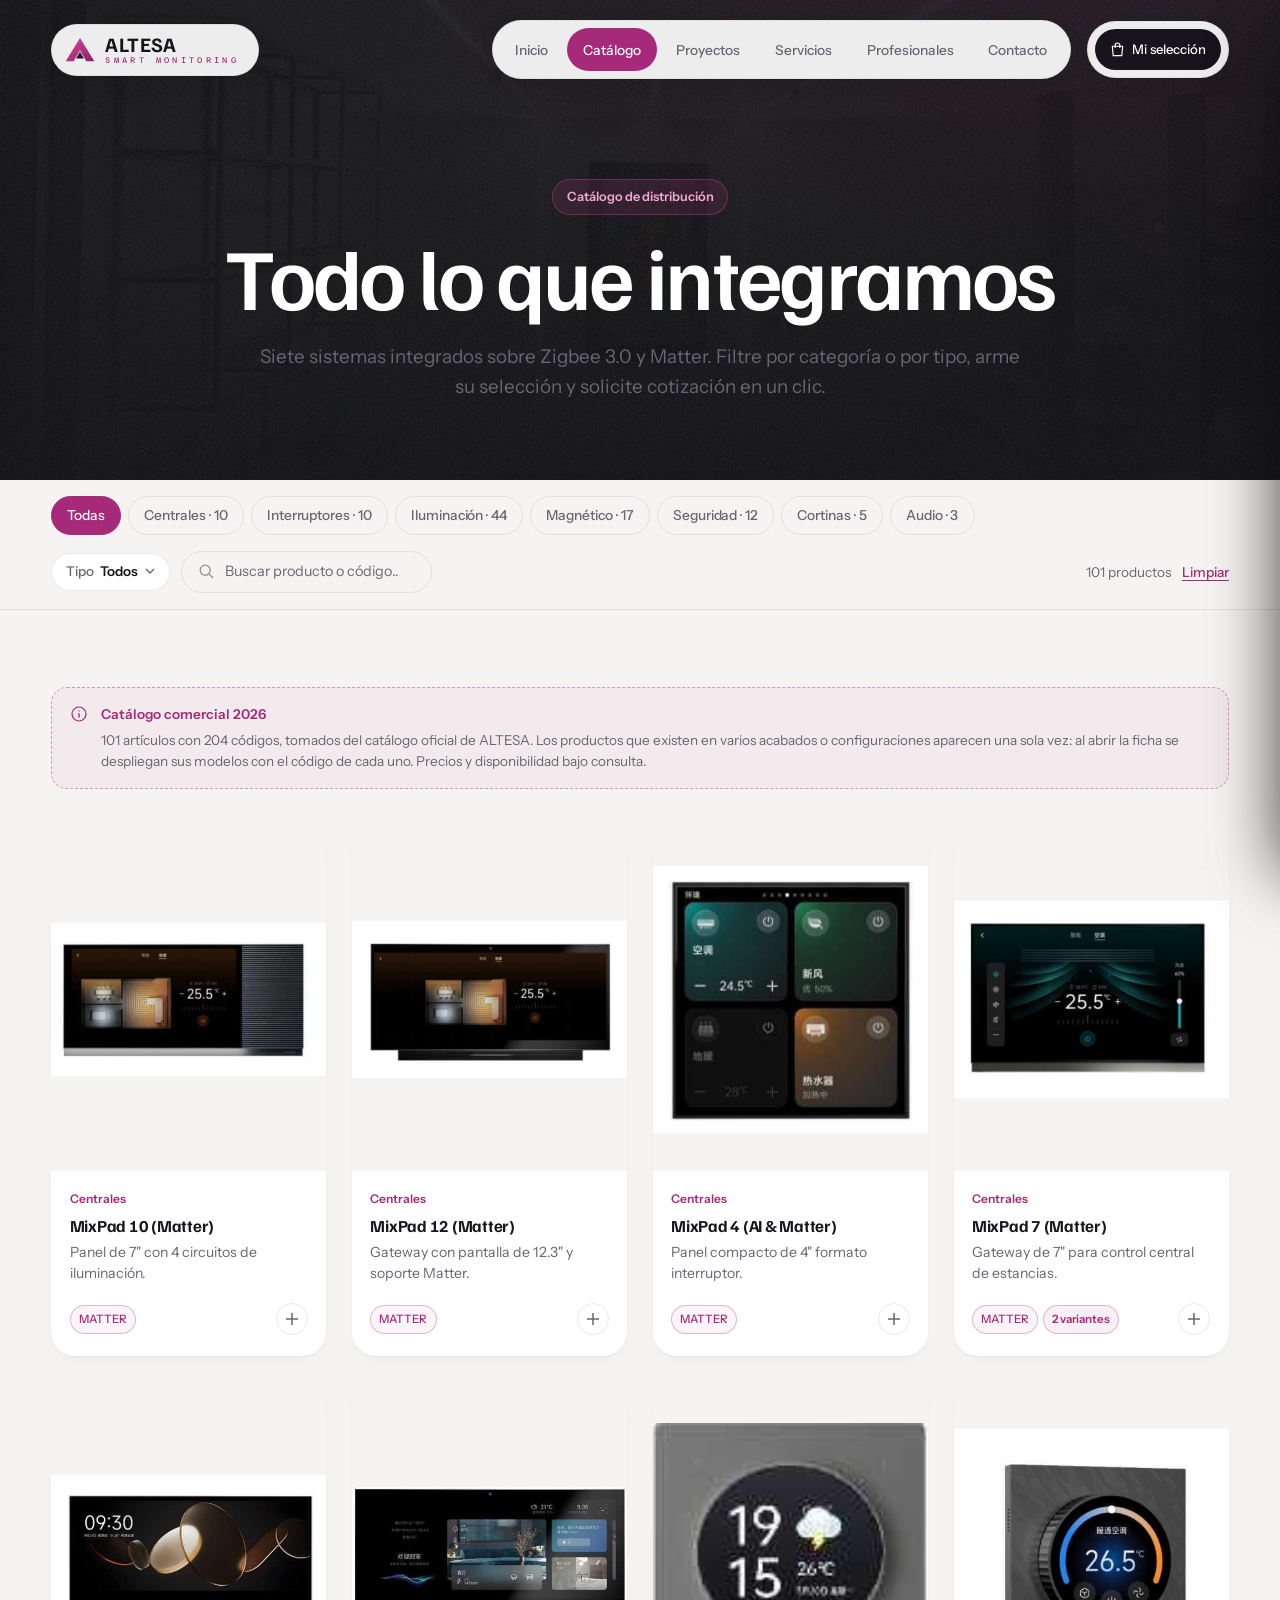
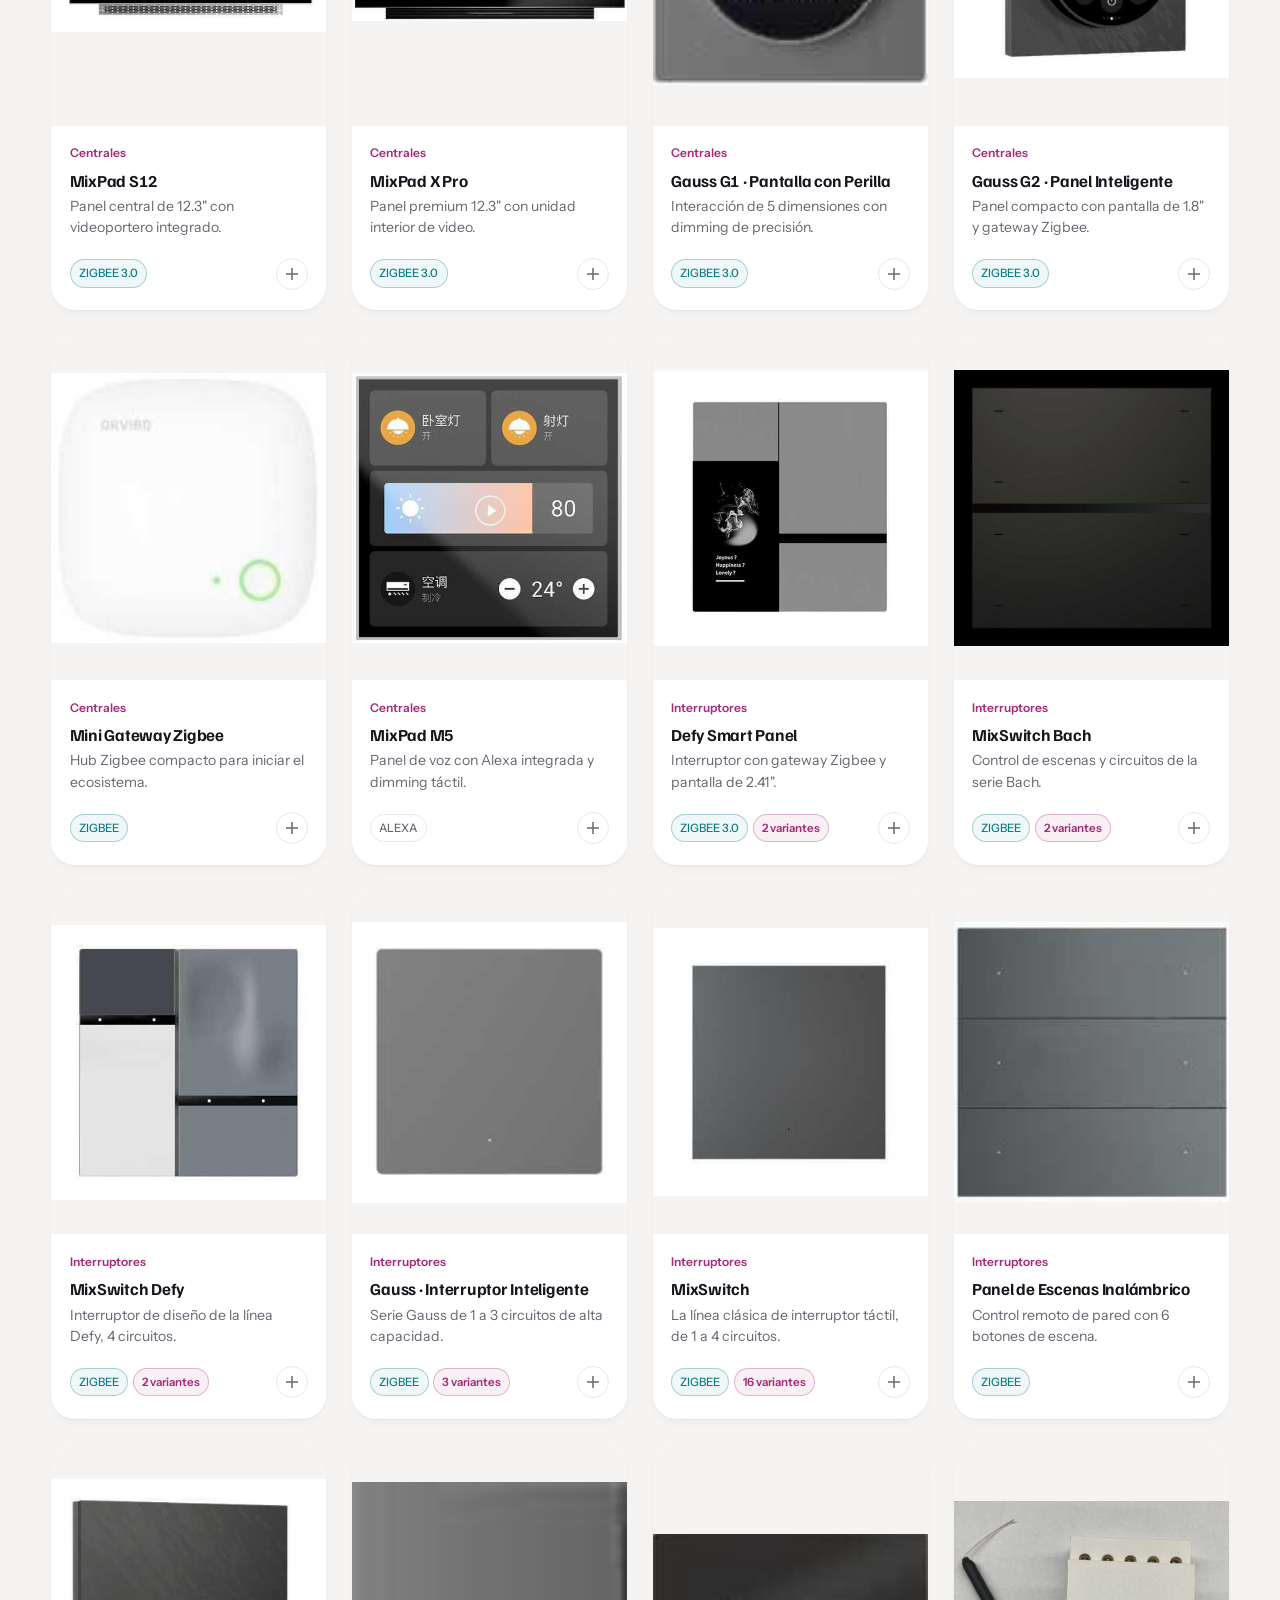
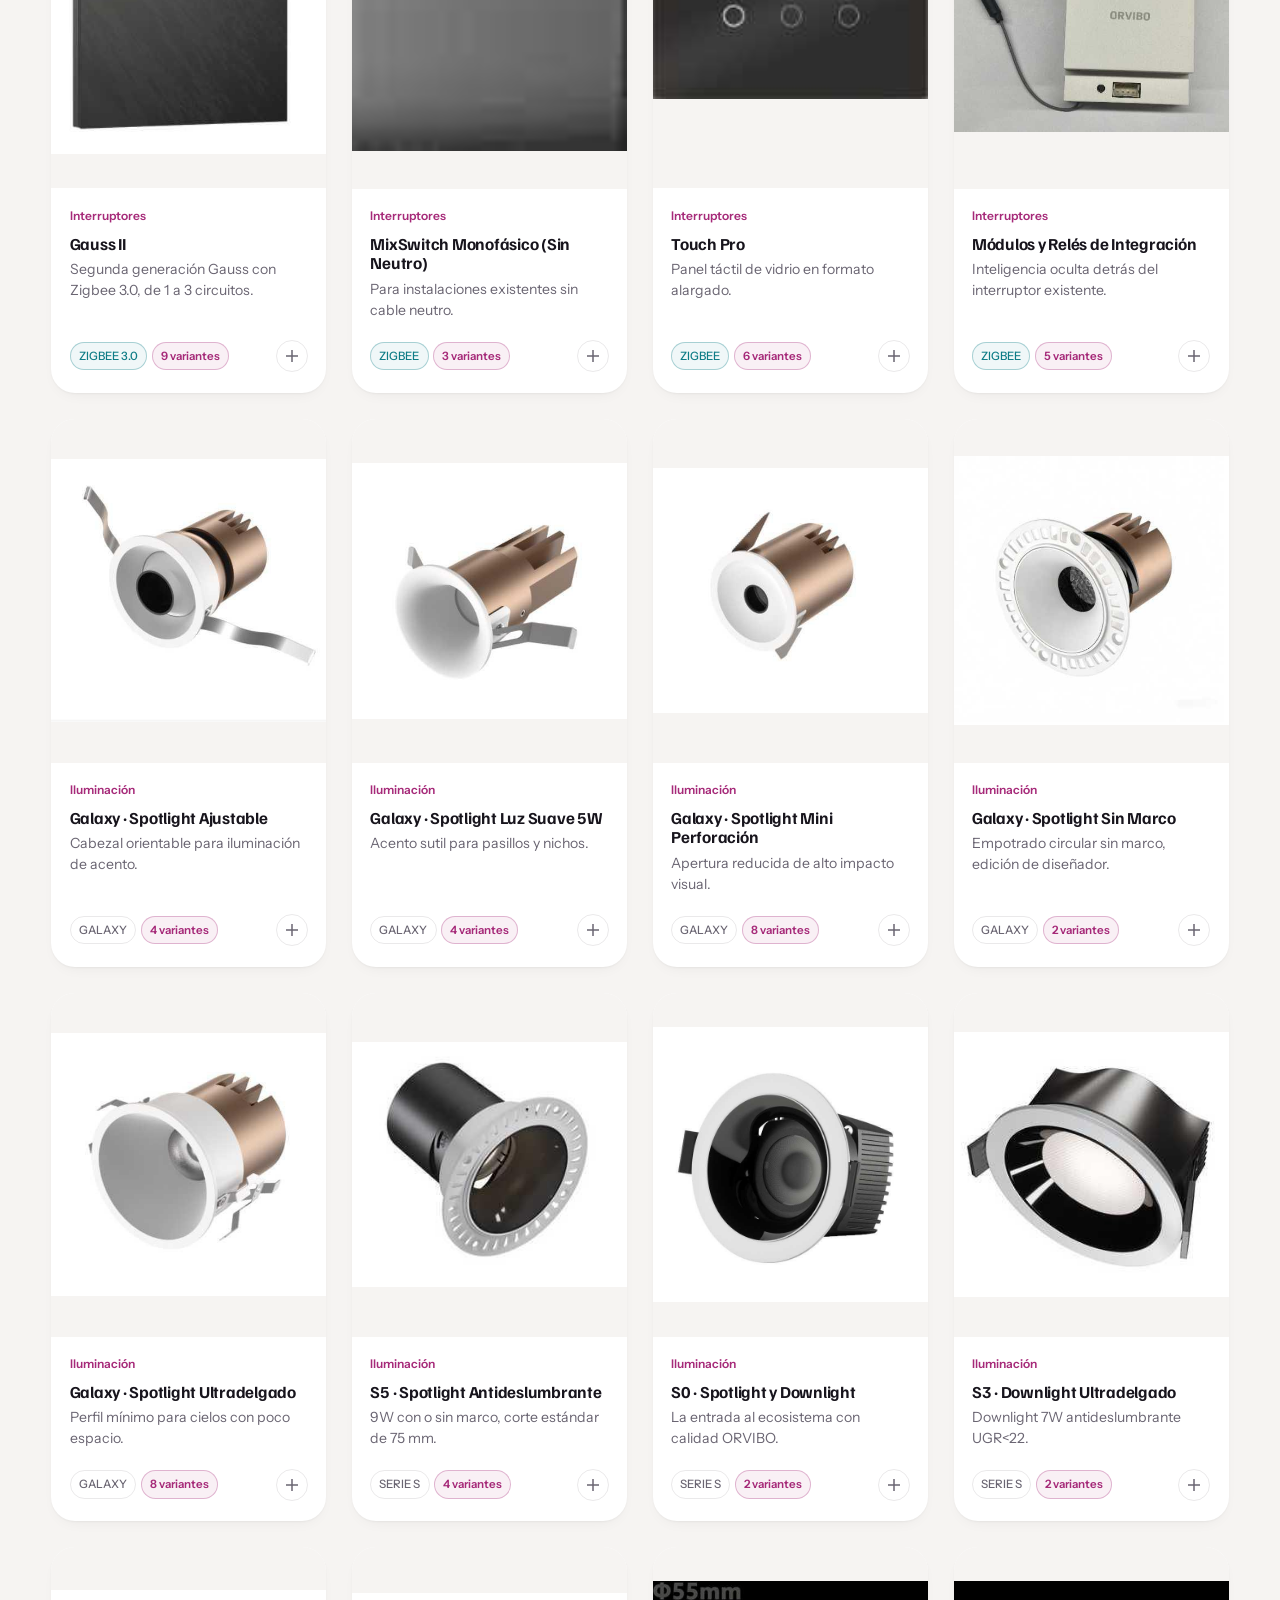
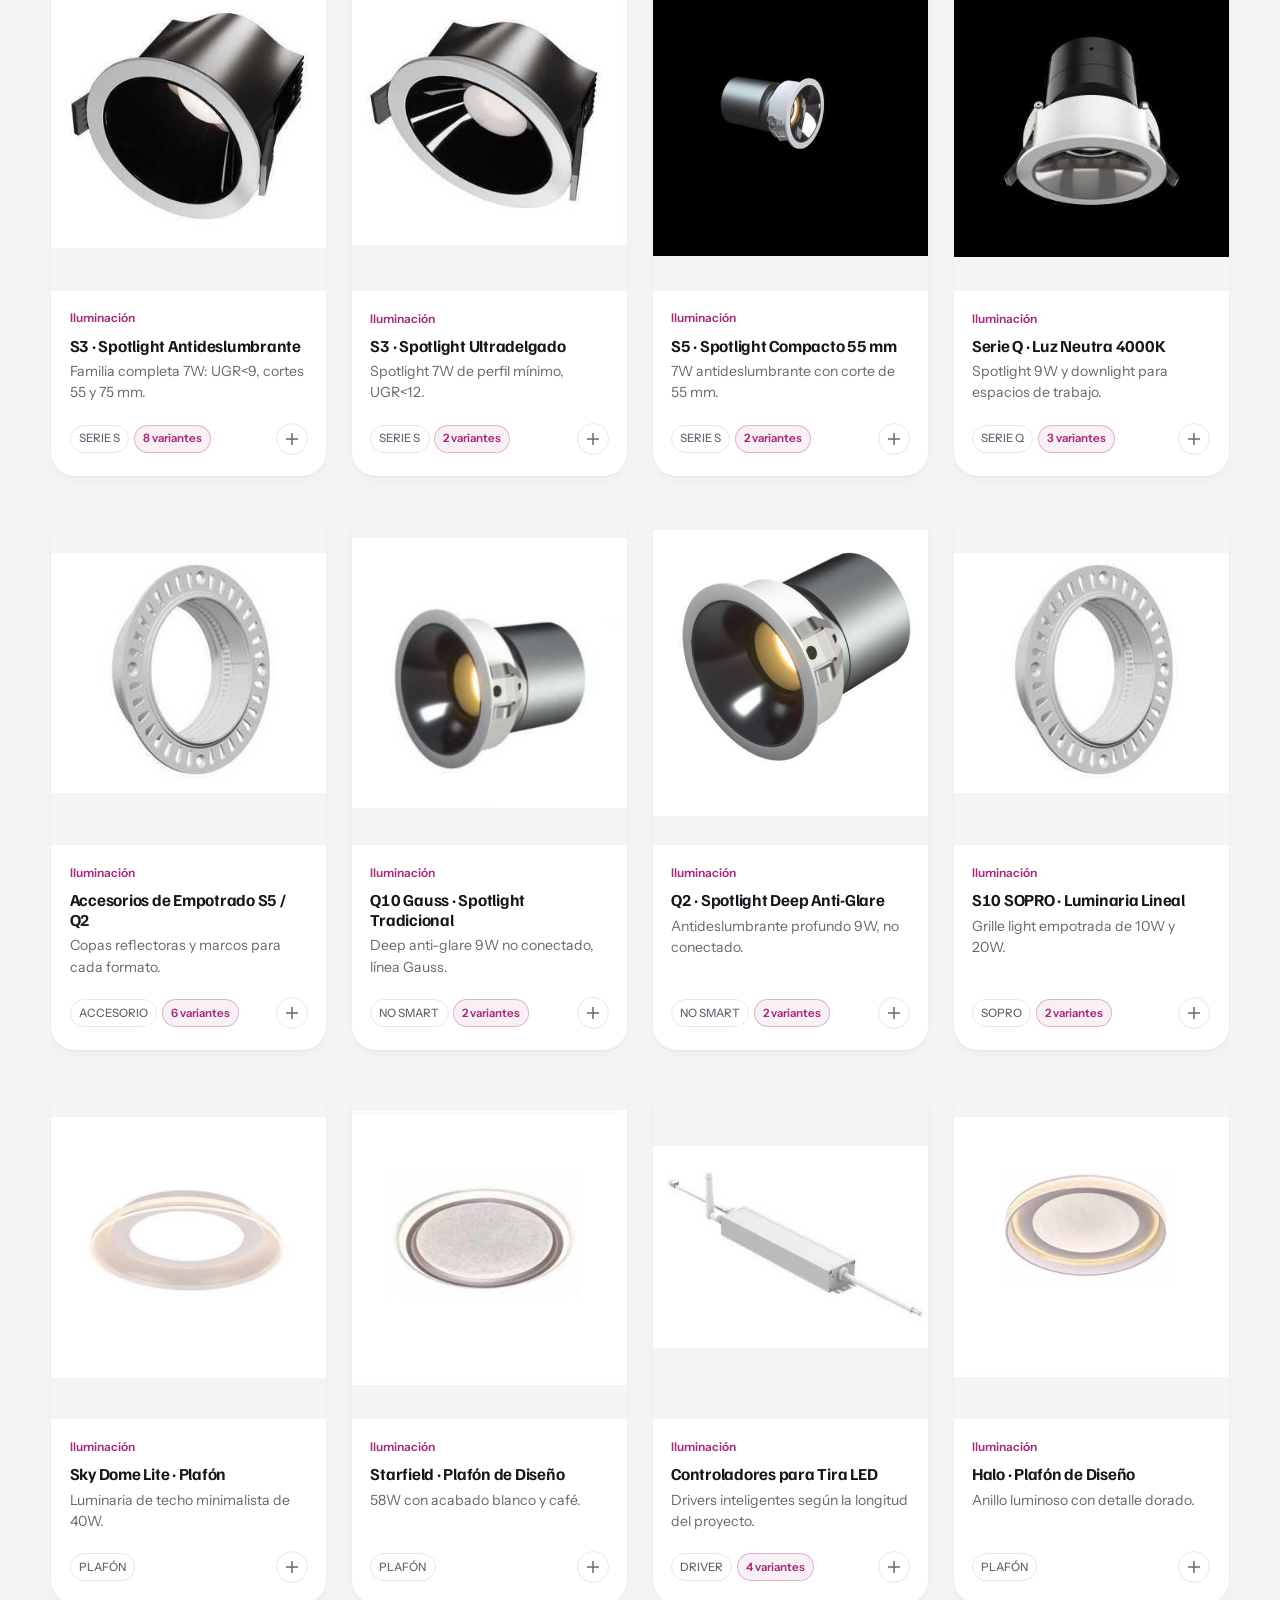
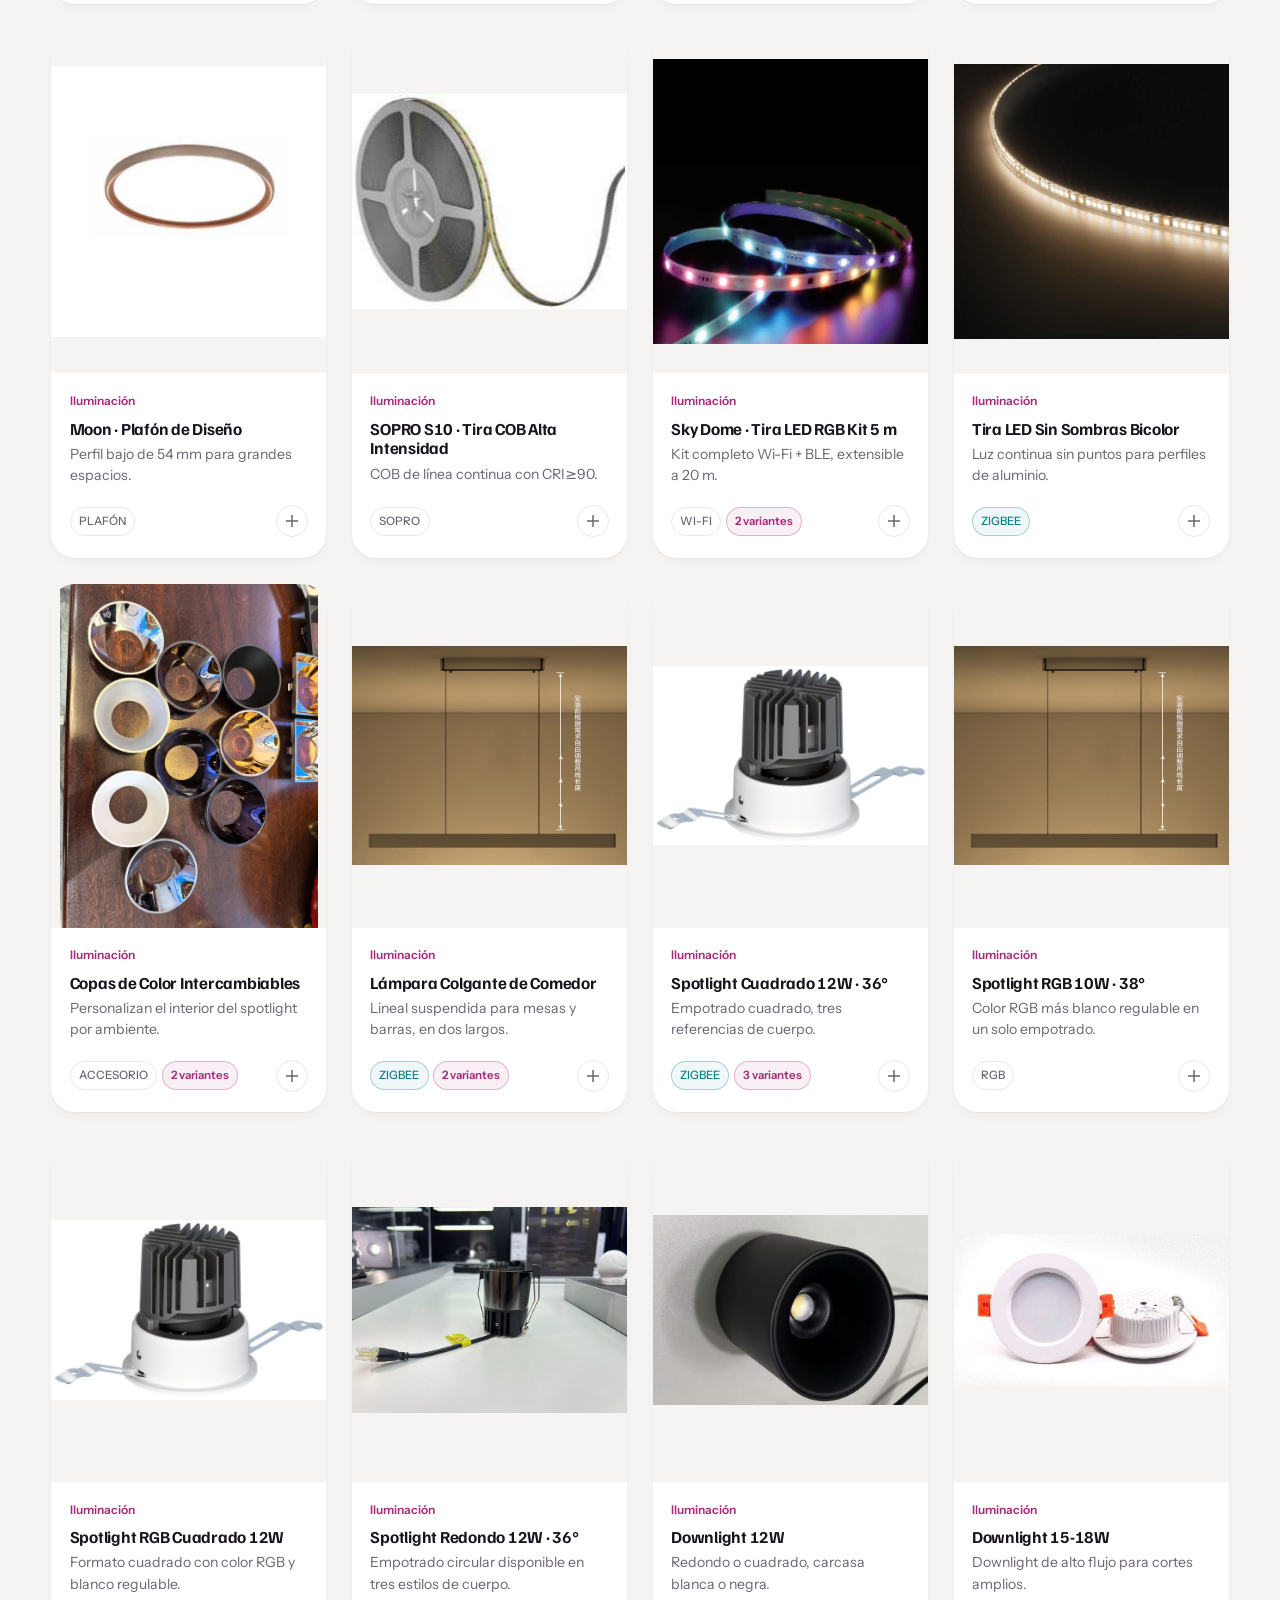
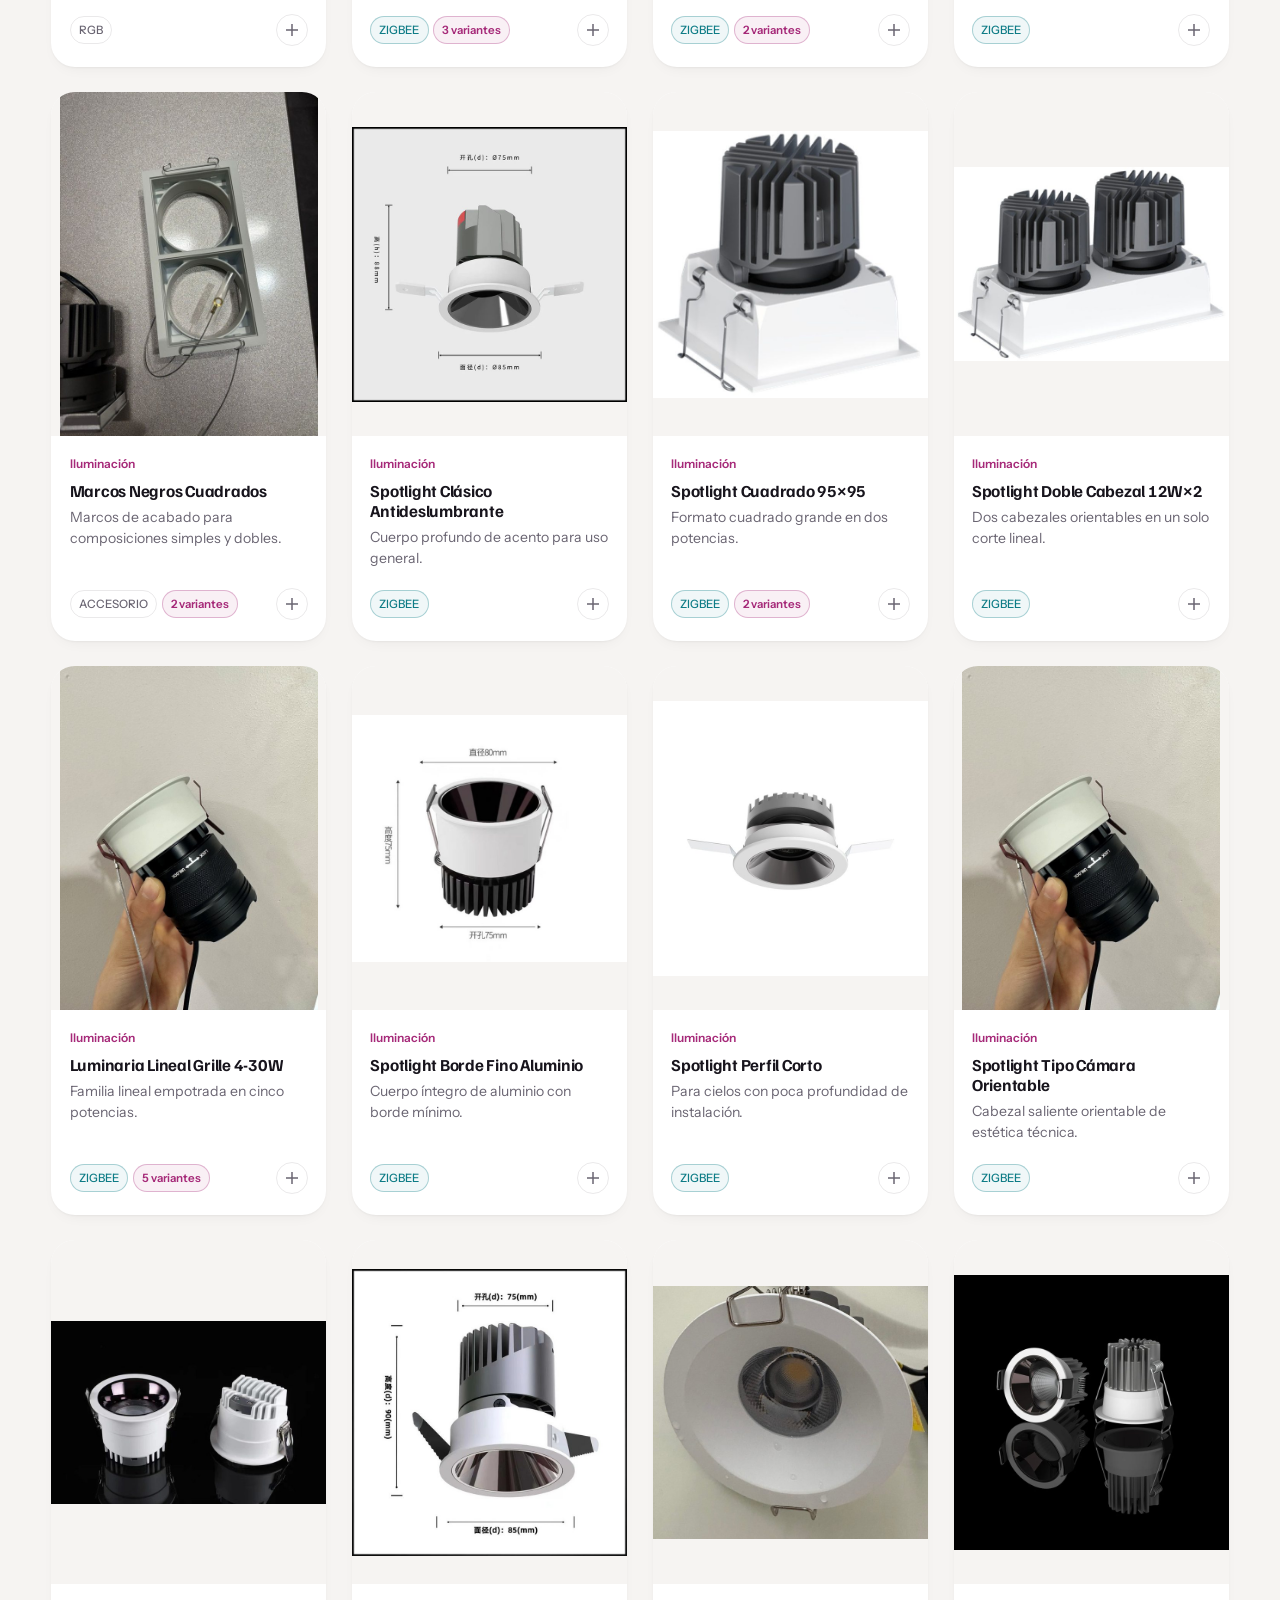
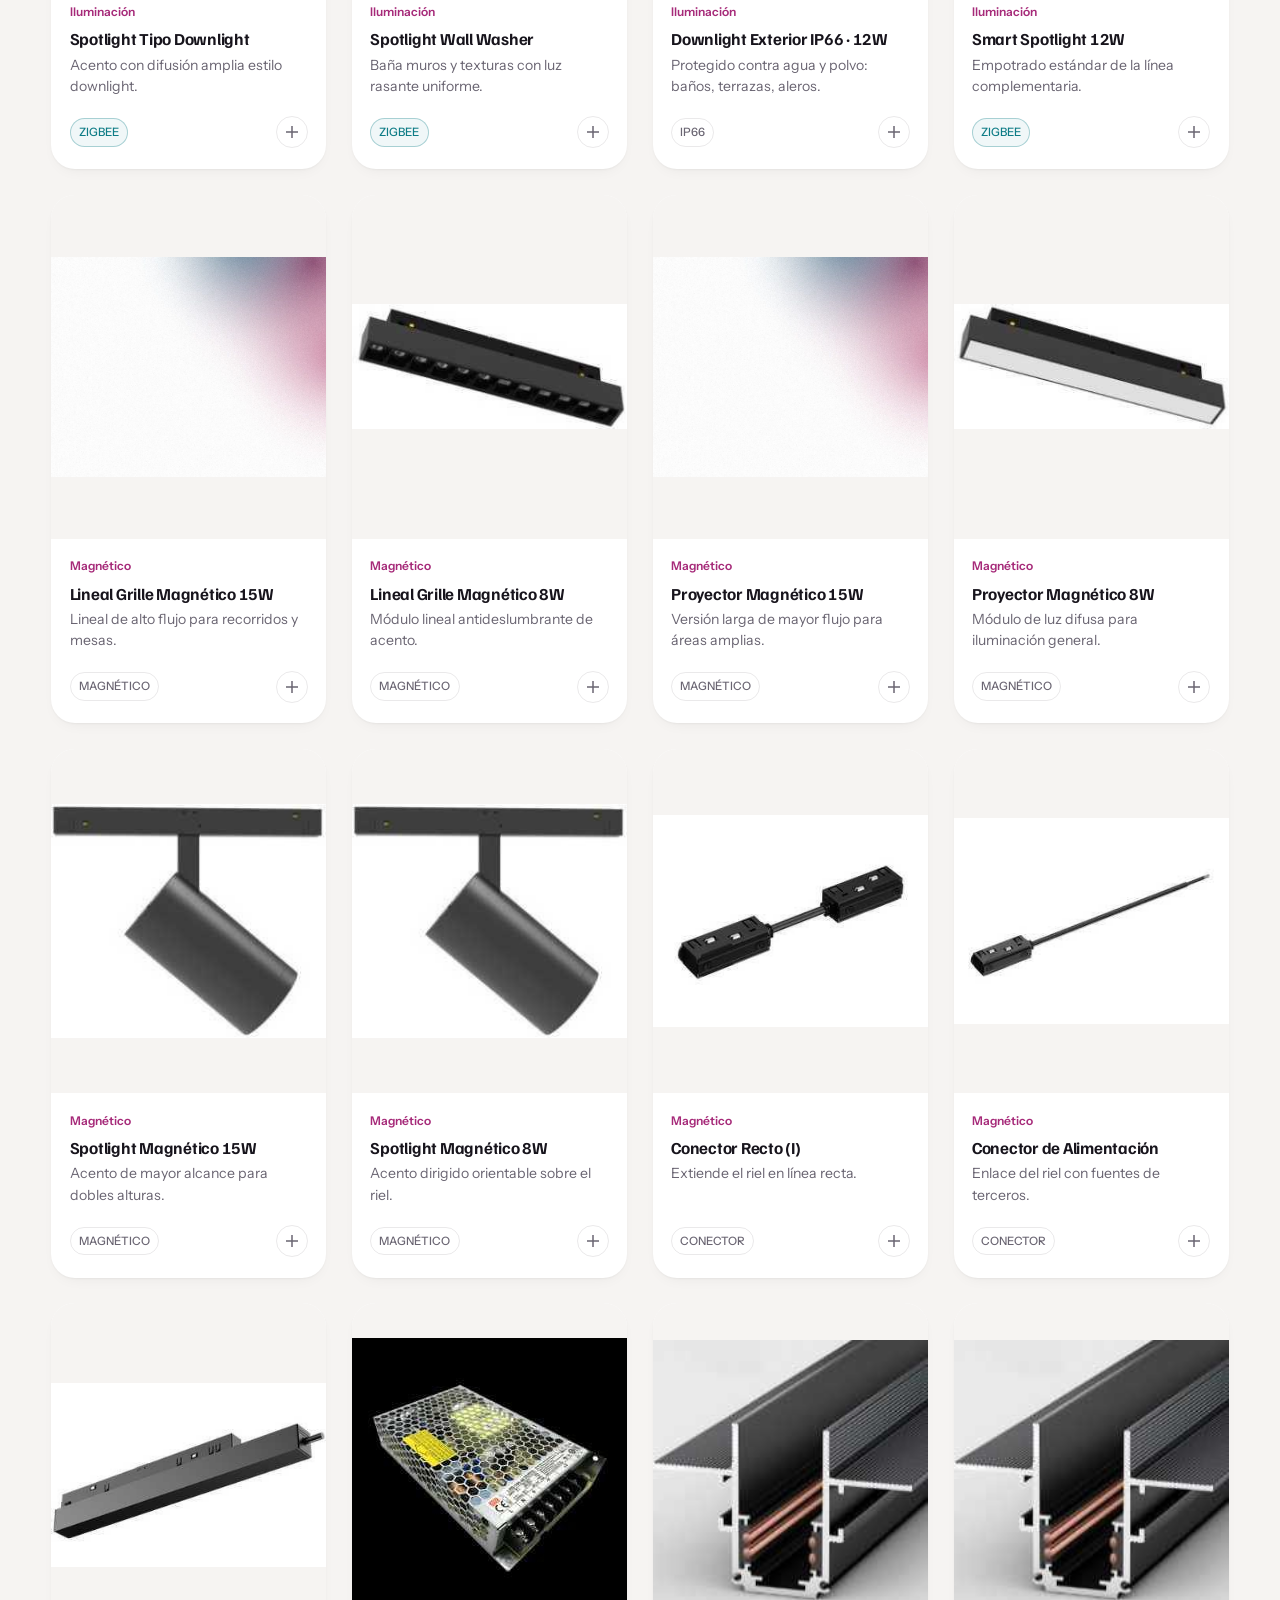
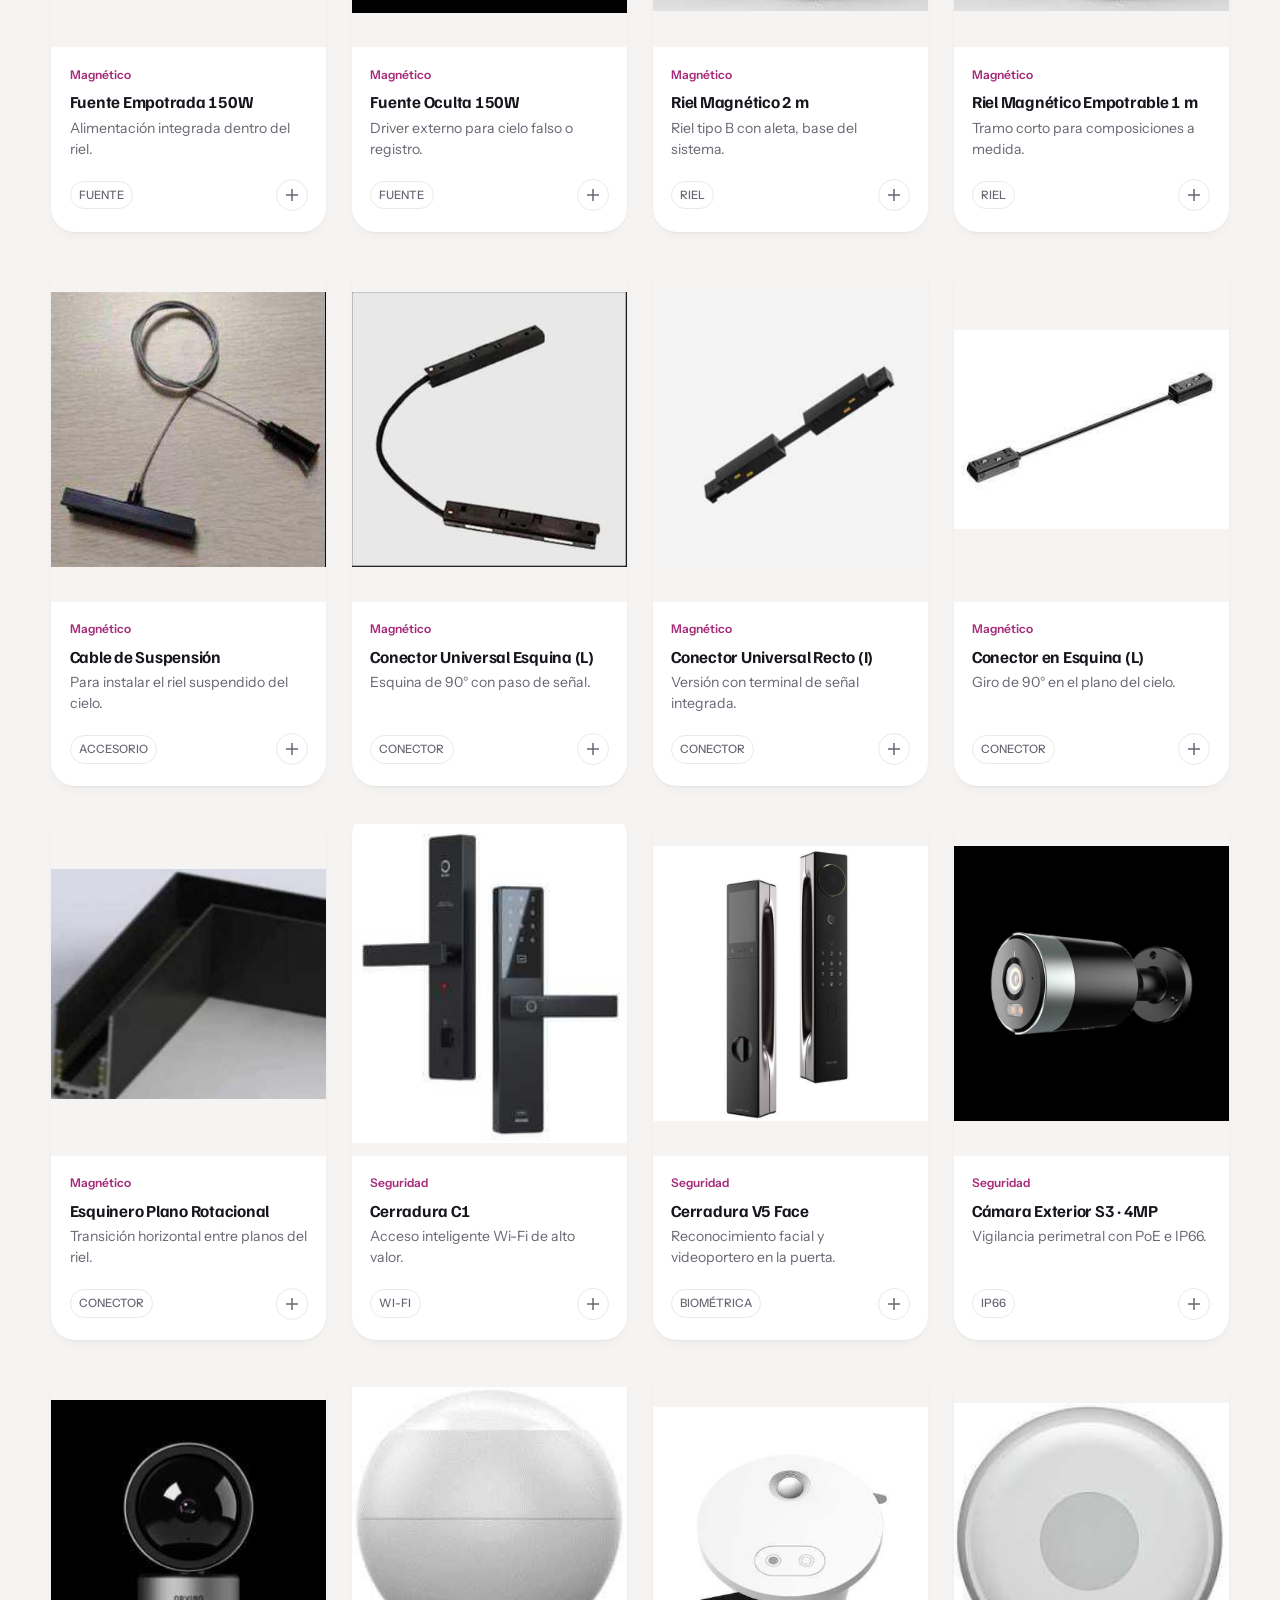
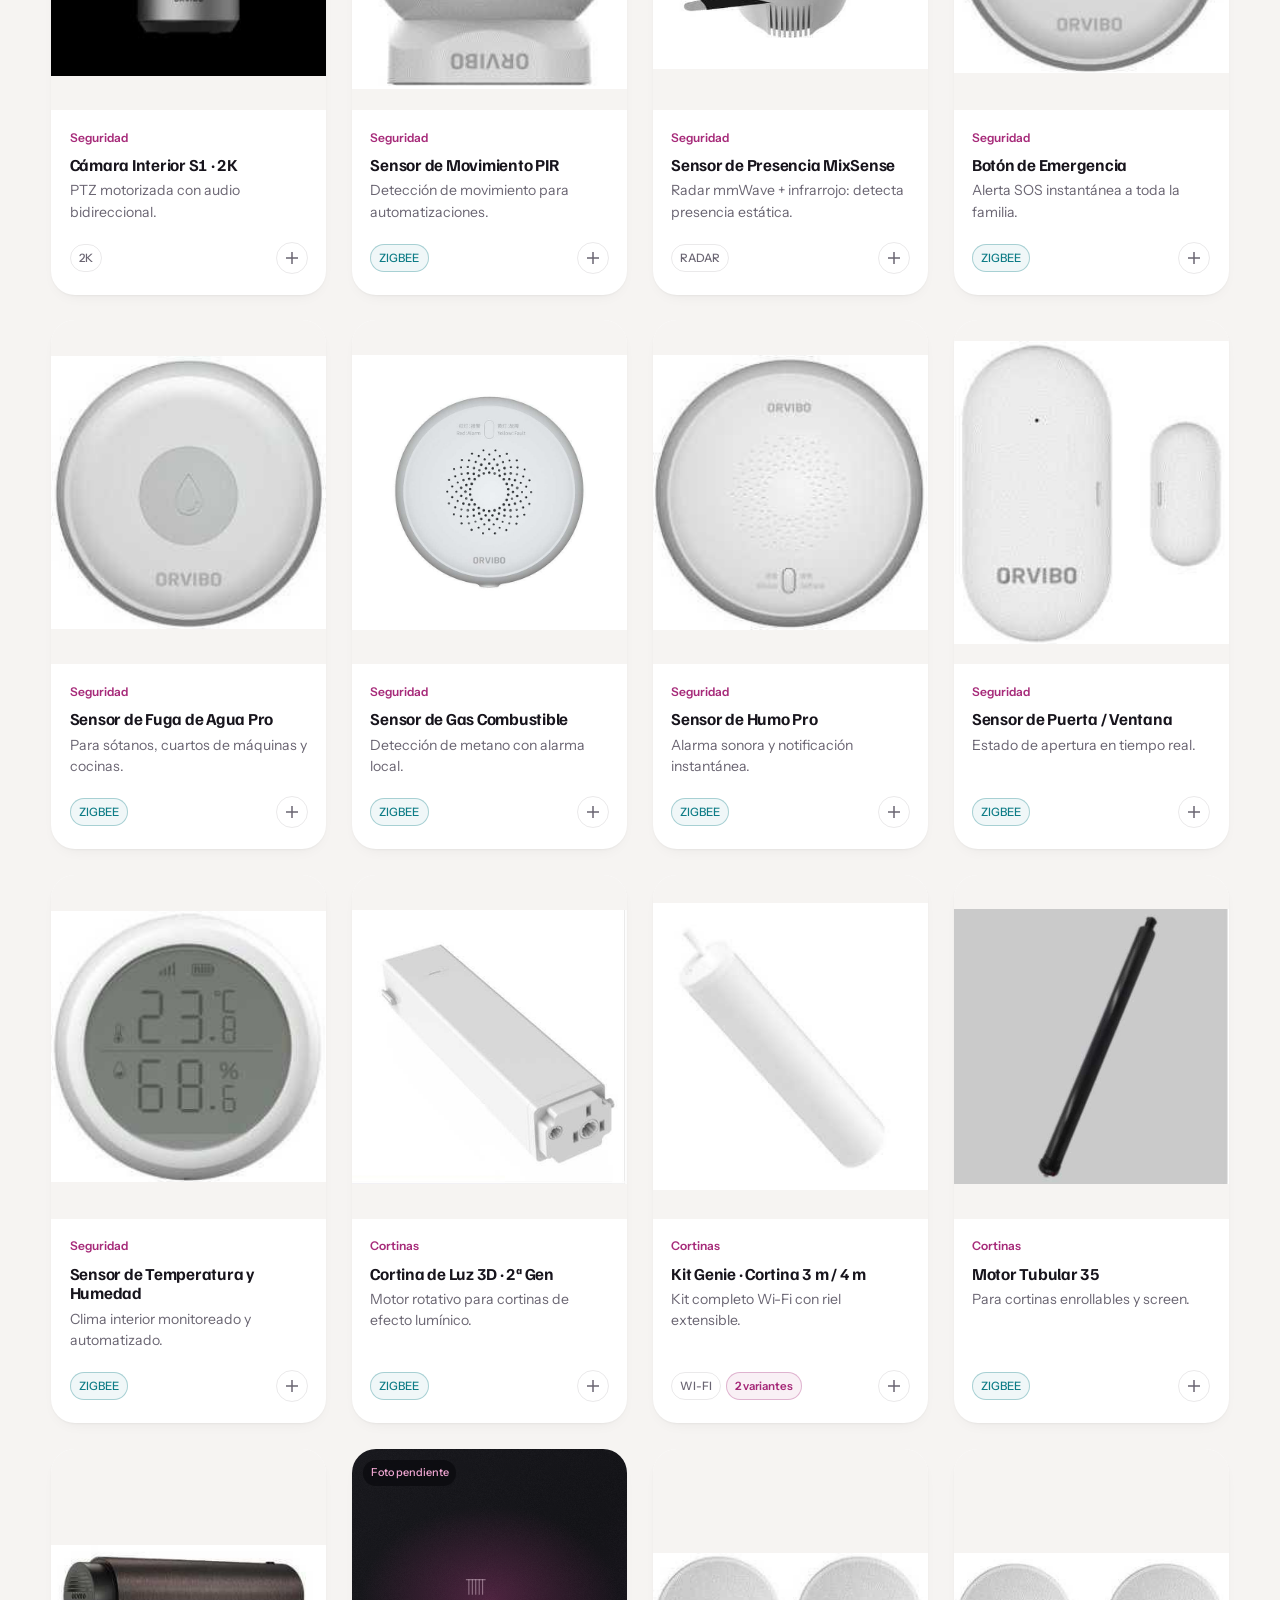
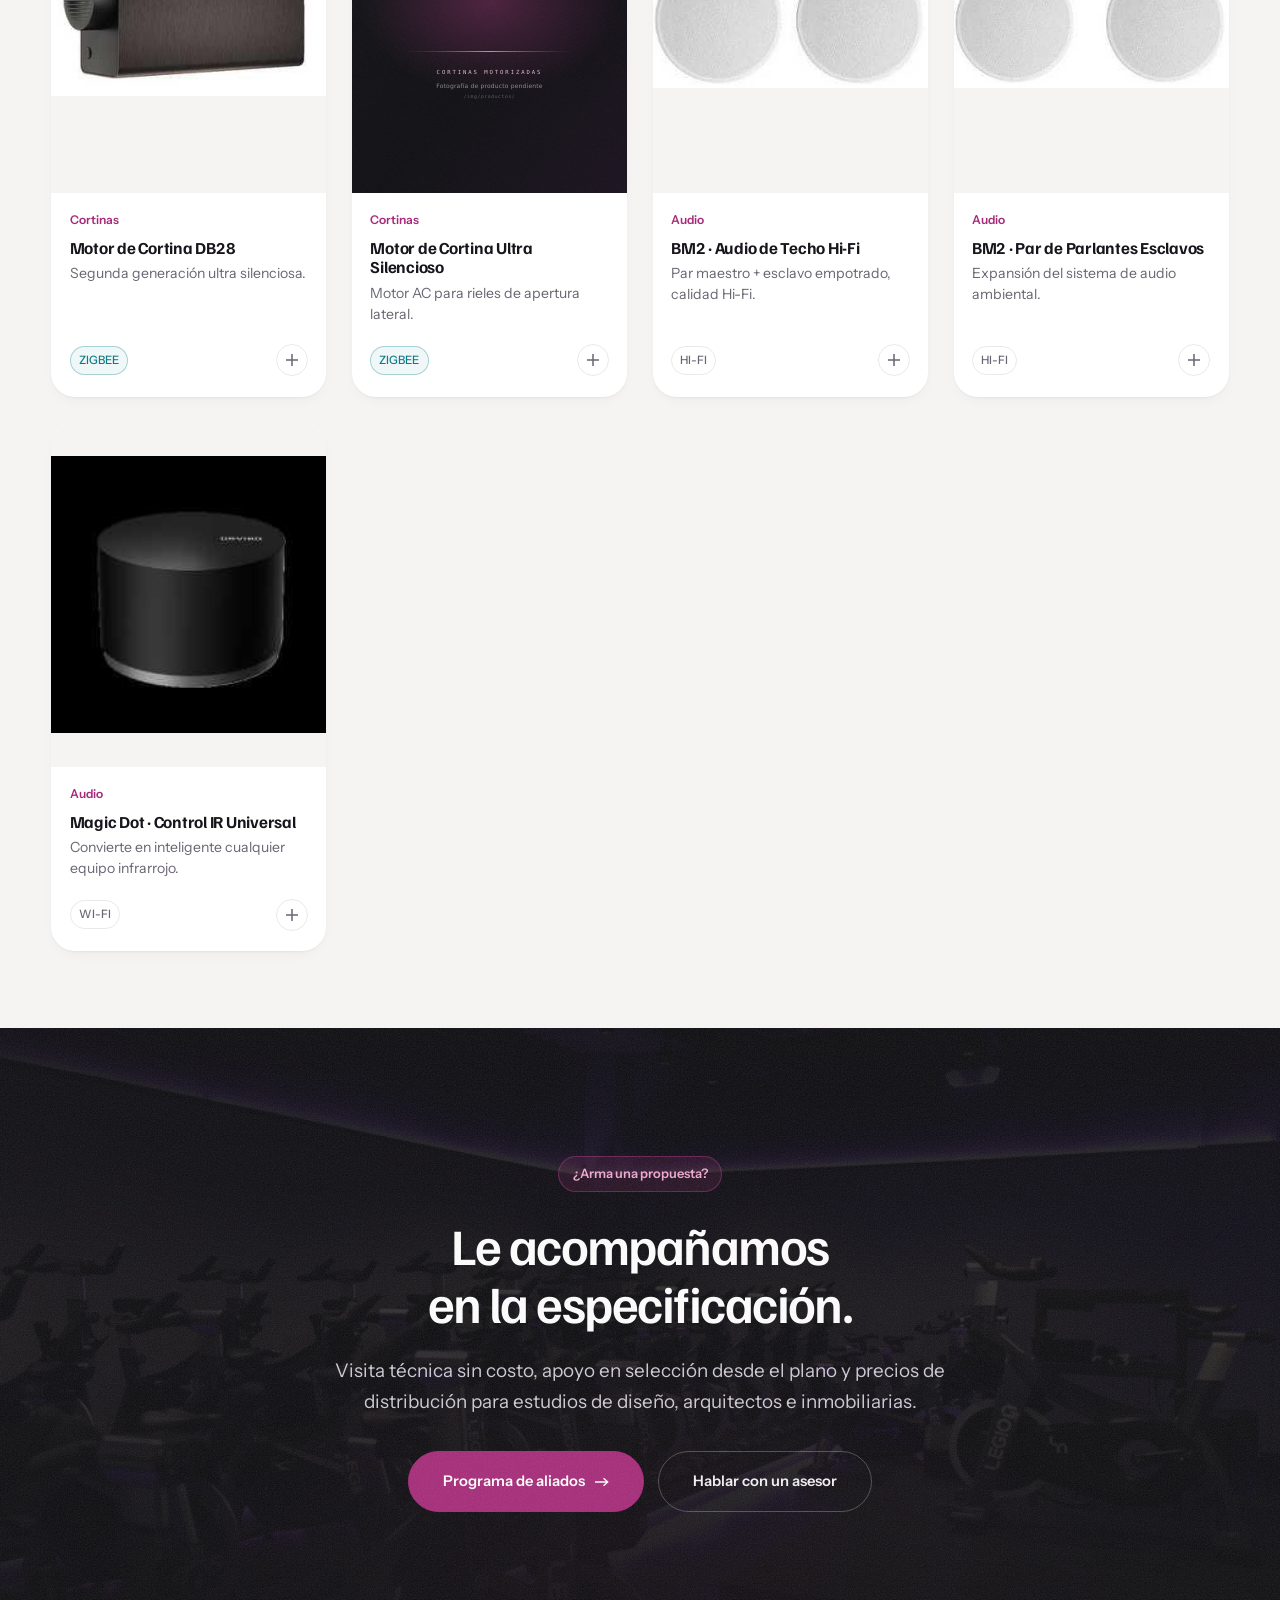
==== public/catalogo.html @ 758accfa "Barra de filtros compacta: de 380 a 130 px Con 7 categorías y 20 tipos, la barra pegajosa ocupaba má" ====
<!doctype html>
<html lang="es">
<head>
<meta charset="utf-8">
<meta name="viewport" content="width=device-width,initial-scale=1">
<title>Catálogo · ALTESA Smart Monitoring</title>
<meta name="description" content="Catálogo comercial 2026 de ALTESA: 101 artículos ORVIBO en siete sistemas — centrales, interruptores, iluminación, sistema magnético, seguridad, cortinas y audio.">
<link rel="preconnect" href="https://fonts.googleapis.com">
<link rel="preconnect" href="https://fonts.gstatic.com" crossorigin>
<link href="https://fonts.googleapis.com/css2?family=Familjen+Grotesk:wght@400;500;600;700&family=Instrument+Sans:wght@400;500;600&family=Azeret+Mono:wght@400;500&display=swap" rel="stylesheet">
<link rel="stylesheet" href="assets/css/site.css?v=20260812-6">
</head>
<body>

<section class="phero grain">
  <div class="phero__bg"><img src="img/proyectos/cerro-mar-01.jpg" alt="Iluminación con rieles magnéticos en Cerro Mar"></div>
  <div class="wrap phero__in" data-mo-group="">
    <p class="tagline">Catálogo de distribución</p>
    <h1 class="display d1">Todo lo que integramos</h1>
    <p class="lead">Siete sistemas integrados sobre Zigbee 3.0 y Matter. Filtre por categoría o por tipo,
      arme su selección y solicite cotización en un clic.</p>
  </div>
</section>

<!-- Barra de filtros -->
<div class="filters">
  <div class="wrap filters__in">
    <div class="filters__row">
      <div class="chips chips--fila" id="chipsCat"></div>
    </div>

    <div class="filters__row filters__row--pie">
      <button class="filtog" type="button" id="tipoTog" aria-expanded="false" aria-controls="tipoPanel">
        <span>Tipo</span><b id="tipoActual">Todos</b>
        <svg class="filtog__v" width="10" height="7" viewBox="0 0 10 7" fill="none" aria-hidden="true"><path d="M1 1l4 4 4-4" stroke="currentColor" stroke-width="1.4"/></svg>
      </button>
      <label class="search">
        <svg width="15" height="15" viewBox="0 0 15 15" fill="none" aria-hidden="true"><circle cx="6.2" cy="6.2" r="5" stroke="currentColor" stroke-width="1.3"/><path d="M10 10l4 4" stroke="currentColor" stroke-width="1.3"/></svg>
        <span class="sr">Buscar en el catálogo</span>
        <input type="search" id="q" placeholder="Buscar producto o código…" autocomplete="off">
      </label>
      <span class="filters__count" id="count">—</span>
      <button class="filters__clear" type="button" id="clear">Limpiar</button>
    </div>

  </div>

  <div class="filters__panel" id="tipoPanel">
    <div><div class="chips" id="chipsAmb"></div></div>
  </div>
</div>

<section class="section section--tight">
  <div class="wrap">
    <div class="notice" style="margin-bottom:clamp(1.6rem,3vw,2.6rem)">
      <svg width="16" height="16" viewBox="0 0 16 16" fill="none" aria-hidden="true"><circle cx="8" cy="8" r="7" stroke="currentColor" stroke-width="1.2"/><path d="M8 7.2v4.2M8 4.6v.9" stroke="currentColor" stroke-width="1.4"/></svg>
      <p><b>Catálogo comercial 2026</b>
        101 artículos con 204 códigos, tomados del catálogo oficial de ALTESA. Los productos que existen
        en varios acabados o configuraciones aparecen una sola vez: al abrir la ficha se despliegan
        sus modelos con el código de cada uno. Precios y disponibilidad bajo consulta.</p>
    </div>

    <div class="pgrid" id="pgrid"></div>
  </div>
</section>

<section class="cta cta--photo grain">
  <div class="cta__bg"><img class="par" data-par="40" src="img/proyectos/legion-04.jpg" alt=""></div>
  <div class="wrap cta__in" data-mo-group="">
    <p class="tagline">¿Arma una propuesta?</p>
    <h2 class="display d2">Le acompañamos<br>en la especificación.</h2>
    <p class="lead">Visita técnica sin costo, apoyo en selección desde el plano y precios de distribución
      para estudios de diseño, arquitectos e inmobiliarias.</p>
    <div class="cta__acts">
      <a class="btn btn--lg" href="profesionales.html"><span>Programa de aliados</span><svg class="arw" width="14" height="10" viewBox="0 0 14 10" fill="none"><path d="M0 5h12M8.5 1.2 12.8 5 8.5 8.8" stroke="currentColor" stroke-width="1.3"/></svg></a>
      <a class="btn btn--ghost btn--lg" href="contacto.html"><span>Hablar con un asesor</span></a>
    </div>
  </div>
</section>

<script src="assets/js/data-catalogo.js?v=20260812-6"></script>
<script src="assets/js/data-proyectos.js?v=20260812-6"></script>
<script src="assets/js/site.js?v=20260812-6"></script>
</body>
</html>
---- public/assets/css/site.css ----
/* =========================================================================
   ALTESA Smart Monitoring — Sistema de diseño v1
   Concepto: "Portafolio de iluminación arquitectónica × ficha técnica"
   Motivo propietario: LA LÍNEA DE LUZ (su propio producto)
   ========================================================================= */

/* ---------- 1. Tokens --------------------------------------------------- */
:root{
  /* Marca */
  --plum:        #A62A79;
  --plum-2:      #D8479F;
  --plum-3:      #F2A8D4;
  --plum-soft:   #F7E5F0;
  --teal:        #0E3B49;
  --teal-2:      #14526605;

  /* Neutros oscuros */
  --ink:         #0B0B0E;
  --ink-2:       #111116;
  --ink-3:       #17171D;
  --ink-4:       #202027;

  /* Neutros claros */
  --paper:       #FFFFFF;
  --paper-2:     #F7F5F6;
  --paper-3:     #EDEAEC;

  /* Texto */
  --tx-dark:     #12121A;
  --tx-mid:      #5F5F6C;
  --tx-light:    #F4F1F3;
  --tx-light-2:  #A6A2AC;

  /* Líneas */
  --hair-dark:   rgba(255,255,255,.10);
  --hair-light:  rgba(18,18,26,.11);

  /* Luz */
  --glow-core:   #FDEDF7;
  --glow:        0 0 22px rgba(216,71,159,.50);
  --glow-soft:   0 0 40px rgba(216,71,159,.28);

  /* Tipografía */
  --f-display: "Familjen Grotesk", "Montserrat", system-ui, sans-serif;
  --f-body:    "Instrument Sans", system-ui, -apple-system, sans-serif;
  --f-mono:    "Azeret Mono", ui-monospace, "SFMono-Regular", monospace;

  /* Ritmo */
  --pad:       clamp(1.25rem, 4vw, 4.5rem);
  --sec:       clamp(4.5rem, 11vw, 10rem);
  --maxw:      1320px;

  /* Geometría redondeada (lenguaje Habitline) */
  --radius:    16px;
  --radius-lg: 24px;
  --radius-xl: 32px;
  --pill:      999px;

  /* Sombras suaves en lugar de filetes */
  --sh-1: 0 1px 2px rgba(22,20,26,.04), 0 6px 16px -8px rgba(22,20,26,.08);
  --sh-2: 0 2px 6px rgba(22,20,26,.05), 0 16px 40px -16px rgba(22,20,26,.16);
  --sh-3: 0 30px 70px -28px rgba(22,20,26,.26);

  /* Movimiento */
  --ease:      cubic-bezier(.16,1,.3,1);
  --ease-2:    cubic-bezier(.4,0,.2,1);
}

/* ---------- 2. Reset ---------------------------------------------------- */
*,*::before,*::after{box-sizing:border-box}
html{-webkit-text-size-adjust:100%;scroll-behavior:smooth}
@media (prefers-reduced-motion:reduce){html{scroll-behavior:auto}}
body{
  margin:0;
  font-family:var(--f-body);
  font-size:clamp(.95rem,.55vw + .82rem,1.0625rem);
  line-height:1.62;
  color:var(--tx-dark);
  background:var(--paper);
  -webkit-font-smoothing:antialiased;
  text-rendering:optimizeLegibility;
  overflow-x:hidden;
}
img,svg,video{display:block;max-width:100%}
img{height:auto}
button,input,select,textarea{font:inherit;color:inherit}
button{background:none;border:0;cursor:pointer;padding:0}
a{color:inherit;text-decoration:none}
ul,ol{margin:0;padding:0;list-style:none}
h1,h2,h3,h4,p,figure{margin:0}
::selection{background:var(--plum);color:#fff}
:focus-visible{outline:2px solid var(--plum-2);outline-offset:3px;border-radius:2px}

/* ---------- 3. Tipografía ---------------------------------------------- */
.display{
  font-family:var(--f-display);
  font-weight:700;
  line-height:.94;
  letter-spacing:-.035em;
  text-wrap:balance;
  overflow-wrap:break-word; /* palabras largas no rompen el layout en pantallas angostas */
}
.d1{font-size:clamp(2.9rem, 8.4vw, 8.5rem)}
.d2{font-size:clamp(2.3rem, 5.6vw, 5.2rem)}
.d3{font-size:clamp(1.65rem, 3vw, 2.9rem)}
.d4{font-size:clamp(1.25rem, 1.7vw, 1.75rem);line-height:1.12;letter-spacing:-.02em}

.eyebrow{
  font-family:var(--f-mono);
  font-size:.6875rem;
  font-weight:500;
  letter-spacing:.34em;
  text-transform:uppercase;
  color:var(--plum);
}
.eyebrow--light{color:var(--plum-3)}
.lead{
  font-size:clamp(1.05rem,.6vw + .95rem,1.3rem);
  line-height:1.55;
  color:var(--tx-mid);
  max-width:60ch;
  text-wrap:pretty;
}
.lead--light{color:var(--tx-light-2)}
.num{
  font-family:var(--f-display);
  font-weight:700;
  letter-spacing:-.05em;
  font-variant-numeric:tabular-nums;
}
.mono{font-family:var(--f-mono);letter-spacing:.06em}

/* ---------- 4. Layout --------------------------------------------------- */
/* clip evita que las variantes de entrada laterales (data-mo="left|right"),
   que parten desplazadas, generen scroll horizontal antes de revelarse.
   A diferencia de hidden, no crea contenedor de scroll ni rompe el sticky. */
.wrap{width:100%;max-width:var(--maxw);margin-inline:auto;padding-inline:var(--pad);overflow-x:clip}
.wrap--narrow{max-width:1080px}
.section{padding-block:var(--sec)}
.section--tight{padding-block:clamp(3rem,6vw,5.5rem)}

.dark{background:var(--ink);color:var(--tx-light)}
.dark .lead{color:var(--tx-light-2)}
.dark .eyebrow{color:var(--plum-3)}

/* Grano fílmico sobre superficies oscuras */
.grain{position:relative;isolation:isolate}
.grain::after{
  content:"";position:absolute;inset:0;pointer-events:none;z-index:2;opacity:.34;
  background-image:url("data:image/svg+xml,%3Csvg xmlns='http://www.w3.org/2000/svg' width='160' height='160'%3E%3Cfilter id='n'%3E%3CfeTurbulence type='fractalNoise' baseFrequency='.82' numOctaves='3'/%3E%3CfeColorMatrix type='saturate' values='0'/%3E%3C/filter%3E%3Crect width='160' height='160' filter='url(%23n)' opacity='.42'/%3E%3C/svg%3E");
}

/* ---------- 5. MOTIVO: la línea de luz ---------------------------------- */
.lightline{
  position:relative;height:1px;width:100%;
  background:var(--hair-light);
  overflow:visible;
}
.dark .lightline,.lightline--onDark{background:var(--hair-dark)}
.lightline::after{
  content:"";position:absolute;inset:-1px 0;
  background:linear-gradient(90deg,transparent 0%,var(--plum-2) 18%,var(--glow-core) 50%,var(--plum-2) 82%,transparent 100%);
  box-shadow:var(--glow);
  transform:scaleX(0);transform-origin:left center;
  transition:transform 1.4s var(--ease);
}
.is-in .lightline::after,.lightline.is-in::after{transform:scaleX(1)}

/* Riel vertical de luz (índice de proyectos) */
.rail{position:relative;padding-left:clamp(1.5rem,3vw,3rem)}
.rail::before{
  content:"";position:absolute;left:0;top:0;bottom:0;width:1px;background:var(--hair-light);
}
.dark .rail::before{background:var(--hair-dark)}
.rail::after{
  content:"";position:absolute;left:-1px;top:0;width:3px;height:100%;
  background:linear-gradient(180deg,transparent,var(--plum-2) 35%,var(--glow-core) 50%,var(--plum-2) 65%,transparent);
  box-shadow:var(--glow);
  transform:scaleY(0);transform-origin:top;
  transition:transform 1.6s var(--ease);
}
.is-in.rail::after{transform:scaleY(1)}

/* ---------- 6. Botones -------------------------------------------------- */
.btn{
  --bg:var(--plum);--fg:#fff;--bd:var(--plum);
  display:inline-flex;align-items:center;gap:.7em;
  padding:.95em 1.7em;
  background:var(--bg);color:var(--fg);border:1px solid var(--bd);
  font-family:var(--f-mono);font-size:.7rem;font-weight:500;
  letter-spacing:.2em;text-transform:uppercase;
  border-radius:var(--radius);
  position:relative;overflow:hidden;
  transition:color .4s var(--ease-2),border-color .4s var(--ease-2),transform .4s var(--ease);
}
.btn > *{position:relative;z-index:1}
.btn::before{
  content:"";position:absolute;inset:0;background:var(--glow-core);
  transform:translateY(101%);transition:transform .5s var(--ease);
}
.btn:hover{color:var(--plum);border-color:var(--glow-core);transform:translateY(-2px)}
.btn:hover::before{transform:translateY(0)}
.btn:active{transform:translateY(0)}
.btn .arw{transition:transform .4s var(--ease)}
.btn:hover .arw{transform:translateX(4px)}

.btn--ghost{--bg:transparent;--fg:var(--tx-dark);--bd:var(--hair-light)}
.btn--ghost:hover{color:#fff;border-color:var(--plum)}
.btn--ghost::before{background:var(--plum)}
/* Sobre cualquier superficie oscura el fantasma debe ir en claro */
.dark .btn--ghost,.hero .btn--ghost,.phero .btn--ghost,.cta .btn--ghost,.ftr .btn--ghost{
  --fg:var(--tx-light);--bd:rgba(255,255,255,.26)
}

.btn--lg{padding:1.15em 2.2em;font-size:.75rem}

/* Enlace con línea de luz */
.linkline{
  display:inline-flex;align-items:center;gap:.6em;position:relative;
  font-family:var(--f-mono);font-size:.72rem;letter-spacing:.2em;text-transform:uppercase;
  padding-bottom:.5em;color:inherit;
}
.linkline::after{
  content:"";position:absolute;left:0;right:0;bottom:0;height:1px;background:currentColor;opacity:.28;
}
.linkline::before{
  content:"";position:absolute;left:0;bottom:0;height:1px;width:100%;
  background:var(--glow-core);box-shadow:var(--glow);
  transform:scaleX(0);transform-origin:left;transition:transform .55s var(--ease);z-index:1;
}
.linkline:hover::before{transform:scaleX(1)}
.linkline .arw{transition:transform .45s var(--ease)}
.linkline:hover .arw{transform:translateX(5px)}

/* ---------- 7. Header --------------------------------------------------- */
/* Navegación de pastillas flotantes (patrón Habitline, en clave ALTESA) */
.hdr{
  position:fixed;inset:0 0 auto;z-index:80;
  padding-top:clamp(.85rem,1.6vw,1.4rem);
  transition:transform .55s var(--ease),padding-top .45s var(--ease-2);
}
.hdr.is-hidden{transform:translateY(calc(-100% - 1.5rem))}
.hdr__in{display:flex;align-items:center;gap:clamp(.5rem,1.4vw,1rem);height:auto}

/* La pastilla: cristal oscuro que funciona sobre foto y sobre blanco */
.pill{
  display:flex;align-items:center;
  background:rgba(11,11,14,.70);
  backdrop-filter:blur(20px) saturate(165%);
  -webkit-backdrop-filter:blur(20px) saturate(165%);
  border:1px solid rgba(255,255,255,.13);
  border-radius:999px;
  box-shadow:0 12px 34px -18px rgba(0,0,0,.75);
  transition:background .45s var(--ease-2),border-color .45s var(--ease-2);
}
.hdr.is-stuck .pill{background:rgba(11,11,14,.86);border-color:rgba(255,255,255,.17)}

.hdr__brand{gap:.65rem;margin-right:auto;padding:.6rem 1.15rem .6rem .8rem}
.hdr__mark{width:30px;height:auto;flex:none}
.hdr__word{display:flex;flex-direction:column;line-height:1}
.hdr__word b{
  font-family:var(--f-display);font-size:1.28rem;font-weight:700;
  letter-spacing:.02em;color:#fff;
}
.hdr__word span{
  font-family:var(--f-mono);font-size:.5rem;letter-spacing:.42em;
  color:var(--plum-3);text-transform:uppercase;margin-top:.28em;
}
.nav{display:flex;align-items:center;gap:.2rem;padding:.42rem}
.nav a{
  position:relative;font-family:var(--f-mono);font-size:.66rem;font-weight:500;
  letter-spacing:.15em;text-transform:uppercase;color:var(--tx-light-2);
  padding:.75em 1.15em;border-radius:999px;
  transition:color .35s var(--ease-2),background .35s var(--ease-2);
}
.nav a::after{
  content:"";position:absolute;left:50%;translate:-50% 0;bottom:.42em;height:1px;width:16px;
  background:var(--glow-core);box-shadow:var(--glow);
  transform:scaleX(0);transition:transform .5s var(--ease);
}
.nav a:hover{color:#fff;background:rgba(255,255,255,.07)}
.nav a[aria-current="page"]{color:#fff;background:rgba(166,42,121,.30)}
.nav a[aria-current="page"]::after{transform:scaleX(1)}

.hdr__cta{display:flex;align-items:center;gap:.4rem;padding:.42rem}
.selbtn{
  position:relative;display:inline-flex;align-items:center;gap:.55em;
  padding:.75em 1.15em;border:0;border-radius:999px;background:rgba(255,255,255,.08);
  font-family:var(--f-mono);font-size:.64rem;letter-spacing:.15em;text-transform:uppercase;
  color:var(--tx-light);transition:background .35s var(--ease-2),color .35s;
}
.selbtn:hover{background:var(--plum);color:#fff}
.selbtn__n{
  min-width:1.5em;height:1.5em;display:grid;place-items:center;padding:0 .35em;
  background:var(--plum);color:#fff;border-radius:99px;font-size:.62rem;line-height:1;
}
.selbtn__n:empty,.selbtn__n[data-n="0"]{display:none}

.burger{display:none;width:40px;height:40px;place-items:center;border:0;border-radius:999px;background:rgba(255,255,255,.08)}
.burger i{display:block;width:17px;height:1px;background:#fff;position:relative;transition:background .3s}
.burger i::before,.burger i::after{content:"";position:absolute;left:0;width:17px;height:1px;background:#fff;transition:transform .4s var(--ease)}
.burger i::before{top:-5px}.burger i::after{top:5px}
.is-open .burger i{background:transparent}
.is-open .burger i::before{transform:translateY(5px) rotate(45deg)}
.is-open .burger i::after{transform:translateY(-5px) rotate(-45deg)}

@media (max-width:1080px){
  .burger{display:grid}
  .nav{
    position:fixed;inset:0;background:rgba(11,11,14,.97);backdrop-filter:blur(24px);
    border:0;border-radius:0;box-shadow:none;padding:0;
    flex-direction:column;justify-content:center;gap:.5rem;
    opacity:0;visibility:hidden;transition:opacity .45s var(--ease-2),visibility .45s;
  }
  .nav a{font-size:1.05rem;letter-spacing:.2em;padding:.85em 1.6em}
  .nav a::after{display:none}
  body.is-open .nav{opacity:1;visibility:visible}
  body.is-open{overflow:hidden}
  .hdr__cta .selbtn span:not(.selbtn__n){display:none}
}

/* ---------- 8. Hero ----------------------------------------------------- */
.hero{position:relative;min-height:clamp(560px,94svh,1000px);display:flex;align-items:flex-end;background:var(--ink);overflow:hidden}
.hero__media{position:absolute;inset:0;z-index:0}
.hero__media img{width:100%;height:100%;object-fit:cover;opacity:.62;transform:scale(1.06);animation:heroPan 22s var(--ease-2) forwards}
@keyframes heroPan{to{transform:scale(1)}}
.hero__media::after{
  content:"";position:absolute;inset:0;
  background:
    linear-gradient(180deg,rgba(11,11,14,.82) 0%,rgba(11,11,14,.25) 38%,rgba(11,11,14,.92) 100%),
    radial-gradient(120% 90% at 78% 22%,rgba(166,42,121,.34),transparent 62%);
}
.hero__in{position:relative;z-index:3;width:100%;padding-bottom:clamp(3rem,7vw,6rem);padding-top:clamp(8rem,14vw,12rem)}
.hero__beam{
  height:1px;width:min(560px,80%);margin-bottom:clamp(1.6rem,3vw,2.6rem);
  background:linear-gradient(90deg,var(--glow-core),var(--plum-2) 55%,transparent);
  box-shadow:var(--glow);
  transform-origin:left;animation:beamIn 1.5s var(--ease) .35s both;
}
@keyframes beamIn{from{transform:scaleX(0)}to{transform:scaleX(1)}}
.hero h1{color:#fff;max-width:16ch}
.hero .lead{margin-top:clamp(1.2rem,2.4vw,2rem);color:#D6D2DA}
.hero__acts{display:flex;flex-wrap:wrap;gap:.9rem;margin-top:clamp(1.8rem,3.4vw,2.8rem)}
.hero__meta{
  display:flex;flex-wrap:wrap;gap:clamp(1.5rem,4vw,4rem);
  margin-top:clamp(2.6rem,5vw,4.5rem);padding-top:1.6rem;border-top:1px solid var(--hair-dark);
}
.hero__meta div{display:flex;flex-direction:column;gap:.3rem}
.hero__meta b{font-family:var(--f-display);font-size:clamp(1.5rem,2.4vw,2.3rem);font-weight:700;color:#fff;letter-spacing:-.03em}
.hero__meta span{font-family:var(--f-mono);font-size:.64rem;letter-spacing:.22em;text-transform:uppercase;color:var(--tx-light-2)}

.hero__scroll{
  position:absolute;right:var(--pad);bottom:clamp(3rem,7vw,6rem);z-index:3;
  display:flex;align-items:center;gap:.8rem;
  font-family:var(--f-mono);font-size:.6rem;letter-spacing:.26em;text-transform:uppercase;color:var(--tx-light-2);
}
.hero__scroll i{display:block;width:52px;height:1px;background:var(--hair-dark);position:relative;overflow:hidden}
.hero__scroll i::after{content:"";position:absolute;inset:0;background:var(--glow-core);box-shadow:var(--glow);animation:scrollPulse 2.6s var(--ease-2) infinite}
@keyframes scrollPulse{0%{transform:translateX(-100%)}55%,100%{transform:translateX(100%)}}
@media (max-width:820px){.hero__scroll{display:none}}

/* Hero interior (páginas secundarias) */
.phero{position:relative;background:var(--ink);color:#fff;overflow:hidden;padding-top:clamp(8rem,14vw,12rem);padding-bottom:clamp(3rem,6vw,5rem)}
.phero__bg{position:absolute;inset:0;z-index:0}
.phero__bg img{width:100%;height:100%;object-fit:cover;opacity:.30}
.phero__bg::after{content:"";position:absolute;inset:0;background:linear-gradient(180deg,rgba(11,11,14,.78),rgba(11,11,14,.97)),radial-gradient(90% 80% at 82% 10%,rgba(166,42,121,.36),transparent 60%)}
.phero__in{position:relative;z-index:3}
.phero h1{max-width:18ch;margin-top:1.1rem}
.phero .lead{margin-top:1.4rem}

/* ---------- 9. Encabezado de sección ------------------------------------ */
.shead{display:grid;gap:clamp(1rem,2vw,1.6rem);margin-bottom:clamp(2.2rem,4.5vw,4rem)}
.shead__top{display:flex;flex-wrap:wrap;align-items:baseline;justify-content:space-between;gap:1rem}
.shead h2{max-width:20ch}
.shead .lead{max-width:52ch}

/* ---------- 10. Grid de categorías -------------------------------------- */
/* 9 categorías → retícula exacta 3×3, sin celdas huérfanas */
.cats{display:grid;grid-template-columns:repeat(3,1fr);gap:1px;background:var(--hair-dark)}
@media (max-width:1000px){.cats{grid-template-columns:repeat(2,1fr)}}
@media (max-width:600px){.cats{grid-template-columns:1fr}}
.cat{
  position:relative;display:flex;flex-direction:column;justify-content:flex-end;
  min-height:clamp(300px,26vw,430px);padding:clamp(1.5rem,2.2vw,2.2rem);
  background:var(--ink-2);overflow:hidden;isolation:isolate;
}
.cat__img{position:absolute;inset:0;z-index:-2}
.cat__img img{width:100%;height:100%;object-fit:cover;opacity:.5;transition:transform 1.1s var(--ease),opacity .7s var(--ease-2)}
.cat::before{
  content:"";position:absolute;inset:0;z-index:-1;
  background:linear-gradient(180deg,rgba(11,11,14,.15) 0%,rgba(11,11,14,.55) 55%,rgba(11,11,14,.94) 100%);
}
.cat:hover .cat__img img{transform:scale(1.07);opacity:.62}
.cat__n{font-family:var(--f-mono);font-size:.64rem;letter-spacing:.24em;color:var(--plum-3);margin-bottom:auto}
.cat h3{font-family:var(--f-display);font-size:clamp(1.15rem,1.6vw,1.5rem);font-weight:700;letter-spacing:-.02em;color:#fff;line-height:1.08}
.cat p{margin-top:.55rem;font-size:.86rem;color:var(--tx-light-2);line-height:1.5}
.cat__count{margin-top:1rem;font-family:var(--f-mono);font-size:.62rem;letter-spacing:.18em;color:var(--tx-light-2);text-transform:uppercase}
.cat__bar{position:absolute;left:0;right:0;bottom:0;height:2px;background:var(--glow-core);box-shadow:var(--glow);transform:scaleX(0);transform-origin:left;transition:transform .6s var(--ease)}
.cat:hover .cat__bar{transform:scaleX(1)}

/* ---------- 11. Catálogo: barra de filtros ------------------------------ */
/* El desplazamiento se sincroniza con el encabezado, que se oculta al bajar:
   JS actualiza --stick-top. Fondo opaco para que nada se transparente detrás. */
.filters{
  position:sticky;top:var(--stick-top,96px);z-index:40;
  background:var(--paper-2);
  border-bottom:1px solid var(--hair-light);
  transition:top .55s var(--ease),box-shadow .4s var(--ease-2);
}
.filters.is-stuck{box-shadow:0 14px 30px -22px rgba(22,20,26,.45)}
.filters__in{display:flex;flex-direction:column;gap:.85rem;padding-block:1rem}
.filters__row{display:flex;align-items:center;gap:.9rem;flex-wrap:wrap}
.filters__lbl{
  font-family:var(--f-mono);font-size:.6rem;letter-spacing:.24em;text-transform:uppercase;
  color:var(--tx-mid);flex:none;min-width:5.5rem;
}
.chips{display:flex;gap:.45rem;flex-wrap:wrap;flex:1}
.chip{
  padding:.5em 1em;border:1px solid var(--hair-light);border-radius:99px;
  font-family:var(--f-mono);font-size:.65rem;letter-spacing:.09em;text-transform:uppercase;
  color:var(--tx-mid);white-space:nowrap;
  transition:color .3s,border-color .3s,background .3s;
}
.chip:hover{color:var(--plum);border-color:var(--plum-3)}
.chip[aria-pressed="true"]{background:var(--plum);border-color:var(--plum);color:#fff}
.search{
  display:flex;align-items:center;gap:.6rem;flex:none;min-width:min(100%,240px);
  border:1px solid var(--hair-light);border-radius:99px;padding:.45em 1em;
}
.search input{border:0;outline:0;background:none;width:100%;font-size:.9rem}
.search input::placeholder{color:var(--tx-mid)}
.search svg{flex:none;opacity:.45}
.filters__meta{display:flex;justify-content:space-between;align-items:center;gap:1rem;flex-wrap:wrap}
.filters__count{font-family:var(--f-mono);font-size:.65rem;letter-spacing:.16em;text-transform:uppercase;color:var(--tx-mid)}
.filters__clear{font-family:var(--f-mono);font-size:.65rem;letter-spacing:.16em;text-transform:uppercase;color:var(--plum);text-decoration:underline;text-underline-offset:3px}
/* --- Barra compacta ------------------------------------------------------
   Con 7 categorías y 20 tipos, mostrarlo todo desplegado comía media pantalla
   al hacer scroll. Las categorías van en una sola fila deslizable y los tipos
   quedan detrás de un desplegable.
   ------------------------------------------------------------------------ */
.chips--fila{
  flex-wrap:nowrap;overflow-x:auto;overscroll-behavior-x:contain;
  scrollbar-width:none;-ms-overflow-style:none;
  padding-bottom:2px;
  -webkit-mask-image:linear-gradient(90deg,#000 calc(100% - 28px),transparent);
          mask-image:linear-gradient(90deg,#000 calc(100% - 28px),transparent);
}
.chips--fila::-webkit-scrollbar{display:none}

.filters__row--pie{gap:.7rem}
.filters__row--pie .filters__count{margin-left:auto;white-space:nowrap}

.filtog{
  display:inline-flex;align-items:center;gap:.5em;flex:none;
  padding:.55em 1em;border-radius:var(--pill);
  border:1px solid var(--hair-light);background:var(--paper);
  font-family:var(--f-body);font-size:.84rem;font-weight:500;color:var(--tx-mid);
  transition:border-color .3s,color .3s,background .3s;
}
.filtog:hover{border-color:var(--plum-3);color:var(--tx-dark)}
.filtog b{font-weight:600;color:var(--tx-dark)}
.filtog[data-on="1"]{border-color:var(--plum);background:rgba(166,42,121,.06)}
.filtog[data-on="1"] b{color:var(--plum)}
.filtog__v{transition:transform .35s var(--ease);flex:none}
.filtog[aria-expanded="true"] .filtog__v{transform:rotate(180deg)}

/* El panel flota sobre la rejilla: así la barra pegajosa nunca crece */
.filters__panel{
  position:absolute;left:0;right:0;top:100%;z-index:5;
  background:var(--paper);border-bottom:1px solid var(--hair-light);
  box-shadow:0 18px 36px -24px rgba(22,20,26,.5);
  display:grid;grid-template-rows:0fr;
  visibility:hidden;
  transition:grid-template-rows .4s var(--mo-ease),visibility .4s;
}
.filters__panel.is-open{grid-template-rows:1fr;visibility:visible}
.filters__panel > div{overflow:hidden}
.filters__panel .chips{
  padding:.9rem var(--pad);max-height:46svh;overflow-y:auto;
  max-width:var(--maxw);margin-inline:auto;
}

@media (max-width:720px){
  .filters__row--pie{flex-wrap:wrap}
  .filters__row--pie .search{order:3;width:100%;min-width:0}
  .filters__row--pie .filters__count{margin-left:auto}
  .filters__in{padding-block:.8rem;gap:.6rem}
}

/* ---------- 12. Grid de productos --------------------------------------- */
.pgrid{display:grid;grid-template-columns:repeat(auto-fill,minmax(min(100%,270px),1fr));gap:clamp(1rem,2vw,1.9rem)}
.pcard{
  position:relative;text-align:left;display:flex;flex-direction:column;
  background:var(--paper);border:1px solid var(--hair-light);border-radius:var(--radius);
  overflow:hidden;transition:border-color .45s var(--ease-2),transform .55s var(--ease),box-shadow .55s var(--ease);
}
.pcard:hover{transform:translateY(-5px);border-color:rgba(166,42,121,.32);box-shadow:0 20px 48px -22px rgba(18,18,26,.30)}
.pcard__media{position:relative;aspect-ratio:4/5;background:var(--ink-2);overflow:hidden}
.pcard__media img{width:100%;height:100%;object-fit:cover;transition:transform 1s var(--ease)}
.pcard:hover .pcard__media img{transform:scale(1.06)}
.pcard__sweep{position:absolute;left:0;right:0;bottom:0;height:2px;background:var(--glow-core);box-shadow:var(--glow);transform:scaleX(0);transform-origin:left;transition:transform .6s var(--ease)}
.pcard:hover .pcard__sweep{transform:scaleX(1)}
.pcard__body{padding:1.1rem 1.15rem 1.3rem;display:flex;flex-direction:column;gap:.5rem;flex:1}
.pcard__cat{font-family:var(--f-mono);font-size:.58rem;letter-spacing:.22em;text-transform:uppercase;color:var(--plum)}
.pcard h3{font-family:var(--f-display);font-size:1.02rem;font-weight:700;letter-spacing:-.015em;line-height:1.18}
.pcard p{font-size:.83rem;line-height:1.5;color:var(--tx-mid);margin-top:-.15rem}
.pcard__foot{display:flex;align-items:center;justify-content:space-between;gap:.6rem;margin-top:auto;padding-top:.7rem}
.badges{display:flex;gap:.3rem;flex-wrap:wrap}
.badge{
  font-family:var(--f-mono);font-size:.55rem;letter-spacing:.11em;text-transform:uppercase;
  padding:.34em .6em;border:1px solid var(--hair-light);border-radius:2px;color:var(--tx-mid);
}
.badge--zig{color:#0E7C86;border-color:rgba(14,124,134,.32);background:rgba(14,124,134,.06)}
.badge--mat{color:var(--plum);border-color:rgba(166,42,121,.30);background:rgba(166,42,121,.05)}
.pcard__add{
  flex:none;width:32px;height:32px;display:grid;place-items:center;
  border:1px solid var(--hair-light);border-radius:99px;color:var(--tx-mid);
  transition:background .3s,color .3s,border-color .3s,transform .3s var(--ease);
}
.pcard__add:hover{background:var(--plum);border-color:var(--plum);color:#fff;transform:rotate(90deg)}
.pcard__add.is-on{background:var(--plum);border-color:var(--plum);color:#fff}
.pcard__ph{display:none;position:absolute;top:.7rem;left:.7rem;z-index:2;
  font-family:var(--f-mono);font-size:.52rem;letter-spacing:.14em;text-transform:uppercase;
  padding:.32em .55em;background:rgba(11,11,14,.72);color:var(--plum-3);border-radius:2px;backdrop-filter:blur(4px)}
[data-ph="1"] .pcard__ph{display:block}
.pcard h3 button{font:inherit;letter-spacing:inherit;color:inherit;display:block;width:100%}
.pcard h3 button::after{content:"";position:absolute;inset:0;z-index:1}
.pcard__body{position:relative}
.pcard__foot,.pcard__add{position:relative;z-index:2}
.dt .badges{margin-bottom:.9rem}
.prow__info h3 button{font:inherit;letter-spacing:inherit;color:inherit}
.prow__info h3 button::after{content:"";position:absolute;inset:0;z-index:1}
.prow__media{position:relative;z-index:2;border:0;padding:0}

.empty{padding:clamp(3rem,7vw,6rem) 0;text-align:center;color:var(--tx-mid)}
.empty b{display:block;font-family:var(--f-display);font-size:1.5rem;color:var(--tx-dark);margin-bottom:.5rem}

/* ---------- 13. Drawer (detalle + selección) ---------------------------- */
.scrim{
  position:fixed;inset:0;z-index:90;background:rgba(11,11,14,.62);backdrop-filter:blur(3px);
  opacity:0;visibility:hidden;transition:opacity .45s var(--ease-2),visibility .45s;
}
.scrim.is-on{opacity:1;visibility:visible}
.drawer{
  position:fixed;top:0;right:0;bottom:0;z-index:95;
  width:min(560px,100vw);background:var(--paper);
  display:flex;flex-direction:column;
  transform:translateX(101%);transition:transform .6s var(--ease);
  box-shadow:-30px 0 70px -30px rgba(11,11,14,.5);
}
.drawer.is-on{transform:translateX(0)}
.drawer__hd{
  display:flex;align-items:center;justify-content:space-between;gap:1rem;
  padding:1.15rem var(--dpad,1.6rem);border-bottom:1px solid var(--hair-light);flex:none;
}
.drawer__hd h2{font-family:var(--f-mono);font-size:.68rem;letter-spacing:.24em;text-transform:uppercase;color:var(--tx-mid);font-weight:500}
.drawer__x{width:36px;height:36px;display:grid;place-items:center;border:1px solid var(--hair-light);border-radius:99px;transition:background .3s,color .3s,border-color .3s,transform .4s var(--ease)}
.drawer__x:hover{background:var(--plum);border-color:var(--plum);color:#fff;transform:rotate(90deg)}
.drawer__bd{overflow-y:auto;flex:1;padding:0 var(--dpad,1.6rem) 1.6rem;overscroll-behavior:contain}
.drawer__ft{flex:none;padding:1.1rem var(--dpad,1.6rem);border-top:1px solid var(--hair-light);background:var(--paper-2);display:grid;gap:.7rem}
@media (max-width:560px){.drawer{--dpad:1.15rem}}

.dt__media{margin:0 calc(var(--dpad,1.6rem) * -1) 1.4rem;aspect-ratio:4/3;background:var(--ink-2)}
.dt__media img{width:100%;height:100%;object-fit:cover}
.dt h3{font-family:var(--f-display);font-size:clamp(1.5rem,2.6vw,2rem);font-weight:700;letter-spacing:-.03em;line-height:1.06;margin-top:.5rem}
.dt__sku{font-family:var(--f-mono);font-size:.62rem;letter-spacing:.16em;color:var(--tx-mid);text-transform:uppercase;margin-top:.7rem}
.dt__desc{margin-top:1rem;color:var(--tx-mid);line-height:1.6}
.dt__h4{font-family:var(--f-mono);font-size:.6rem;letter-spacing:.24em;text-transform:uppercase;color:var(--plum);margin:1.9rem 0 .85rem}
.spec{display:grid;grid-template-columns:minmax(7.5rem,38%) 1fr;gap:.1rem .9rem}
.spec dt{font-family:var(--f-mono);font-size:.68rem;letter-spacing:.06em;color:var(--tx-mid);padding:.6rem 0;border-top:1px solid var(--hair-light);text-transform:uppercase}
.spec dd{margin:0;font-size:.88rem;padding:.6rem 0;border-top:1px solid var(--hair-light)}
.taglist{display:flex;flex-wrap:wrap;gap:.4rem}
.tag{font-family:var(--f-mono);font-size:.6rem;letter-spacing:.1em;text-transform:uppercase;padding:.42em .8em;background:var(--plum-soft);color:var(--plum);border-radius:99px}
.swatches{display:flex;gap:.6rem;flex-wrap:wrap}
.sw{display:flex;flex-direction:column;align-items:center;gap:.45rem;width:64px}
.sw i{width:38px;height:38px;border-radius:99px;border:1px solid var(--hair-light);display:block}
.sw span{font-family:var(--f-mono);font-size:.53rem;letter-spacing:.06em;text-transform:uppercase;color:var(--tx-mid);text-align:center;line-height:1.3}

/* Lista de selección */
.sel__list{display:grid;gap:.1rem}
.sel__item{display:flex;gap:.9rem;align-items:center;padding:.85rem 0;border-top:1px solid var(--hair-light)}
.sel__item img{width:62px;height:78px;object-fit:cover;flex:none;background:var(--ink-2)}
.sel__item div{flex:1;min-width:0}
.sel__item b{display:block;font-family:var(--f-display);font-size:.94rem;font-weight:700;letter-spacing:-.01em;line-height:1.2}
.sel__item small{font-family:var(--f-mono);font-size:.58rem;letter-spacing:.14em;text-transform:uppercase;color:var(--tx-mid)}
.sel__rm{flex:none;width:30px;height:30px;display:grid;place-items:center;border:1px solid var(--hair-light);border-radius:99px;color:var(--tx-mid);transition:.3s}
.sel__rm:hover{background:#B3261E;border-color:#B3261E;color:#fff}
.sel__empty{padding:3rem 0;text-align:center;color:var(--tx-mid)}
.sel__empty svg{margin:0 auto 1rem;opacity:.28}

/* ---------- 14. Proyectos ----------------------------------------------- */
.plist{display:grid;gap:1px;background:var(--hair-light)}
.prow{
  position:relative;display:grid;grid-template-columns:clamp(3.2rem,6vw,6rem) 1fr minmax(0,42%);
  gap:clamp(1rem,3vw,2.6rem);align-items:center;
  padding:clamp(1.2rem,2.6vw,2.2rem) 0;background:var(--paper);
  transition:background .5s var(--ease-2);
}
.prow:hover{background:var(--paper-2)}
.prow__n{font-family:var(--f-display);font-size:clamp(1.6rem,3.4vw,3.2rem);font-weight:700;letter-spacing:-.05em;color:var(--paper-3);transition:color .5s var(--ease-2);line-height:1}
.prow:hover .prow__n{color:var(--plum)}
.prow__info{min-width:0}
.prow__info h3{font-family:var(--f-display);font-size:clamp(1.3rem,2.6vw,2.3rem);font-weight:700;letter-spacing:-.032em;line-height:1.04}
.prow__meta{display:flex;flex-wrap:wrap;gap:.5rem 1rem;margin-top:.7rem;font-family:var(--f-mono);font-size:.62rem;letter-spacing:.2em;text-transform:uppercase;color:var(--tx-mid)}
.prow__meta em{font-style:normal;color:var(--plum)}
.prow__sys{display:flex;flex-wrap:wrap;gap:.35rem;margin-top:.9rem}
.prow__media{aspect-ratio:16/10;overflow:hidden;background:var(--ink-2)}
.prow__media img{width:100%;height:100%;object-fit:cover;transition:transform 1.1s var(--ease)}
.prow:hover .prow__media img{transform:scale(1.05)}
@media (max-width:860px){
  .prow{grid-template-columns:2.6rem 1fr;gap:.9rem 1rem}
  .prow__media{grid-column:1/-1;margin-top:1rem}
}

/* Galería de proyecto (dentro del drawer / página) */
.pgal{display:grid;grid-template-columns:repeat(3,1fr);gap:.4rem;margin-top:1.2rem}
.pgal button{aspect-ratio:1;overflow:hidden;background:var(--ink-2)}
.pgal img{width:100%;height:100%;object-fit:cover;transition:transform .8s var(--ease),opacity .4s}
.pgal button:hover img{transform:scale(1.08);opacity:.86}

/* Mosaico destacado */
.mosaic{display:grid;grid-template-columns:repeat(12,1fr);gap:clamp(.5rem,1vw,1rem)}
.mtile{position:relative;overflow:hidden;background:var(--ink-2);min-height:180px}
.mtile img{width:100%;height:100%;object-fit:cover;position:absolute;inset:0;transition:transform 1.2s var(--ease),opacity .6s}
.mtile:hover img{transform:scale(1.06);opacity:.72}
.mtile__cap{
  position:absolute;left:0;right:0;bottom:0;z-index:2;padding:clamp(1rem,1.8vw,1.6rem);
  background:linear-gradient(180deg,transparent,rgba(11,11,14,.88));
}
.mtile__cap b{display:block;font-family:var(--f-display);font-size:clamp(1rem,1.5vw,1.35rem);font-weight:700;color:#fff;letter-spacing:-.02em}
.mtile__cap span{font-family:var(--f-mono);font-size:.58rem;letter-spacing:.2em;text-transform:uppercase;color:var(--plum-3)}
.m-a{grid-column:span 7;aspect-ratio:4/3}
.m-b{grid-column:span 5;aspect-ratio:1/1}
.m-c{grid-column:span 4;aspect-ratio:3/4}
.m-d{grid-column:span 8;aspect-ratio:16/10}
@media (max-width:820px){
  .m-a,.m-b,.m-c,.m-d{grid-column:span 12;aspect-ratio:16/11}
}

/* ---------- 15. Lightbox ------------------------------------------------ */
.lb{
  position:fixed;inset:0;z-index:120;background:rgba(8,8,11,.96);
  display:grid;place-items:center;padding:clamp(1rem,4vw,3rem);
  opacity:0;visibility:hidden;transition:opacity .4s var(--ease-2),visibility .4s;
}
.lb.is-on{opacity:1;visibility:visible}
.lb img{max-width:100%;max-height:82svh;object-fit:contain;box-shadow:0 40px 90px -40px #000}
.lb__cap{margin-top:1.2rem;text-align:center;font-family:var(--f-mono);font-size:.65rem;letter-spacing:.2em;text-transform:uppercase;color:var(--tx-light-2)}
.lb__x{position:absolute;top:clamp(1rem,3vw,2rem);right:clamp(1rem,3vw,2rem);width:44px;height:44px;display:grid;place-items:center;border:1px solid var(--hair-dark);border-radius:99px;color:#fff;transition:.35s}
.lb__x:hover{background:var(--plum);border-color:var(--plum);transform:rotate(90deg)}
.lb__nav{position:absolute;top:50%;translate:0 -50%;width:48px;height:48px;display:grid;place-items:center;border:1px solid var(--hair-dark);border-radius:99px;color:#fff;transition:.35s}
.lb__nav:hover{background:var(--plum);border-color:var(--plum)}
.lb__prev{left:clamp(.6rem,2vw,2rem)}.lb__next{right:clamp(.6rem,2vw,2rem)}

/* ---------- 16. Servicios / proceso ------------------------------------- */
.svcs{display:grid;grid-template-columns:repeat(auto-fit,minmax(min(100%,300px),1fr));gap:1px;background:var(--hair-light)}
.svc{background:var(--paper);padding:clamp(1.6rem,2.6vw,2.4rem);display:flex;flex-direction:column;gap:.85rem;transition:background .5s var(--ease-2)}
.svc:hover{background:var(--paper-2)}
.svc__ico{width:40px;height:40px;color:var(--plum)}
.svc h3{font-family:var(--f-display);font-size:1.25rem;font-weight:700;letter-spacing:-.02em}
.svc p{font-size:.9rem;color:var(--tx-mid);line-height:1.58}
.svc ul{display:grid;gap:.4rem;margin-top:.3rem}
.svc li{position:relative;padding-left:1.1rem;font-size:.84rem;color:var(--tx-mid)}
.svc li::before{content:"";position:absolute;left:0;top:.62em;width:6px;height:1px;background:var(--plum)}

.steps{counter-reset:s;display:grid;gap:0}
.step{
  counter-increment:s;position:relative;display:grid;
  grid-template-columns:clamp(3rem,6vw,6rem) 1fr;
  column-gap:clamp(1rem,3vw,3rem);row-gap:0;
  padding:clamp(1.6rem,3vw,2.6rem) 0;border-top:1px solid var(--hair-dark);
}
.step:last-child{border-bottom:1px solid var(--hair-dark)}
.step::before{
  content:"0" counter(s);
  grid-column:1;grid-row:1;
  font-family:var(--f-display);font-size:clamp(1.4rem,2.6vw,2.2rem);font-weight:700;
  letter-spacing:-.04em;color:var(--plum);line-height:1;
}
/* Título y párrafo comparten la segunda columna; sin esto el <p> cae en la
   columna del número y se rompe en líneas de dos palabras. */
.step > *{grid-column:2}
.step h3{font-family:var(--f-display);font-size:clamp(1.15rem,2vw,1.7rem);font-weight:700;letter-spacing:-.025em;color:#fff}
.step p{margin-top:.6rem;color:var(--tx-light-2);max-width:62ch;font-size:.95rem}

/* ---------- 17. Bloques de contenido ------------------------------------ */
.split{display:grid;grid-template-columns:repeat(auto-fit,minmax(min(100%,380px),1fr));gap:clamp(2rem,5vw,5rem);align-items:center}
.split--top{align-items:start}
.figure{position:relative;overflow:hidden;background:var(--ink-2)}
.figure img{width:100%;height:100%;object-fit:cover}
.figure figcaption{
  position:absolute;left:0;bottom:0;padding:.8rem 1rem;
  background:rgba(11,11,14,.78);backdrop-filter:blur(6px);
  font-family:var(--f-mono);font-size:.58rem;letter-spacing:.18em;text-transform:uppercase;color:var(--tx-light-2);
}

.stats{display:grid;grid-template-columns:repeat(auto-fit,minmax(min(100%,180px),1fr));gap:1px;background:var(--hair-dark)}
.stat{background:var(--ink);padding:clamp(1.5rem,3vw,2.4rem) clamp(1rem,2vw,1.6rem)}
.stat b{display:block;font-family:var(--f-display);font-size:clamp(2.2rem,4.6vw,3.8rem);font-weight:700;letter-spacing:-.05em;color:#fff;line-height:1}
.stat span{display:block;margin-top:.7rem;font-family:var(--f-mono);font-size:.62rem;letter-spacing:.2em;text-transform:uppercase;color:var(--tx-light-2);line-height:1.5}

.pillars{display:grid;grid-template-columns:repeat(auto-fit,minmax(min(100%,260px),1fr));gap:clamp(1.6rem,3vw,3rem)}
.pillar{display:grid;gap:.7rem}
.pillar__n{font-family:var(--f-mono);font-size:.62rem;letter-spacing:.24em;color:var(--plum)}
.pillar h3{font-family:var(--f-display);font-size:1.2rem;font-weight:700;letter-spacing:-.02em}
.pillar p{font-size:.9rem;color:var(--tx-mid);line-height:1.58}

/* Aviso de contenido de muestra */
.notice{
  display:flex;gap:.9rem;align-items:flex-start;
  padding:1rem 1.15rem;border:1px dashed rgba(166,42,121,.42);border-radius:var(--radius);
  background:rgba(166,42,121,.045);
}
.notice svg{flex:none;color:var(--plum);margin-top:.15rem}
.notice p{font-size:.85rem;line-height:1.55;color:var(--tx-mid)}
.notice b{color:var(--plum);font-family:var(--f-mono);font-size:.68rem;letter-spacing:.16em;text-transform:uppercase;display:block;margin-bottom:.3rem}
.dark .notice{background:rgba(216,71,159,.07);border-color:rgba(216,71,159,.34)}
.dark .notice p{color:var(--tx-light-2)}
.dark .notice b,.dark .notice svg{color:var(--plum-3)}

/* ---------- 18. CTA ----------------------------------------------------- */
.cta{position:relative;overflow:hidden;background:var(--ink);color:#fff;text-align:center}
.cta::before{
  content:"";position:absolute;inset:0;
  background:radial-gradient(80% 120% at 50% 118%,rgba(166,42,121,.55),transparent 62%),
             radial-gradient(60% 80% at 12% 0%,rgba(14,59,73,.6),transparent 60%);
}
/* CTA fotográfico a sangre (patrón Habitline) */
.cta--photo::before{
  background:linear-gradient(180deg,rgba(11,11,14,.92) 0%,rgba(11,11,14,.74) 45%,rgba(11,11,14,.95) 100%),
             radial-gradient(70% 100% at 50% 115%,rgba(166,42,121,.5),transparent 62%);
  z-index:1;
}
.cta__bg{position:absolute;inset:-6% 0;z-index:0;overflow:hidden}
.cta__bg img{width:100%;height:100%;object-fit:cover;opacity:.55}
.cta__in{position:relative;z-index:2;display:grid;gap:1.5rem;justify-items:center;padding-block:clamp(4.5rem,10vw,9rem)}
.cta h2{max-width:16ch}
.cta .lead{color:#CFCAD4;max-width:48ch}
.cta__acts{display:flex;flex-wrap:wrap;gap:.9rem;justify-content:center;margin-top:.6rem}

/* ---------- 19. Formulario ---------------------------------------------- */
.form{display:grid;gap:1.1rem}
.field{display:grid;gap:.45rem}
.field label{font-family:var(--f-mono);font-size:.6rem;letter-spacing:.22em;text-transform:uppercase;color:var(--tx-mid)}
.field input,.field select,.field textarea{
  width:100%;padding:.85em 1em;background:var(--paper);
  border:1px solid var(--hair-light);border-radius:var(--radius);
  transition:border-color .3s,box-shadow .3s;
}
.field input:focus,.field select:focus,.field textarea:focus{
  outline:0;border-color:var(--plum);box-shadow:0 0 0 3px rgba(166,42,121,.11);
}
.field textarea{resize:vertical;min-height:130px}
.field--2{display:grid;grid-template-columns:repeat(auto-fit,minmax(min(100%,200px),1fr));gap:1.1rem}
.formnote{font-size:.78rem;color:var(--tx-mid)}

.contactlist{display:grid;gap:1.6rem}
.contactlist div{display:grid;gap:.3rem}
.contactlist dt{font-family:var(--f-mono);font-size:.6rem;letter-spacing:.24em;text-transform:uppercase;color:var(--plum)}
.contactlist dd{margin:0;font-size:1.02rem;line-height:1.5}
.contactlist a:hover{color:var(--plum)}

/* ---------- 20. Footer -------------------------------------------------- */
.ftr{background:var(--ink);color:var(--tx-light);padding-top:clamp(3.5rem,7vw,6rem)}
.ftr__top{display:grid;grid-template-columns:minmax(0,1.5fr) repeat(auto-fit,minmax(150px,1fr));gap:clamp(2rem,4vw,4rem);padding-bottom:clamp(2.5rem,5vw,4.5rem)}
.ftr__brand{display:flex;align-items:center;gap:.7rem;margin-bottom:1.2rem}
.ftr__brand svg{width:34px}
.ftr__brand b{font-family:var(--f-display);font-size:1.4rem;font-weight:700;color:#fff;letter-spacing:.02em}
.ftr p{color:var(--tx-light-2);font-size:.9rem;max-width:38ch;line-height:1.6}
.ftr h4{font-family:var(--f-mono);font-size:.6rem;letter-spacing:.24em;text-transform:uppercase;color:var(--plum-3);margin-bottom:1.1rem;font-weight:500}
.ftr li{margin-bottom:.6rem}
.ftr li a,.ftr address a{font-size:.88rem;color:var(--tx-light-2);transition:color .3s}
.ftr li a:hover,.ftr address a:hover{color:#fff}
/* El correo es una cadena larga sin espacios: debe poder partirse */
.ftr address{font-style:normal;font-size:.88rem;color:var(--tx-light-2);line-height:1.7;overflow-wrap:anywhere}
.ftr li a,.contactlist dd{overflow-wrap:anywhere}
.ftr__bot{
  display:flex;flex-wrap:wrap;gap:1rem;justify-content:space-between;align-items:center;
  padding-block:1.6rem;border-top:1px solid var(--hair-dark);
  font-family:var(--f-mono);font-size:.6rem;letter-spacing:.16em;text-transform:uppercase;color:var(--tx-light-2);
}

/* ---------- 21. SISTEMA DE MOVIMIENTO ------------------------------------
   Calcado del comportamiento medido en Habitline (Framer Motion):
   entrada por opacidad + desplazamiento vertical, escalonada entre hermanos,
   disparada al entrar en viewport y ejecutada una sola vez.
   Easing extraído del propio sitio: cubic-bezier(.44,0,.56,1)
   ------------------------------------------------------------------------ */
:root{
  --mo-ease:   cubic-bezier(.44,0,.56,1);
  --mo-dur:    .95s;
  --mo-rise:   44px;
  --mo-stag:   115ms;
  --mo-blur:   7px;
}

[data-mo],[data-rv]{
  opacity:0;
  transform:translate3d(0,var(--mo-rise),0);
  filter:blur(var(--mo-blur));
  transition:opacity var(--mo-dur) var(--mo-ease),
             transform var(--mo-dur) var(--mo-ease),
             filter var(--mo-dur) var(--mo-ease);
  transition-delay:calc(var(--i,0) * var(--mo-stag));
}
[data-mo].is-in,[data-rv].is-in{opacity:1;transform:none;filter:blur(0)}

/* Variantes */
[data-mo="blur"]{filter:blur(14px)}
[data-mo="scale"]{transform:translate3d(0,var(--mo-rise),0) scale(.965)}
[data-mo="left"]{transform:translate3d(calc(var(--mo-rise) * -1.4),0,0)}
[data-mo="right"]{transform:translate3d(calc(var(--mo-rise) * 1.4),0,0)}
[data-mo="mask"]{clip-path:inset(0 0 100% 0);transform:none;opacity:1}
[data-mo="mask"].is-in{clip-path:inset(0 0 0 0)}
[data-mo="mask"]{transition:clip-path 1.05s var(--mo-ease)}

/* Retardos manuales (compatibilidad con data-rv-d) */
[data-rv-d="1"]{--i:1}[data-rv-d="2"]{--i:2}[data-rv-d="3"]{--i:3}
[data-rv-d="4"]{--i:4}[data-rv-d="5"]{--i:5}

/* Parallax suave de imágenes ligado al scroll.
   La imagen se sobredimensiona para que el desplazamiento nunca deje ver
   un borde vacío dentro de su contenedor. */
.par{will-change:transform}
.figure .par{height:calc(100% + 110px);margin-top:-55px}

/* --- Preferencia de movimiento -------------------------------------------
   Por defecto se respeta la del sistema operativo. El visitante puede
   forzarla desde el control del pie, que guarda su elección:
     :root.motion-on   → animar siempre, aunque el sistema pida reducir
     :root.motion-off  → reducir siempre
   El bloque se declara dos veces a propósito: la media query cubre el caso
   sin JavaScript y evita el parpadeo en la primera pintura.
   ------------------------------------------------------------------------ */
@media (prefers-reduced-motion:reduce){
  :root:not(.motion-on) *,
  :root:not(.motion-on) *::before,
  :root:not(.motion-on) *::after{animation-duration:.01ms !important;animation-iteration-count:1 !important}
  :root:not(.motion-on) [data-mo],:root:not(.motion-on) [data-rv]{
    transform:none !important;filter:none !important;clip-path:none !important;
    transition:opacity .55s ease !important;
  }
  :root:not(.motion-on) .par{transform:none !important}
  :root:not(.motion-on) .hero__media img{animation:none}
  :root:not(.motion-on) .mq{-webkit-mask-image:none;mask-image:none;overflow-x:auto;scroll-snap-type:x mandatory}
  :root:not(.motion-on) .mq__row{animation:none}
  :root:not(.motion-on) .mqc{scroll-snap-align:center}
}
:root.motion-off *,:root.motion-off *::before,:root.motion-off *::after{
  animation-duration:.01ms !important;animation-iteration-count:1 !important}
:root.motion-off [data-mo],:root.motion-off [data-rv]{
  transform:none !important;filter:none !important;clip-path:none !important;
  transition:opacity .55s ease !important}
:root.motion-off .par{transform:none !important}
:root.motion-off .hero__media img{animation:none}
:root.motion-off .mq{-webkit-mask-image:none;mask-image:none;overflow-x:auto;scroll-snap-type:x mandatory}
:root.motion-off .mq__row{animation:none}
:root.motion-off .mqc{scroll-snap-align:center}

/* Control en el pie */
.motionbtn{
  display:inline-flex;align-items:center;gap:.55em;
  padding:.5em 1em;border-radius:var(--pill);
  border:1px solid rgba(255,255,255,.18);background:rgba(255,255,255,.06);
  font-family:var(--f-body);font-size:.8rem;font-weight:500;color:var(--tx-light);
  text-transform:none;letter-spacing:0;
  transition:background .35s,border-color .35s;
}
.motionbtn:hover{background:rgba(216,71,159,.18);border-color:var(--plum-2)}
.motionbtn i{
  width:30px;height:17px;border-radius:var(--pill);flex:none;position:relative;
  background:rgba(255,255,255,.22);transition:background .35s var(--ease-2);
}
.motionbtn i::after{
  content:"";position:absolute;top:2.5px;left:2.5px;width:12px;height:12px;
  border-radius:var(--pill);background:#fff;transition:transform .35s var(--ease);
}
.motionbtn[aria-pressed="true"] i{background:var(--plum-2)}
.motionbtn[aria-pressed="true"] i::after{transform:translateX(13px)}

/* ---------- 22. Contador de dígitos rodantes (patrón Habitline) --------- */
.counter{display:grid;grid-template-columns:repeat(auto-fit,minmax(min(100%,220px),1fr));gap:1px;background:var(--hair-dark)}
.cstat{background:var(--ink);padding:clamp(1.8rem,3.4vw,3rem) clamp(1.2rem,2vw,2rem)}
.cstat__v{display:flex;align-items:baseline;color:#fff;
  font-family:var(--f-display);font-weight:700;letter-spacing:-.05em;line-height:1;
  font-size:clamp(2.6rem,5.4vw,4.6rem)}
.cstat__lbl{display:block;margin-top:1rem;font-family:var(--f-mono);font-size:.62rem;
  letter-spacing:.2em;text-transform:uppercase;color:var(--tx-light-2);line-height:1.5}
.odo{display:inline-flex}
.odo__d{display:block;height:1em;overflow:hidden}
.odo__r{display:block;transform:translateY(0);transition:transform 1.7s var(--mo-ease);
  transition-delay:calc(var(--k,0) * 60ms)}
.odo__r i{display:block;height:1em;font-style:normal;font-variant-numeric:tabular-nums}
.odo__fix{display:block;height:1em}

/* ---------- 23. Acordeón de preguntas ----------------------------------- */
.acc{border-top:1px solid var(--hair-light)}
.dark .acc{border-top-color:var(--hair-dark)}
.acc__item{border-bottom:1px solid var(--hair-light)}
.dark .acc__item{border-bottom-color:var(--hair-dark)}
.acc__q{
  display:flex;width:100%;justify-content:space-between;align-items:flex-start;gap:1.5rem;
  padding:clamp(1.1rem,1.8vw,1.5rem) 0;text-align:left;
  font-family:var(--f-display);font-size:clamp(1rem,1.5vw,1.25rem);font-weight:700;
  letter-spacing:-.02em;line-height:1.28;color:inherit;
  transition:color .35s var(--ease-2);
}
.acc__q:hover{color:var(--plum)}
.dark .acc__q:hover{color:var(--plum-3)}
.acc__ico{
  flex:none;width:30px;height:30px;display:grid;place-items:center;margin-top:-.1rem;
  border:1px solid var(--hair-light);border-radius:999px;
  transition:transform .5s var(--mo-ease),background .4s,border-color .4s,color .4s;
}
.dark .acc__ico{border-color:var(--hair-dark)}
.acc__item.is-open .acc__ico{transform:rotate(45deg);background:var(--plum);border-color:var(--plum);color:#fff}
.acc__a{display:grid;grid-template-rows:0fr;transition:grid-template-rows .55s var(--mo-ease)}
.acc__item.is-open .acc__a{grid-template-rows:1fr}
.acc__a > div{overflow:hidden}
.acc__a p{padding-bottom:1.4rem;max-width:66ch;color:var(--tx-mid);line-height:1.62;font-size:.95rem}
.dark .acc__a p{color:var(--tx-light-2)}

/* ---------- 24. Reseñas -------------------------------------------------- */
.revs{display:grid;grid-template-columns:repeat(auto-fit,minmax(min(100%,300px),1fr));gap:clamp(1rem,1.8vw,1.6rem)}
.rev{
  display:flex;flex-direction:column;gap:1.1rem;
  padding:clamp(1.5rem,2.4vw,2.1rem);
  border:1px solid var(--hair-light);border-radius:14px;background:var(--paper);
  transition:transform .55s var(--ease),border-color .45s var(--ease-2),box-shadow .55s var(--ease);
}
.rev:hover{transform:translateY(-4px);border-color:rgba(166,42,121,.3);box-shadow:0 20px 46px -24px rgba(18,18,26,.28)}
.dark .rev{background:var(--ink-2);border-color:var(--hair-dark)}
.rev__stars{display:flex;gap:.18rem;color:var(--plum)}
.rev p{font-size:1rem;line-height:1.58;flex:1;text-wrap:pretty}
.dark .rev p{color:var(--tx-light)}
.rev__who{display:flex;align-items:center;gap:.8rem;padding-top:.3rem;border-top:1px solid var(--hair-light)}
.dark .rev__who{border-top-color:var(--hair-dark)}
.rev__av{
  flex:none;width:38px;height:38px;border-radius:999px;display:grid;place-items:center;
  background:var(--plum-soft);color:var(--plum);
  font-family:var(--f-display);font-weight:700;font-size:.9rem;margin-top:.9rem;
}
.dark .rev__av{background:rgba(216,71,159,.16);color:var(--plum-3)}
.rev__who div{margin-top:.9rem}
.rev__who b{display:block;font-family:var(--f-display);font-size:.95rem;font-weight:700;letter-spacing:-.01em}
.rev__who span{font-family:var(--f-mono);font-size:.58rem;letter-spacing:.16em;text-transform:uppercase;color:var(--tx-mid)}
.dark .rev__who span{color:var(--tx-light-2)}

/* Eyebrow en pastilla (anatomía de sección Habitline) */
.tagline{
  display:inline-flex;align-items:center;gap:.6em;
  /* como hijo de grid/flex se bloquifica: fit-content lo hace abrazar su
     contenido sin usar justify-self, que rompería el centrado del padre */
  width:fit-content;align-self:start;
  padding:.5em 1em;border-radius:999px;
  border:1px solid rgba(166,42,121,.28);background:rgba(166,42,121,.07);
  font-family:var(--f-mono);font-size:.62rem;font-weight:500;
  letter-spacing:.22em;text-transform:uppercase;color:var(--plum);
}
.dark .tagline,.hero .tagline,.phero .tagline,.cta .tagline{
  border-color:rgba(216,71,159,.34);background:rgba(216,71,159,.12);color:var(--plum-3);
}
.tagline b{
  font-family:var(--f-mono);font-weight:500;padding:.2em .6em;border-radius:999px;
  background:var(--plum);color:#fff;font-size:.9em;letter-spacing:.12em;
}

/* =========================================================================
   25. CAPA HABITLINE — lenguaje visual
   -------------------------------------------------------------------------
   Adopta la estética de la plantilla Framer de referencia: base clara y
   cálida, geometría muy redondeada, sombras suaves en lugar de filetes,
   composición centrada y tipografía de peso medio con más interlínea.
   El acento sigue siendo el magenta de la marca ALTESA.
   Para revertir, basta con eliminar este bloque completo.
   ========================================================================= */

:root{
  --paper:   #FFFFFF;
  --paper-2: #F6F4F2;          /* off-white cálido */
  --paper-3: #EBE7E4;
  --ink:     #14121A;
  --ink-2:   #1C1922;
  --ink-3:   #24202B;
  --tx-dark: #17141C;
  --tx-mid:  #6A6572;
  --hair-light: rgba(23,20,28,.09);
}
body{background:var(--paper-2)}

/* --- Tipografía: peso medio, más aire entre líneas --- */
.display{font-weight:600;letter-spacing:-.03em}
.d1{line-height:1.0;font-size:clamp(2.7rem,6.8vw,5.6rem)}
.d2{line-height:1.14;font-size:clamp(2rem,4vw,3.3rem)}
.d3{line-height:1.18}
.lead{font-size:clamp(1rem,.5vw + .92rem,1.18rem);line-height:1.62}

/* --- Composición centrada por defecto --- */
.shead{justify-items:center;text-align:center}
.shead h2,.shead .lead{margin-inline:auto}
.shead__top{flex-direction:column;align-items:center;text-align:center;gap:1.4rem}
.shead__top > div{display:grid;justify-items:center}
.section > .wrap > .shead .linkline{order:3}
.split .shead,.split .tagline{justify-items:start;text-align:left}

/* --- Superficies claras: las secciones intermedias dejan de ser oscuras --- */
.section.dark{background:var(--paper-2);color:var(--tx-dark)}
.section.dark .lead{color:var(--tx-mid)}
.section.dark .display,.section.dark h2,.section.dark h3{color:var(--tx-dark)}
.section.dark .lightline{background:var(--hair-light)}
.section.dark .step{border-color:var(--hair-light)}
.section.dark .step h3{color:var(--tx-dark)}
.section.dark .step p{color:var(--tx-mid)}
.section.dark .acc,.section.dark .acc__item{border-color:var(--hair-light)}
.section.dark .acc__a p{color:var(--tx-mid)}
.section.dark .acc__ico{border-color:var(--hair-light)}
.section.dark .tagline{border-color:rgba(166,42,121,.28);background:rgba(166,42,121,.07);color:var(--plum)}
.section.dark .btn--ghost{--fg:var(--tx-dark);--bd:rgba(23,20,28,.18)}
.section.dark .notice{background:rgba(166,42,121,.05);border-color:rgba(166,42,121,.4)}
.section.dark .notice p{color:var(--tx-mid)}
.section.dark .notice b,.section.dark .notice svg{color:var(--plum)}
.section.dark .grain::after{opacity:0}
.section.dark.grain::after{opacity:.16;mix-blend-mode:multiply}
.section.dark .figure figcaption{background:rgba(23,20,28,.72)}

/* Las tarjetas de categoría siguen siendo superficies oscuras dentro de una
   sección clara: hay que devolverles su texto claro. */
.section.dark .cat h3,.cat h3{color:#fff}
.section.dark .cat p,.section.dark .cat__count{color:var(--tx-light-2)}
.section.dark .cat__n{color:var(--plum-3)}
/* Degradado más firme para que el título lea sobre cualquier foto */
.cat::before{
  background:linear-gradient(180deg,rgba(11,11,14,.10) 0%,rgba(11,11,14,.45) 42%,
             rgba(11,11,14,.88) 72%,rgba(11,11,14,.97) 100%);
}

/* --- Tarjetas: radio grande, sombra suave, separación real --- */
.cats{grid-template-columns:repeat(3,1fr);gap:clamp(.7rem,1.2vw,1.1rem);background:none}
@media (max-width:1000px){.cats{grid-template-columns:repeat(2,1fr)}}
@media (max-width:600px){.cats{grid-template-columns:1fr}}
.cat{border-radius:var(--radius-lg);box-shadow:var(--sh-1)}
.cat__bar{border-radius:0 0 var(--radius-lg) var(--radius-lg)}

.pcard{border:0;border-radius:var(--radius-lg);box-shadow:var(--sh-1);overflow:hidden}
.pcard:hover{box-shadow:var(--sh-2);border:0}
.pcard__media{border-radius:0}
.pcard__sweep{border-radius:0}

.mtile{border-radius:var(--radius-lg)}
.mosaic{gap:clamp(.7rem,1.2vw,1.1rem)}

.figure{border-radius:var(--radius-lg)}
/* Panel lateral que acompaña una columna larga (FAQ, etapas, formularios) */
.figure--sticky{position:sticky;top:calc(var(--stick-top,96px) + 1rem);align-self:start}
@media (max-width:820px){.figure--sticky{position:static}}
.rev{border:0;border-radius:var(--radius-lg);box-shadow:var(--sh-1);background:var(--paper)}
.rev:hover{border:0;box-shadow:var(--sh-2)}
.section.dark .rev{background:var(--paper)}
.section.dark .rev p{color:var(--tx-dark)}
.section.dark .rev__who{border-top-color:var(--hair-light)}
.section.dark .rev__who span{color:var(--tx-mid)}
.section.dark .rev__av{background:var(--plum-soft);color:var(--plum)}

.svcs{gap:clamp(.7rem,1.2vw,1.1rem);background:none}
.svc{border-radius:var(--radius-lg);box-shadow:var(--sh-1);background:var(--paper)}
.svc:hover{background:var(--paper);box-shadow:var(--sh-2)}

.counter{gap:clamp(.7rem,1.2vw,1.1rem);background:none}
.cstat{background:var(--paper);border-radius:var(--radius-lg);box-shadow:var(--sh-1);text-align:center}
.cstat__v{color:var(--plum);justify-content:center}
.cstat__lbl{color:var(--tx-mid)}

.stats{gap:clamp(.7rem,1.2vw,1.1rem);background:none}
.stat{background:var(--paper);border-radius:var(--radius-lg);box-shadow:var(--sh-1);text-align:center}
.stat b{color:var(--plum)}
.stat span{color:var(--tx-mid)}

.plist{gap:clamp(.7rem,1.2vw,1.1rem);background:none}
.prow{border-radius:var(--radius-lg);padding:clamp(1.1rem,2vw,1.7rem);box-shadow:var(--sh-1)}
.prow:hover{background:var(--paper);box-shadow:var(--sh-2)}
.prow__media{border-radius:var(--radius);overflow:hidden}
.pgal button{border-radius:12px}

.notice{border-radius:var(--radius)}
.acc__item{border-radius:0}

/* --- Botones y campos totalmente redondeados --- */
.btn{border-radius:var(--pill);padding:1.02em 1.9em}
.btn--lg{padding:1.2em 2.3em}
.badge{border-radius:var(--pill);padding:.4em .75em}
.field input,.field select,.field textarea{border-radius:14px;padding:.95em 1.15em}
.field textarea{border-radius:18px}
.search{border-radius:var(--pill)}
.filters{background:rgba(246,244,242,.92);border-bottom-color:var(--hair-light)}
.drawer{border-radius:var(--radius-xl) 0 0 var(--radius-xl);overflow:hidden}
.lb img{border-radius:var(--radius)}

/* --- Nav: pastillas blancas sobre la foto, como en la referencia --- */
.pill{
  background:rgba(255,255,255,.92);
  border-color:rgba(23,20,28,.06);
  box-shadow:0 6px 22px -10px rgba(22,20,26,.35);
}
.hdr.is-stuck .pill{background:rgba(255,255,255,.97);border-color:rgba(23,20,28,.08)}
.hdr__word b{color:var(--tx-dark)}
.hdr__word span{color:var(--plum)}
.nav a{color:var(--tx-mid)}
.nav a:hover{color:var(--tx-dark);background:rgba(23,20,28,.05)}
.nav a[aria-current="page"]{color:#fff;background:var(--plum)}
.nav a[aria-current="page"]::after{display:none}
.selbtn{background:var(--tx-dark);color:#fff}
.selbtn:hover{background:var(--plum)}
.burger{background:rgba(23,20,28,.06)}
.burger i,.burger i::before,.burger i::after{background:var(--tx-dark)}
.is-open .burger i{background:transparent}
@media (max-width:1080px){
  .nav{background:rgba(255,255,255,.98)}
  .nav a{color:var(--tx-dark)}
}

/* --- Hero centrado, como la referencia --- */
.hero__in{text-align:center;display:grid;justify-items:center}
.hero__beam{margin-inline:auto;background:linear-gradient(90deg,transparent,var(--glow-core),transparent)}
.hero h1{max-width:18ch;margin-inline:auto}
.hero .lead{margin-inline:auto;text-align:center}
.hero__acts{justify-content:center}
.hero__meta{justify-content:center;width:100%}
.hero__meta div{align-items:center}
.phero__in{text-align:center;display:grid;justify-items:center}
.phero h1,.phero .lead{margin-inline:auto}
.phero .hero__acts{justify-content:center}

/* --- Secciones que sí siguen oscuras: hero, CTA y pie --- */
.cta,.ftr{background:var(--ink)}

/* =========================================================================
   26. LEGIBILIDAD — una sola familia para la interfaz
   -------------------------------------------------------------------------
   La mono en mayúsculas con mucho tracking se leía mal en chips, filtros y
   etiquetas. Como en la referencia, la interfaz usa la familia de texto y la
   mono queda reservada a lo genuinamente técnico: SKU y tabla de specs.
   ========================================================================= */

.chip,.filters__lbl,.filters__count,.filters__clear,.badge,.tagline,
.nav a,.btn,.selbtn,.linkline,.pcard__cat,.cstat__lbl,.stat span,
.cat__count,.cat__n,.pillar__n,.rev__who span,.prow__meta,.mtile__cap span,
.field label,.acc__q,.hero__meta span,.hero__scroll,.ftr h4,.ftr__bot,
.drawer__hd h2,.dt__h4,.tag,.sw span,.sel__item small,.figure figcaption,
.eyebrow,.pcard__ph,.lb__cap{
  font-family:var(--f-body);
  text-transform:none;
  letter-spacing:0;
}

/* Chips de filtro: el punto que señalaste */
.chip{font-size:.86rem;font-weight:500;padding:.55em 1.1em;letter-spacing:-.005em}
.filters__lbl{font-size:.8rem;font-weight:600;color:var(--tx-dark);min-width:6.5rem}
.filters__count,.filters__clear{font-size:.85rem}
.filters__clear{font-weight:500}

/* Resto de la interfaz */
.tagline{font-size:.8rem;font-weight:600;padding:.5em 1.05em}
.tagline b{font-size:.92em;font-weight:600;letter-spacing:0}
.nav a{font-size:.86rem;font-weight:500}
.btn{font-size:.88rem;font-weight:600}
.btn--lg{font-size:.92rem}
.selbtn{font-size:.82rem;font-weight:500}
.linkline{font-size:.86rem;font-weight:600}
.badge{font-size:.72rem;font-weight:500;padding:.34em .7em}
.pcard__cat{font-size:.75rem;font-weight:600}
.pcard h3{font-size:1.05rem}
.pcard p{font-size:.88rem}
.cstat__lbl,.stat span{font-size:.86rem;line-height:1.45}
.cat__count{font-size:.82rem;font-weight:500}
.cat__n,.pillar__n{font-size:.8rem;font-weight:600;letter-spacing:.02em}
.rev__who span,.sel__item small{font-size:.78rem}
.prow__meta{font-size:.85rem;gap:.4rem .9rem}
.prow__meta em{font-weight:600}
.mtile__cap span,.figure figcaption{font-size:.78rem}
.field label{font-size:.82rem;font-weight:600;color:var(--tx-dark)}
.acc__q{font-family:var(--f-display);font-size:clamp(1.02rem,1.5vw,1.22rem);letter-spacing:-.015em}
.hero__meta span,.hero__scroll{font-size:.82rem}
.ftr h4{font-size:.8rem;font-weight:600}
.ftr li a,.ftr address{font-size:.9rem}
.ftr__bot{font-size:.8rem}
.drawer__hd h2{font-size:.85rem;font-weight:600}
.dt__h4{font-size:.8rem;font-weight:600}
.tag{font-size:.78rem;font-weight:500}
.sw span{font-size:.7rem}
.lb__cap{font-size:.85rem}
.pcard__ph{font-size:.68rem;font-weight:500;padding:.4em .7em;border-radius:var(--pill)}
.notice b{font-family:var(--f-body);font-size:.85rem;font-weight:600;text-transform:none;letter-spacing:0}
.empty b{font-size:1.6rem}

/* La mono se queda solo donde aporta: SKU y ficha técnica */
.dt__sku,.spec dt,.odo,.cstat__v,.stat b{font-family:var(--f-mono)}
.dt__sku{font-size:.78rem;letter-spacing:.04em;text-transform:none}
.spec dt{font-size:.78rem;letter-spacing:.02em;text-transform:none}
.cstat__v,.stat b{font-family:var(--f-display)}

/* =========================================================================
   26b. VARIANTES DE PRODUCTO — un artículo, varios modelos
   ========================================================================= */
.badge--var{
  color:var(--plum);border-color:rgba(166,42,121,.3);background:rgba(166,42,121,.07);
  font-weight:600;
}

/* Selector de acabado o color, con foto por opción */
.vopts{display:flex;flex-wrap:wrap;gap:.6rem}
.vopt{
  display:flex;flex-direction:column;align-items:center;gap:.45rem;
  width:84px;padding:.4rem;border-radius:14px;
  border:1px solid var(--hair-light);background:var(--paper);
  font-family:var(--f-body);font-size:.72rem;font-weight:500;line-height:1.25;text-align:center;
  transition:border-color .3s,box-shadow .3s,transform .3s var(--ease);
}
.vopt img{width:100%;aspect-ratio:1;object-fit:contain;border-radius:9px;background:var(--paper-2)}
.vopt:hover{border-color:var(--plum-3);transform:translateY(-2px)}
.vopt.is-on{border-color:var(--plum);box-shadow:0 0 0 2px rgba(166,42,121,.18)}

/* Tabla de modelos y códigos */
.vtab{width:100%;border-collapse:collapse;font-size:.88rem}
.vtab th{
  text-align:left;padding:.5rem .2rem;border-bottom:1px solid var(--hair-light);
  font-family:var(--f-body);font-size:.72rem;font-weight:600;color:var(--tx-mid);
}
.vtab th:last-child,.vtab td:last-child{text-align:right}
.vtab td{padding:.6rem .2rem;border-bottom:1px solid var(--hair-light)}
.vtab tr:last-child td{border-bottom:0}
.vtab code{
  font-family:var(--f-mono);font-size:.78rem;letter-spacing:.02em;
  padding:.25em .6em;border-radius:6px;background:var(--plum-soft);color:var(--plum);
}

/* Especificaciones como lista */
.speclist{display:grid;gap:.55rem}
.speclist li{position:relative;padding-left:1.1rem;font-size:.9rem;line-height:1.5;color:var(--tx-mid)}
.speclist li::before{
  content:"";position:absolute;left:0;top:.62em;width:6px;height:6px;
  border-radius:99px;background:var(--plum);
}

/* La foto de producto viene recortada sobre fondo claro: no conviene recortarla más */
.pcard__media{background:var(--paper-2)}
.pcard__media img,.dt__media img{object-fit:contain}
.dt__media{background:var(--paper-2);aspect-ratio:4/3}
[data-ph="1"] .pcard__media img,[data-ph="1"] .dt__media img{object-fit:cover}

/* =========================================================================
   27. MARQUESINA DE PROYECTOS — dos filas en sentidos opuestos
   ========================================================================= */
.mq{--mq-dur:70s;display:grid;gap:clamp(.7rem,1.2vw,1.1rem);overflow:hidden;
    -webkit-mask-image:linear-gradient(90deg,transparent,#000 6%,#000 94%,transparent);
            mask-image:linear-gradient(90deg,transparent,#000 6%,#000 94%,transparent)}
.mq__row{display:flex;gap:clamp(.7rem,1.2vw,1.1rem);width:max-content;
         animation:mqL var(--mq-dur) linear infinite;will-change:transform}
.mq__row--r{animation-name:mqR}
@keyframes mqL{from{transform:translate3d(0,0,0)}to{transform:translate3d(-50%,0,0)}}
@keyframes mqR{from{transform:translate3d(-50%,0,0)}to{transform:translate3d(0,0,0)}}
.mq:hover .mq__row,.mq:focus-within .mq__row{animation-play-state:paused}

.mqc{
  position:relative;flex:none;
  width:clamp(260px,26vw,400px);aspect-ratio:4/3;
  border-radius:var(--radius-lg);overflow:hidden;background:var(--ink-2);
  display:block;
}
.mqc img{width:100%;height:100%;object-fit:cover;transition:transform 1s var(--ease),opacity .5s}
.mqc:hover img{transform:scale(1.06);opacity:.8}
.mqc__cap{
  position:absolute;left:0;right:0;bottom:0;padding:clamp(.9rem,1.5vw,1.3rem);
  background:linear-gradient(180deg,transparent,rgba(11,11,14,.9));
}
.mqc__cap b{display:block;font-family:var(--f-display);font-weight:600;
  font-size:clamp(1rem,1.3vw,1.2rem);color:#fff;letter-spacing:-.02em}
.mqc__cap span{font-size:.78rem;color:var(--plum-3)}

/* El repliegue por «reducir movimiento» vive centralizado más abajo, gateado
   por :root:not(.motion-on), para que el control del pie pueda anularlo. */

/* =========================================================================
   28. COVERFLOW DE CATEGORÍAS — la del frente despliega su detalle
   ========================================================================= */
.cf{position:relative;display:grid;gap:clamp(1.6rem,3vw,2.6rem);justify-items:center}
.cf__stage{
  position:relative;width:100%;
  height:clamp(360px,58vh,700px);
  perspective:1700px;perspective-origin:50% 50%;
  transform-style:preserve-3d;
}
.cf__item{
  position:absolute;top:50%;left:50%;
  width:clamp(250px,27vw,460px);aspect-ratio:4/5;
  margin:0;padding:0;border:0;border-radius:var(--radius-lg);
  overflow:hidden;background:var(--ink-2);cursor:pointer;
  transform-origin:50% 50%;
  transition:transform .85s var(--mo-ease),opacity .6s var(--mo-ease),filter .6s var(--mo-ease);
  box-shadow:0 30px 60px -28px rgba(11,11,14,.75);
  will-change:transform;
}
.cf__item img{width:100%;height:100%;object-fit:cover;opacity:.72;transition:opacity .6s}
.cf__item.is-active img{opacity:1}
.cf__item:not(.is-active){filter:saturate(.55) brightness(.7)}
.cf__item::after{
  content:"";position:absolute;inset:0;border-radius:inherit;
  box-shadow:inset 0 0 0 1px rgba(255,255,255,.10);
}
.cf__item.is-active{box-shadow:0 40px 80px -30px rgba(166,42,121,.6),0 0 0 1px rgba(216,71,159,.35)}
.cf__badge{
  position:absolute;top:.75rem;left:.75rem;z-index:2;
  padding:.3em .65em;border-radius:var(--pill);
  background:rgba(11,11,14,.7);backdrop-filter:blur(6px);
  font-family:var(--f-body);font-size:.72rem;font-weight:600;color:var(--plum-3);
}

.cf__info{max-width:56ch;text-align:center;display:grid;gap:.7rem;min-height:8.5rem}
.cf__info h3{
  font-family:var(--f-display);font-weight:600;letter-spacing:-.03em;
  font-size:clamp(1.5rem,3vw,2.4rem);line-height:1.12;
  transition:opacity .4s var(--ease-2),transform .4s var(--ease-2);
}
.cf__info p{color:var(--tx-mid);line-height:1.6;transition:opacity .4s var(--ease-2) .05s}
.cf__info.is-swap h3,.cf__info.is-swap p{opacity:0;transform:translateY(8px)}
.cf__meta{display:flex;gap:1.2rem;justify-content:center;align-items:center;flex-wrap:wrap;margin-top:.3rem}
.cf__meta b{font-family:var(--f-display);font-size:1.6rem;font-weight:600;color:var(--plum);line-height:1}
.cf__meta span{font-size:.85rem;color:var(--tx-mid)}

.cf__ctrl{display:flex;align-items:center;gap:1rem}
.cf__arrow{
  width:46px;height:46px;display:grid;place-items:center;border-radius:var(--pill);
  border:1px solid var(--hair-light);background:var(--paper);color:var(--tx-dark);
  transition:background .35s,color .35s,border-color .35s,transform .35s var(--ease);
}
.cf__arrow:hover{background:var(--plum);border-color:var(--plum);color:#fff;transform:scale(1.06)}
.cf__dots{display:flex;gap:.42rem}
.cf__dot{width:7px;height:7px;border-radius:var(--pill);background:rgba(23,20,28,.18);transition:.4s var(--ease)}
.cf__dot.is-on{background:var(--plum);width:24px}

@media (max-width:640px){
  .cf__stage{height:clamp(260px,46vh,380px)}
  .cf__item{width:min(58vw,230px)}
}
@media (prefers-reduced-motion:reduce){
  :root:not(.motion-on) .cf__item{transition:opacity .4s ease}
}
:root.motion-off .cf__item{transition:opacity .4s ease}

/* Sección que ocupa pantalla y contenedor ancho para el coverflow */
.sec-full{
  min-height:100svh;display:flex;flex-direction:column;justify-content:center;
  padding-block:clamp(4rem,8vw,7rem);
}
/* clip (y no hidden) recorta en X sin crear contenedor de scroll ni afectar Y:
   las tarjetas lejanas del coverflow son invisibles pero ocupaban ancho. */
.wrap--wide{max-width:min(1700px,100%);overflow-x:clip}
.wrap.center{display:flex;justify-content:center}

/* ---------- 29. Utilidades ---------------------------------------------- */
.sr{position:absolute;width:1px;height:1px;padding:0;margin:-1px;overflow:hidden;clip:rect(0 0 0 0);white-space:nowrap;border:0}
.stack{display:grid;gap:clamp(1rem,2vw,1.6rem)}
.mt-s{margin-top:1rem}.mt-m{margin-top:2rem}.mt-l{margin-top:clamp(2.5rem,5vw,4.5rem)}
.center{text-align:center;justify-items:center}
.hide-sm{display:initial}
@media (max-width:720px){.hide-sm{display:none}}
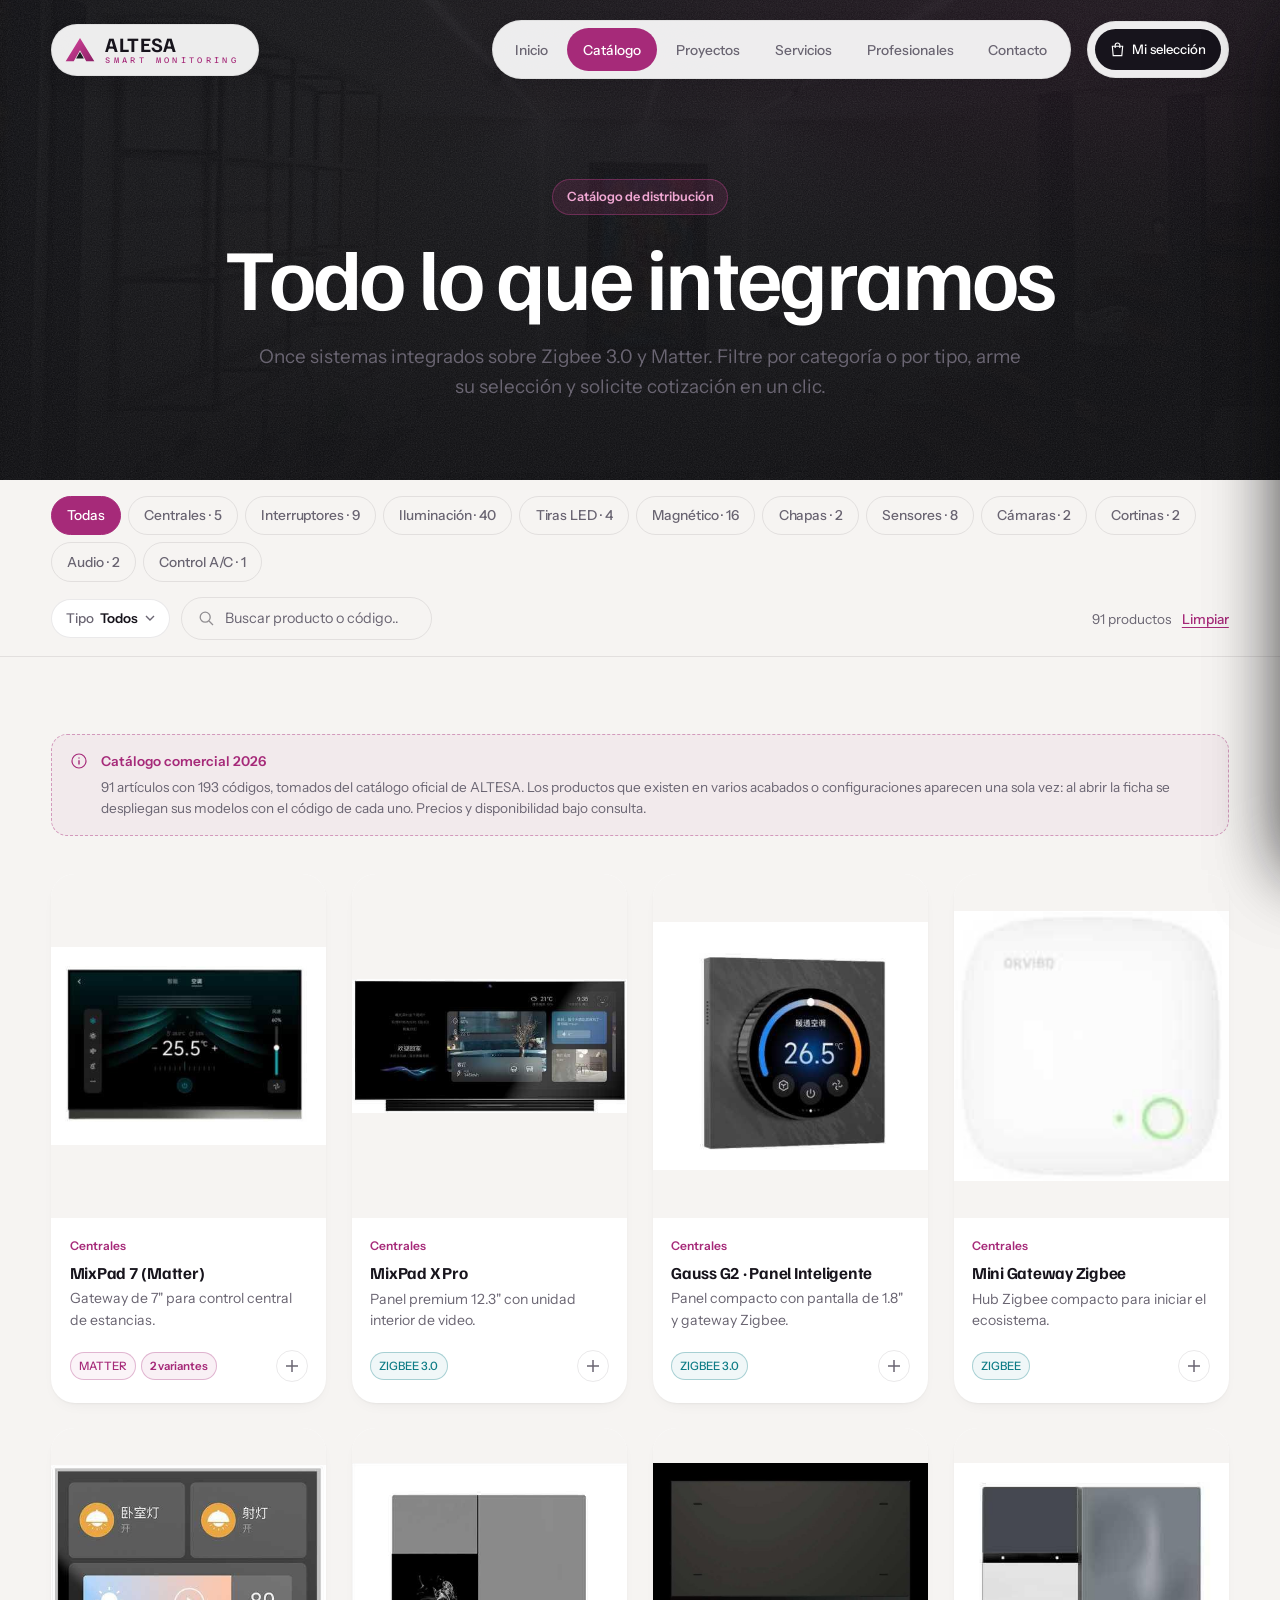
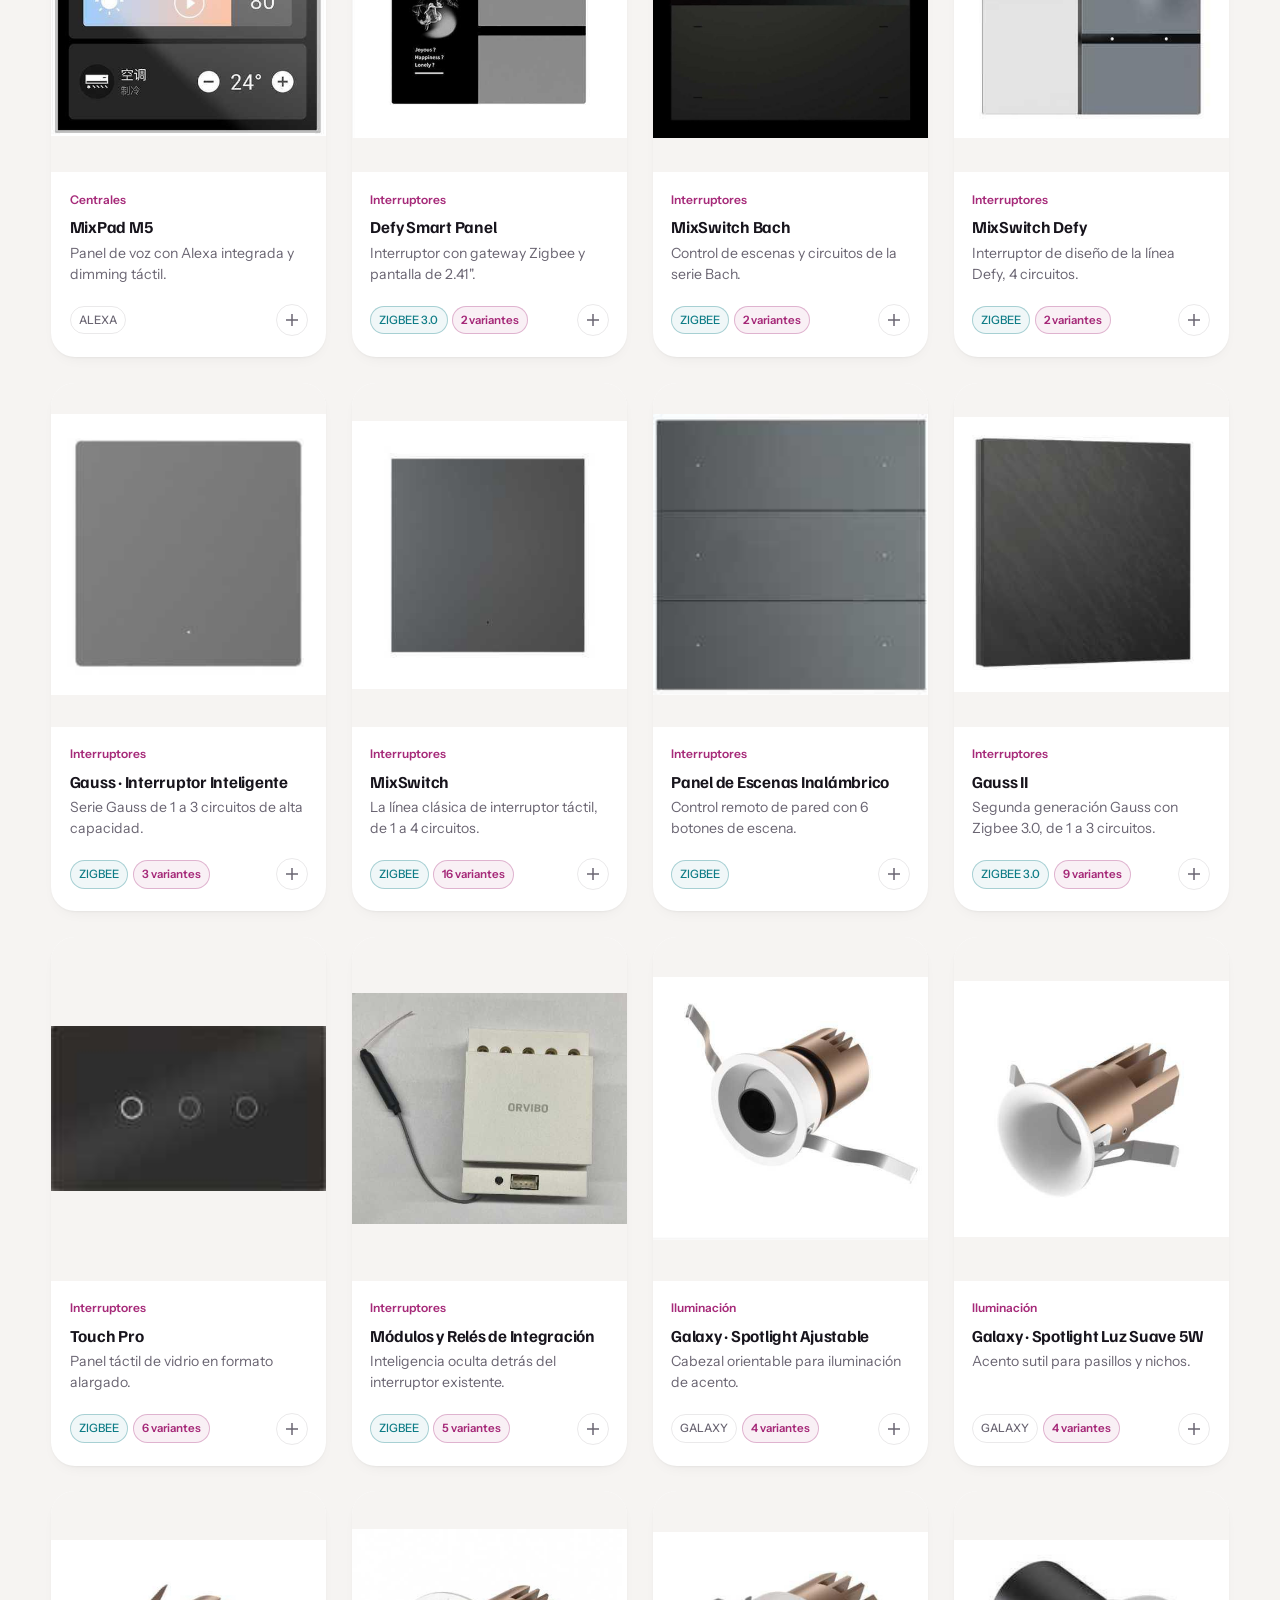
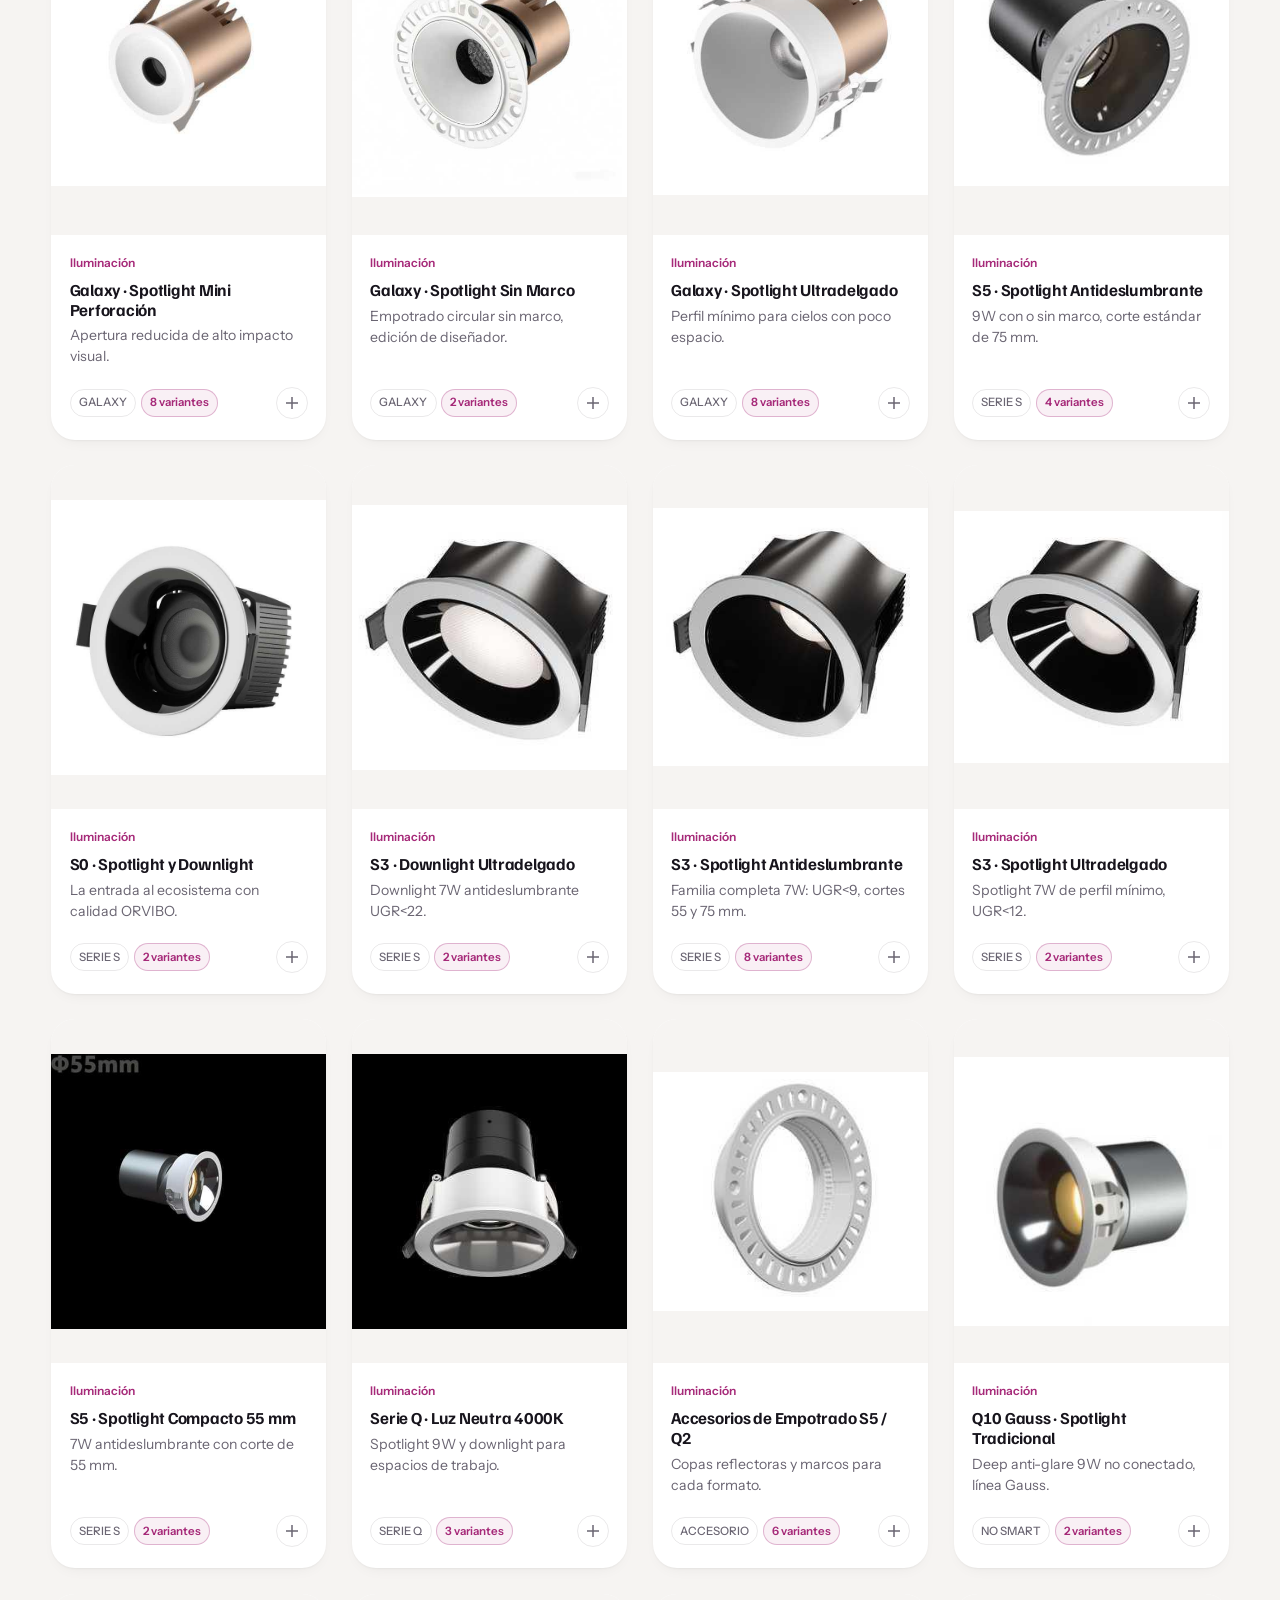
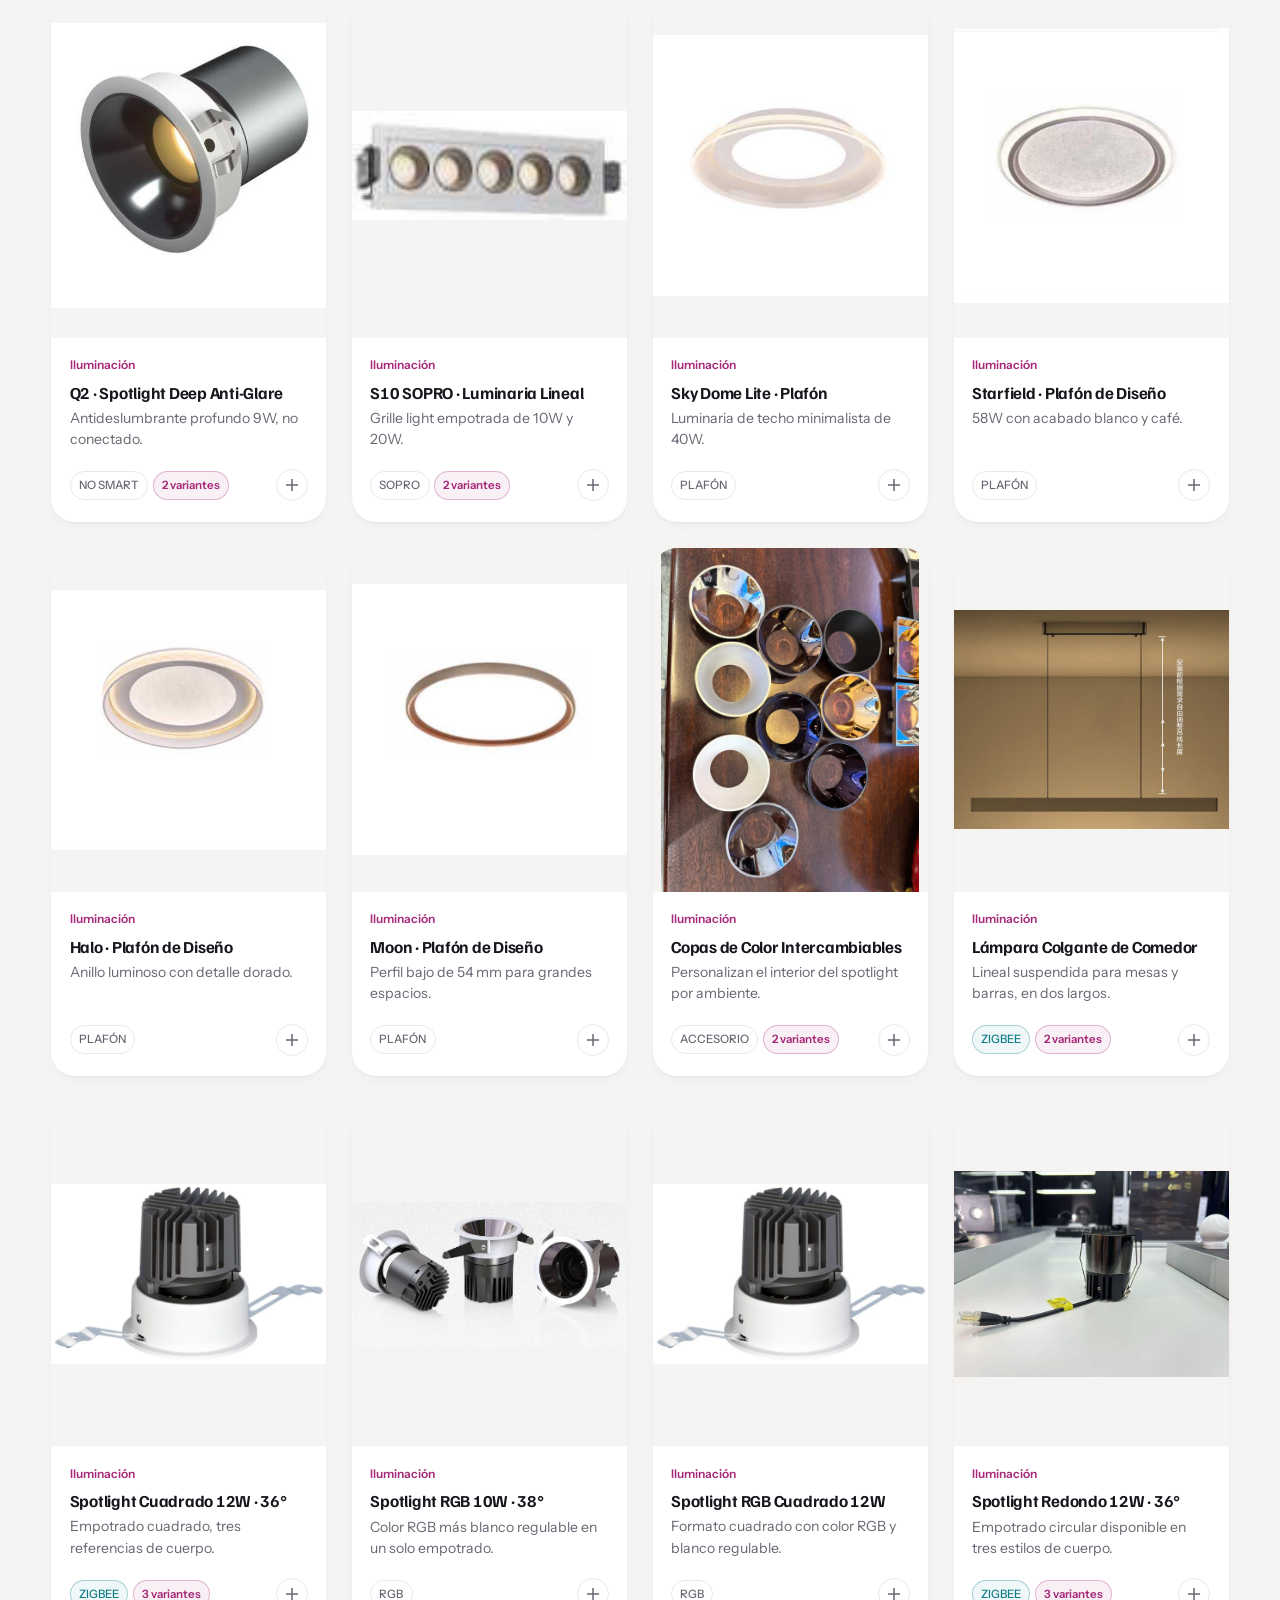
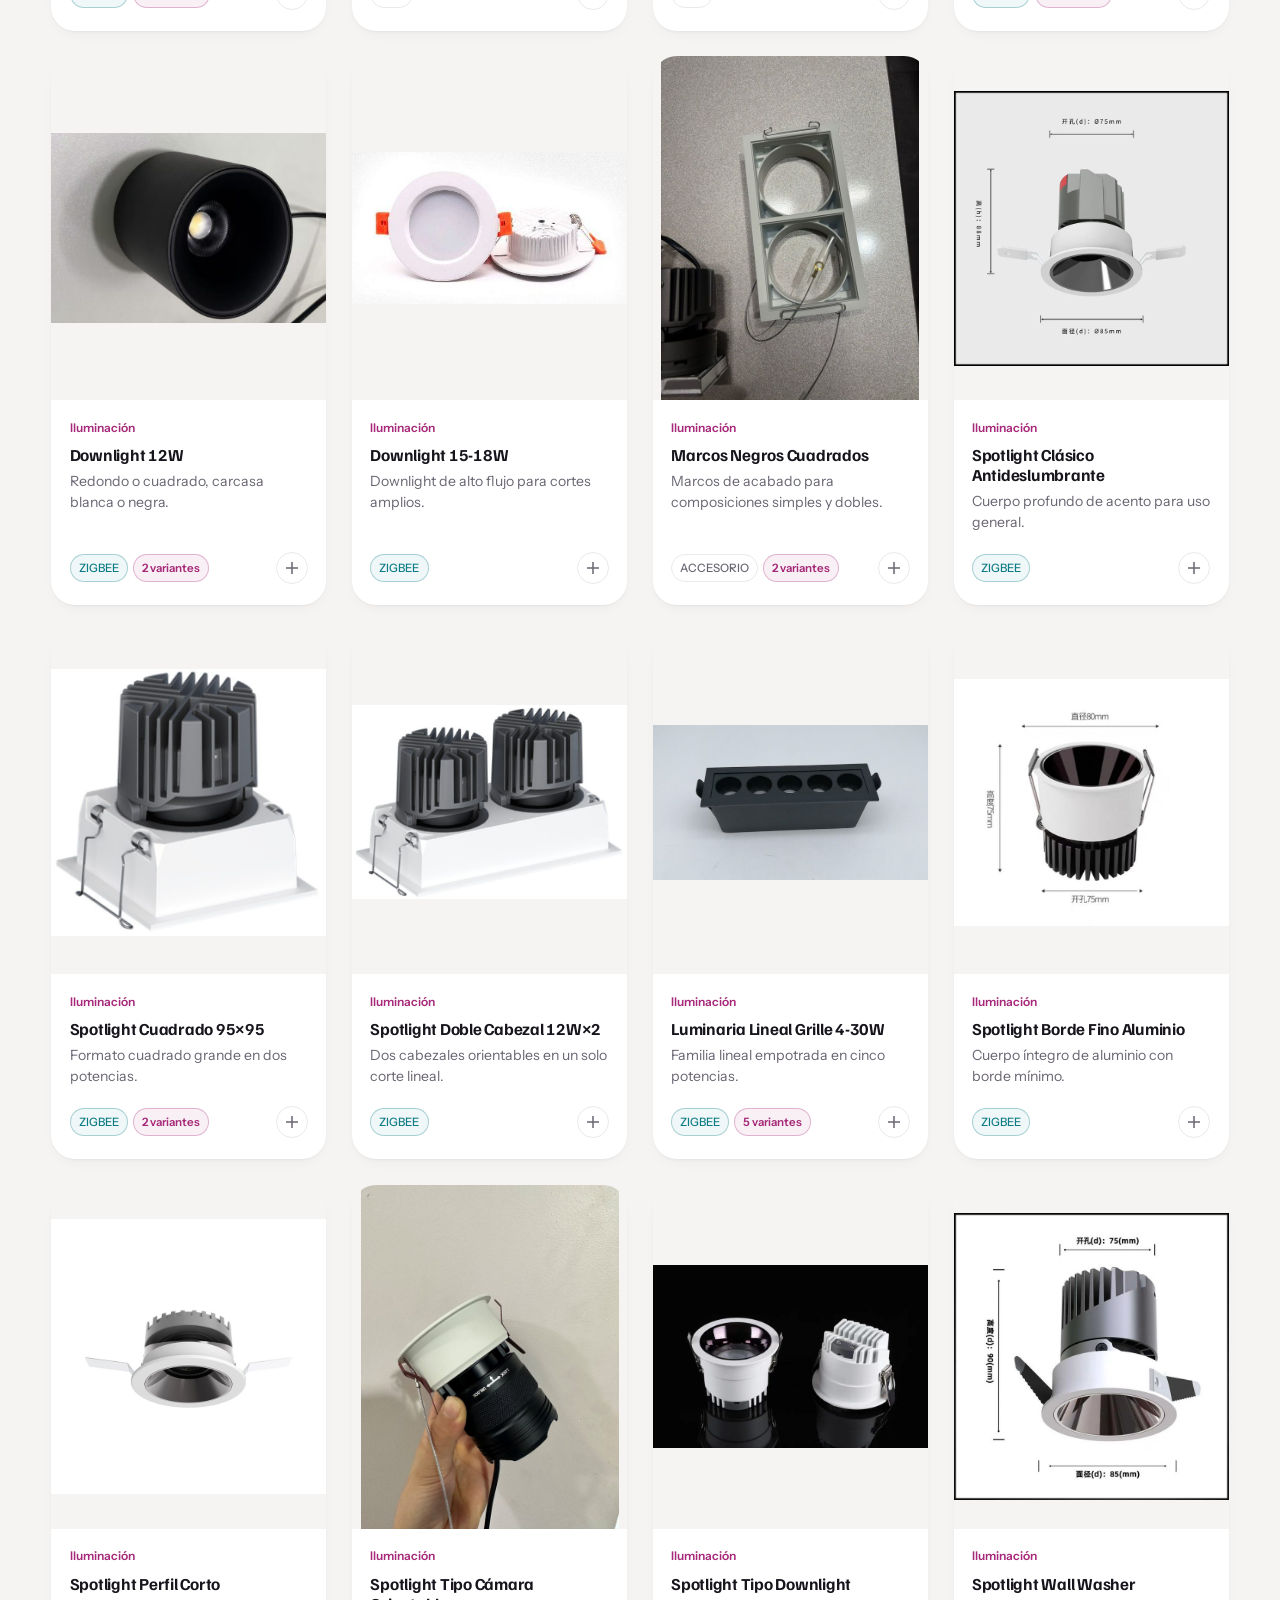
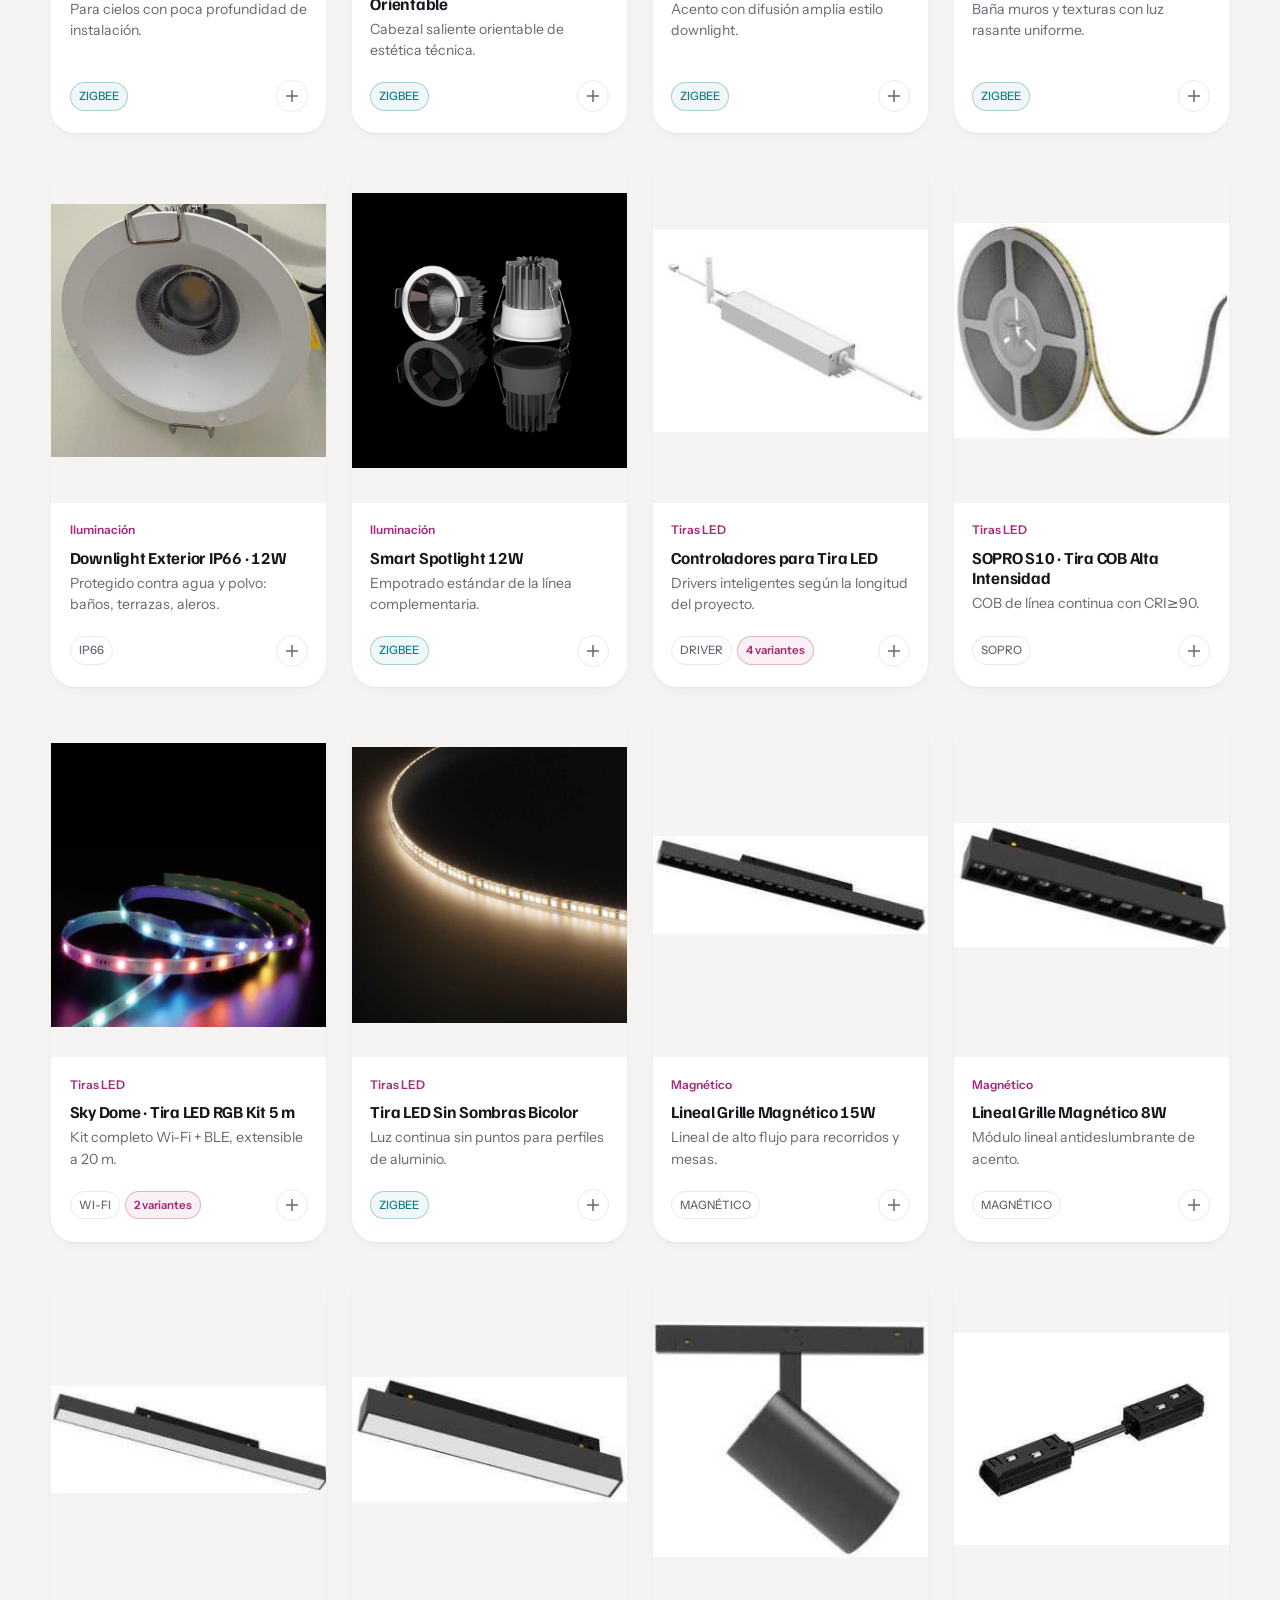
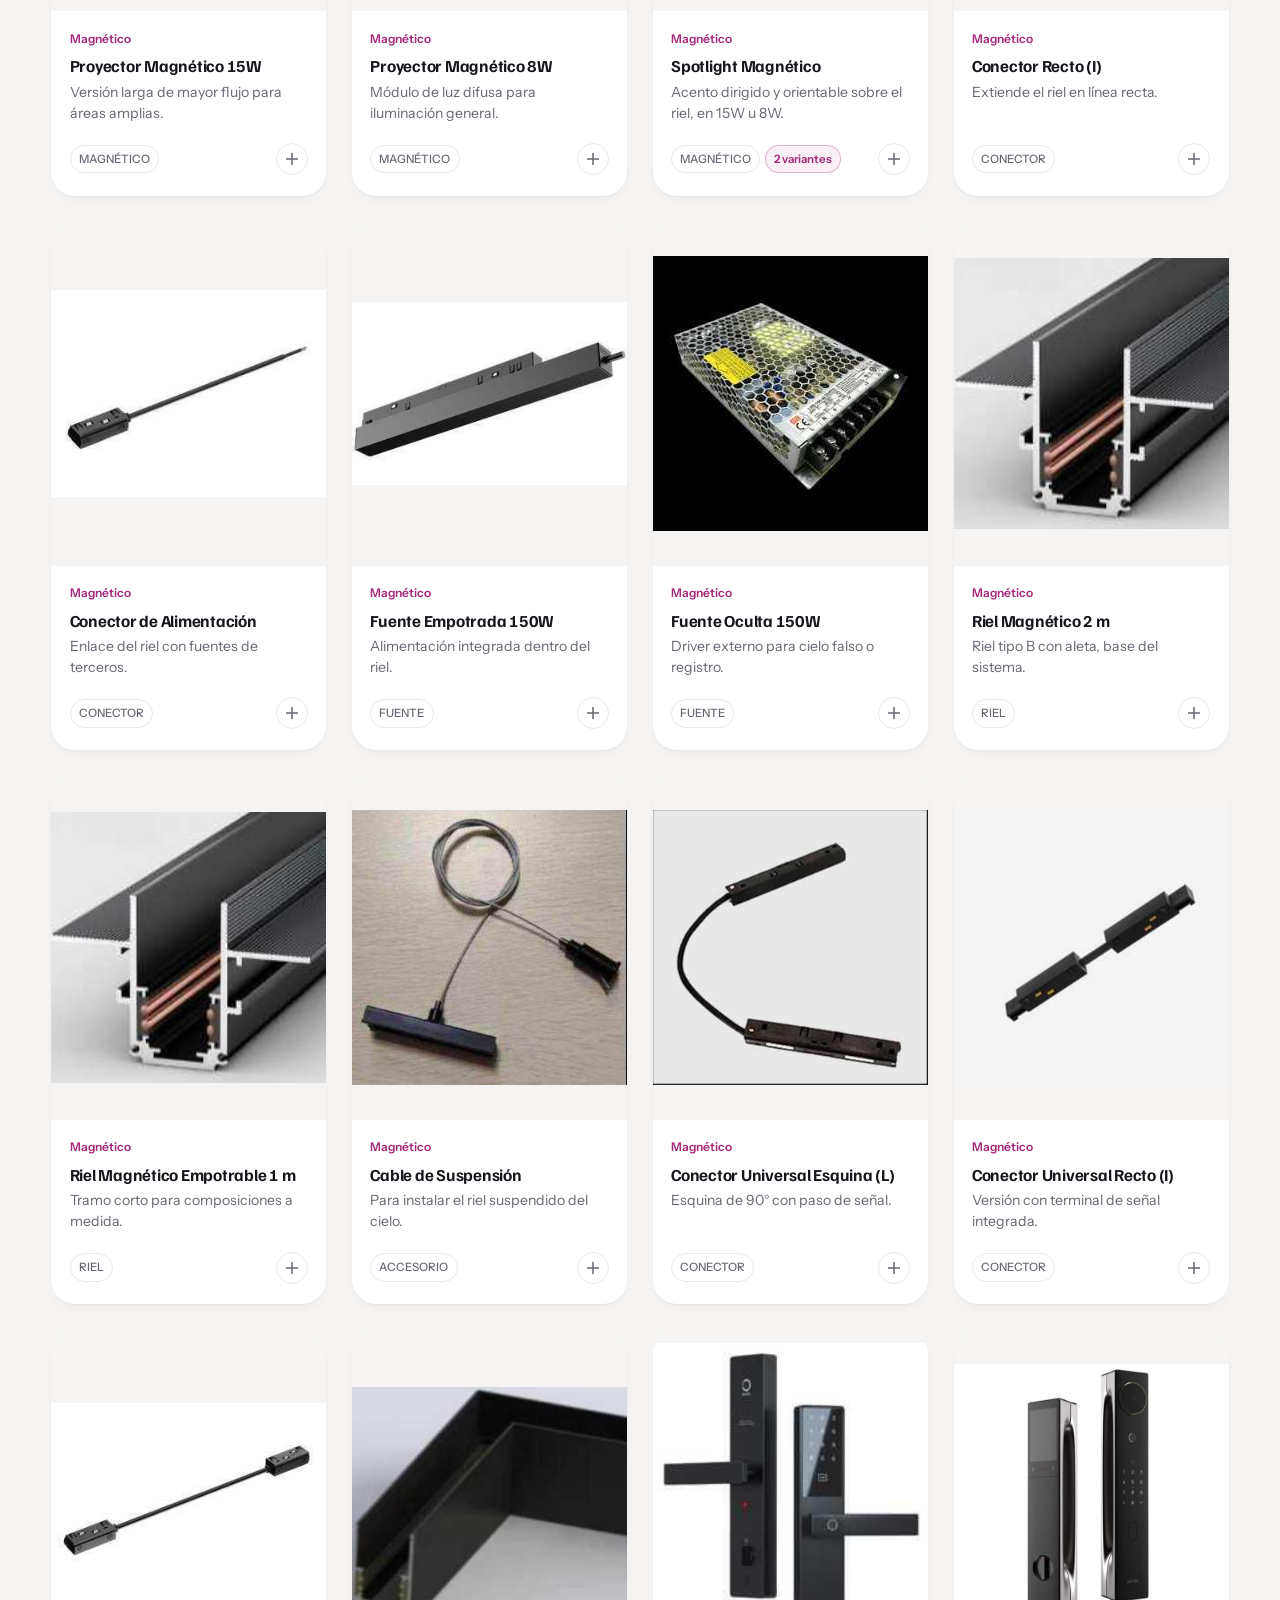
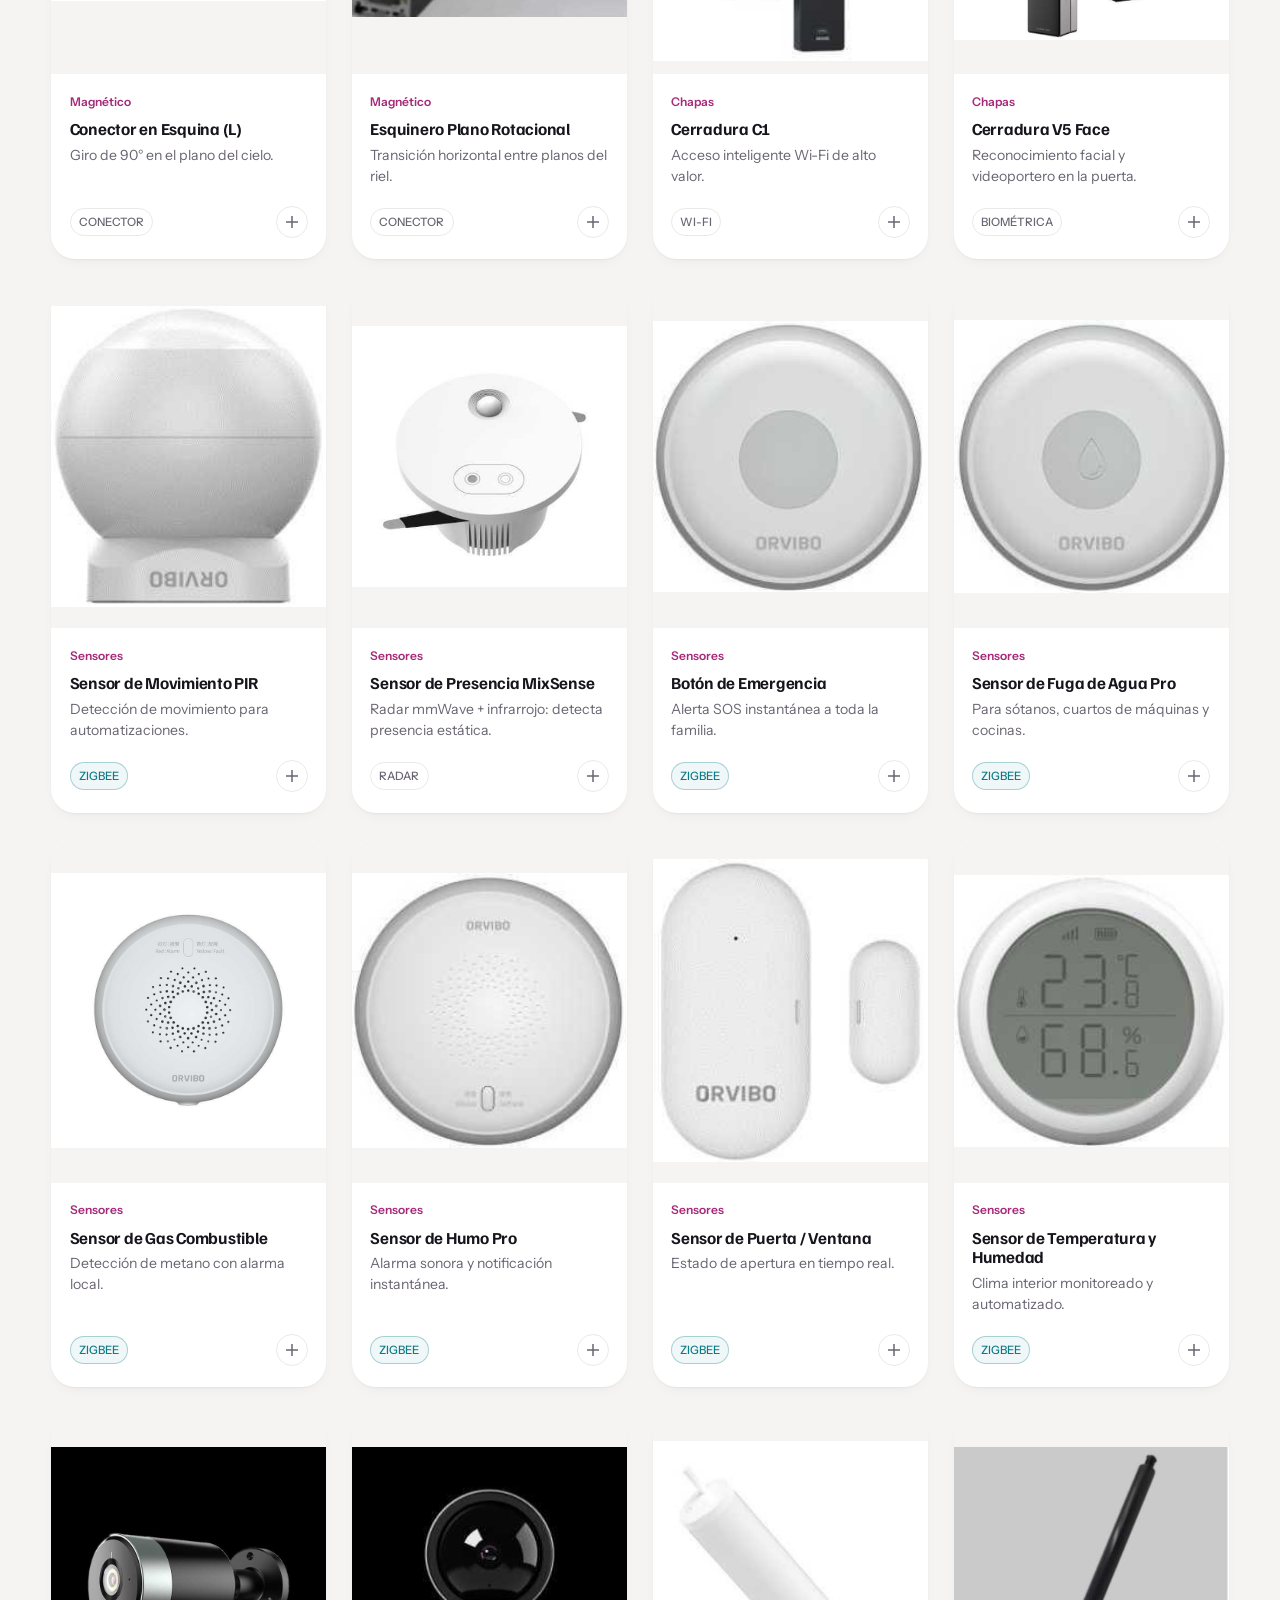
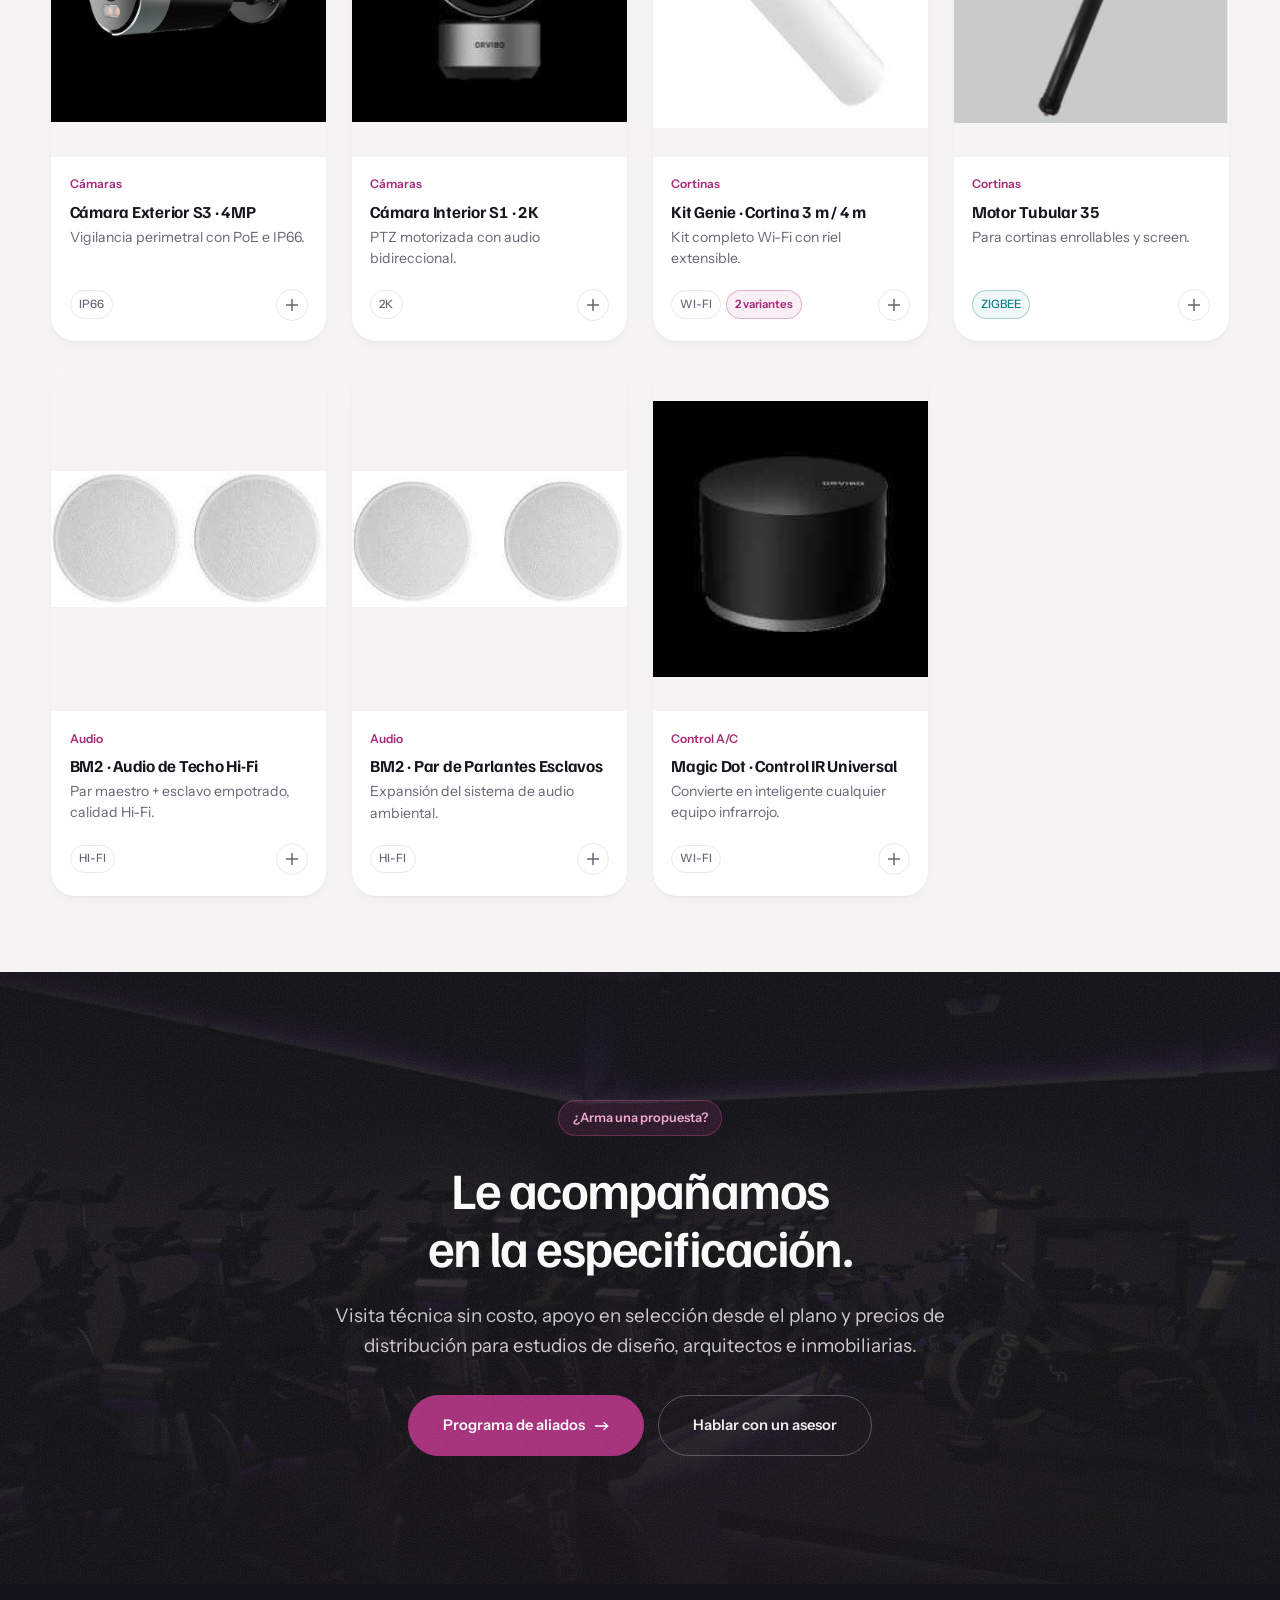
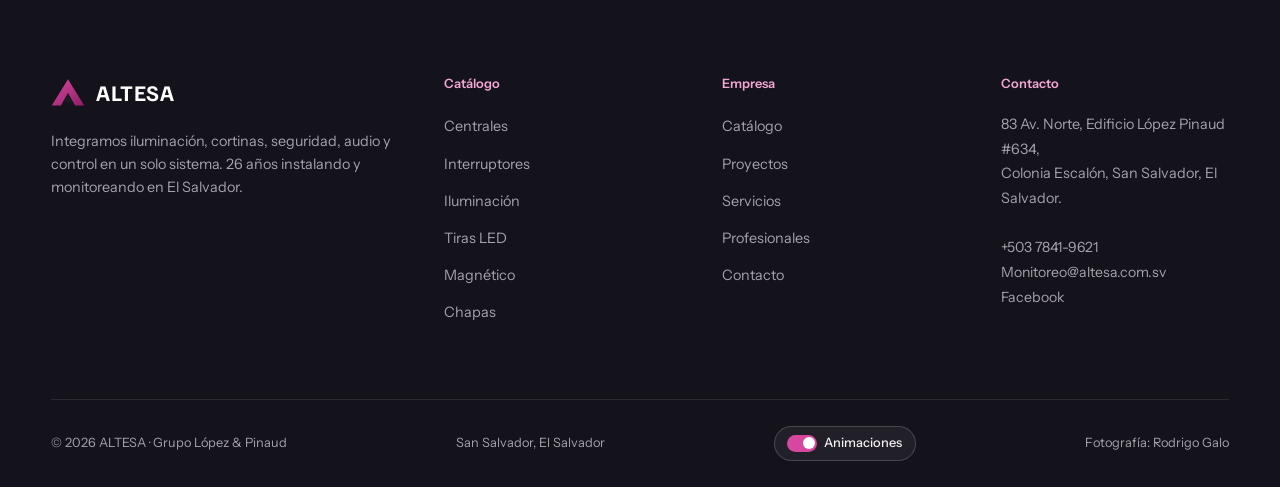
==== commit c20d3183: "Catálogo: ronda 1 de ajustes de ALTESA Cambios pedidos por el cliente sobre el sitio publicado: - Co" ====
--- a/public/catalogo.html
+++ b/public/catalogo.html
@@ -4,11 +4,11 @@
 <meta charset="utf-8">
 <meta name="viewport" content="width=device-width,initial-scale=1">
 <title>Catálogo · ALTESA Smart Monitoring</title>
-<meta name="description" content="Catálogo comercial 2026 de ALTESA: 101 artículos ORVIBO en siete sistemas — centrales, interruptores, iluminación, sistema magnético, seguridad, cortinas y audio.">
+<meta name="description" content="Catálogo comercial 2026 de ALTESA: 91 artículos ORVIBO en once sistemas — centrales, interruptores, iluminación, tiras LED, sistema magnético, chapas smart, sensores, cámaras, cortinas, audio y control de A/C.">
 <link rel="preconnect" href="https://fonts.googleapis.com">
 <link rel="preconnect" href="https://fonts.gstatic.com" crossorigin>
 <link href="https://fonts.googleapis.com/css2?family=Familjen+Grotesk:wght@400;500;600;700&family=Instrument+Sans:wght@400;500;600&family=Azeret+Mono:wght@400;500&display=swap" rel="stylesheet">
-<link rel="stylesheet" href="assets/css/site.css?v=20260812-6">
+<link rel="stylesheet" href="assets/css/site.css?v=20260929-2">
 </head>
 <body>
 
@@ -17,7 +17,7 @@
   <div class="wrap phero__in" data-mo-group="">
     <p class="tagline">Catálogo de distribución</p>
     <h1 class="display d1">Todo lo que integramos</h1>
-    <p class="lead">Siete sistemas integrados sobre Zigbee 3.0 y Matter. Filtre por categoría o por tipo,
+    <p class="lead">Once sistemas integrados sobre Zigbee 3.0 y Matter. Filtre por categoría o por tipo,
       arme su selección y solicite cotización en un clic.</p>
   </div>
 </section>
@@ -55,7 +55,7 @@
     <div class="notice" style="margin-bottom:clamp(1.6rem,3vw,2.6rem)">
       <svg width="16" height="16" viewBox="0 0 16 16" fill="none" aria-hidden="true"><circle cx="8" cy="8" r="7" stroke="currentColor" stroke-width="1.2"/><path d="M8 7.2v4.2M8 4.6v.9" stroke="currentColor" stroke-width="1.4"/></svg>
       <p><b>Catálogo comercial 2026</b>
-        101 artículos con 204 códigos, tomados del catálogo oficial de ALTESA. Los productos que existen
+        <span data-cifra="productos">91</span> artículos con <span data-cifra="codigos">193</span> códigos, tomados del catálogo oficial de ALTESA. Los productos que existen
         en varios acabados o configuraciones aparecen una sola vez: al abrir la ficha se despliegan
         sus modelos con el código de cada uno. Precios y disponibilidad bajo consulta.</p>
     </div>
@@ -78,8 +78,8 @@
   </div>
 </section>
 
-<script src="assets/js/data-catalogo.js?v=20260812-6"></script>
-<script src="assets/js/data-proyectos.js?v=20260812-6"></script>
-<script src="assets/js/site.js?v=20260812-6"></script>
+<script src="assets/js/data-catalogo.js?v=20260929-2"></script>
+<script src="assets/js/data-proyectos.js?v=20260929-2"></script>
+<script src="assets/js/site.js?v=20260929-2"></script>
 </body>
 </html>
--- a/public/assets/css/site.css
+++ b/public/assets/css/site.css
@@ -446,6 +446,13 @@
           mask-image:linear-gradient(90deg,#000 calc(100% - 28px),transparent);
 }
 .chips--fila::-webkit-scrollbar{display:none}
+/* Con ratón esa fila no se puede deslizar, y con 11 categorías ya no cabe en
+   una sola línea en ningún escritorio: ahí se permite una segunda línea para
+   que ninguna categoría quede fuera de vista. En pantallas táctiles sigue
+   siendo una fila que se desliza con el dedo. */
+@media (hover:hover) and (pointer:fine){
+  .chips--fila{flex-wrap:wrap;overflow:visible;-webkit-mask-image:none;mask-image:none}
+}
 
 .filters__row--pie{gap:.7rem}
 .filters__row--pie .filters__count{margin-left:auto;white-space:nowrap}
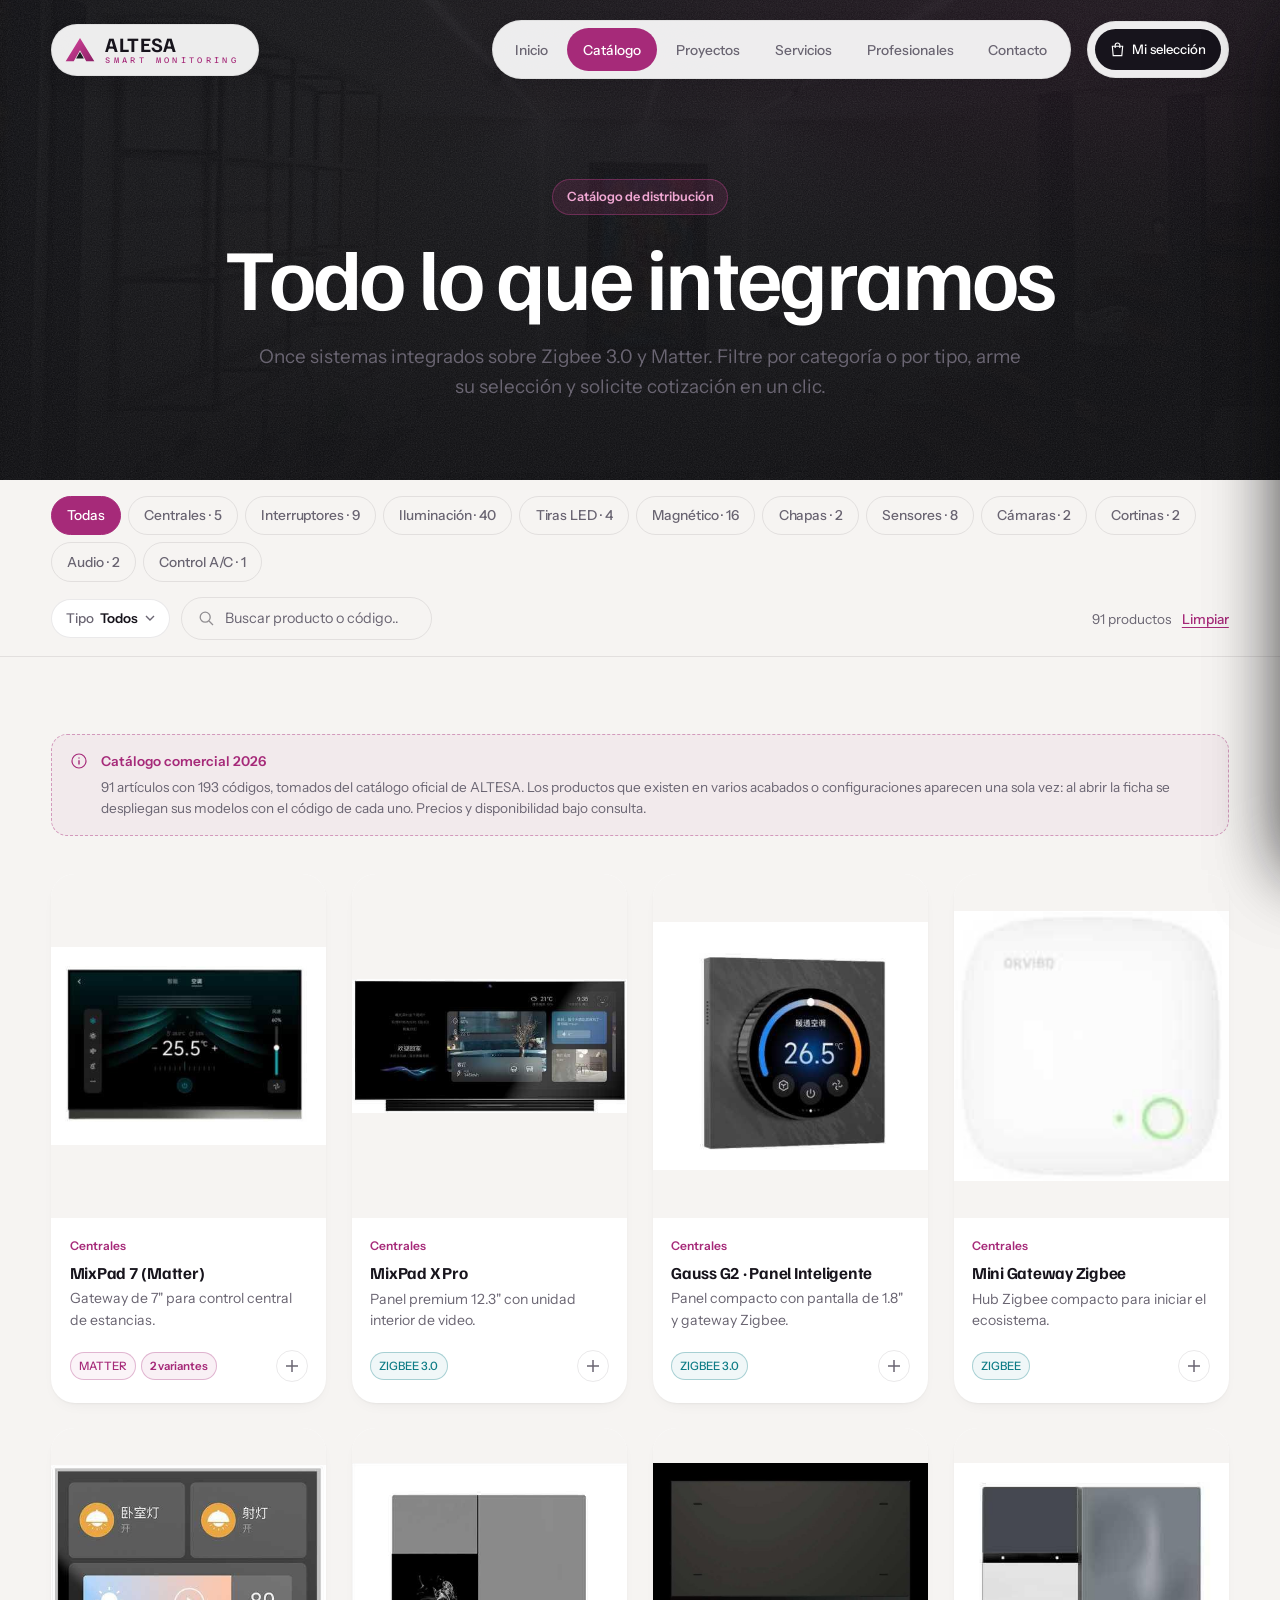
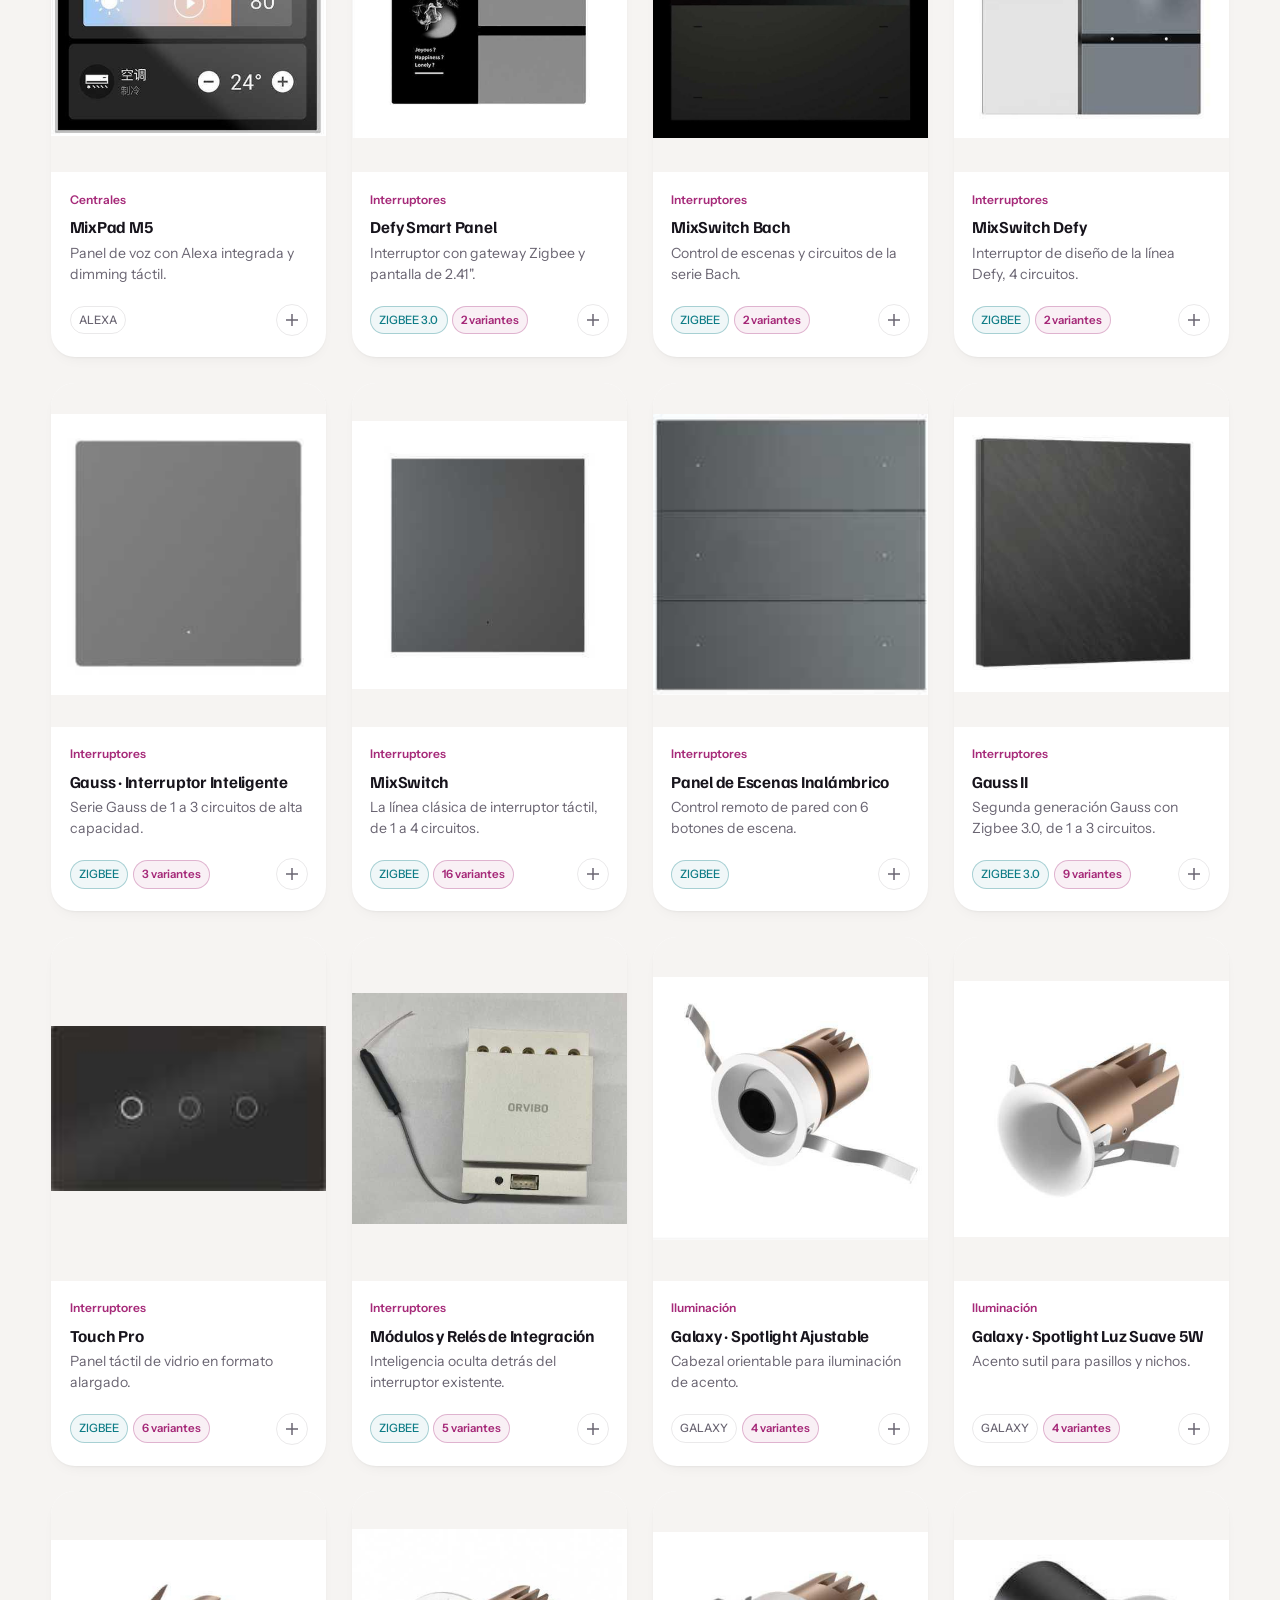
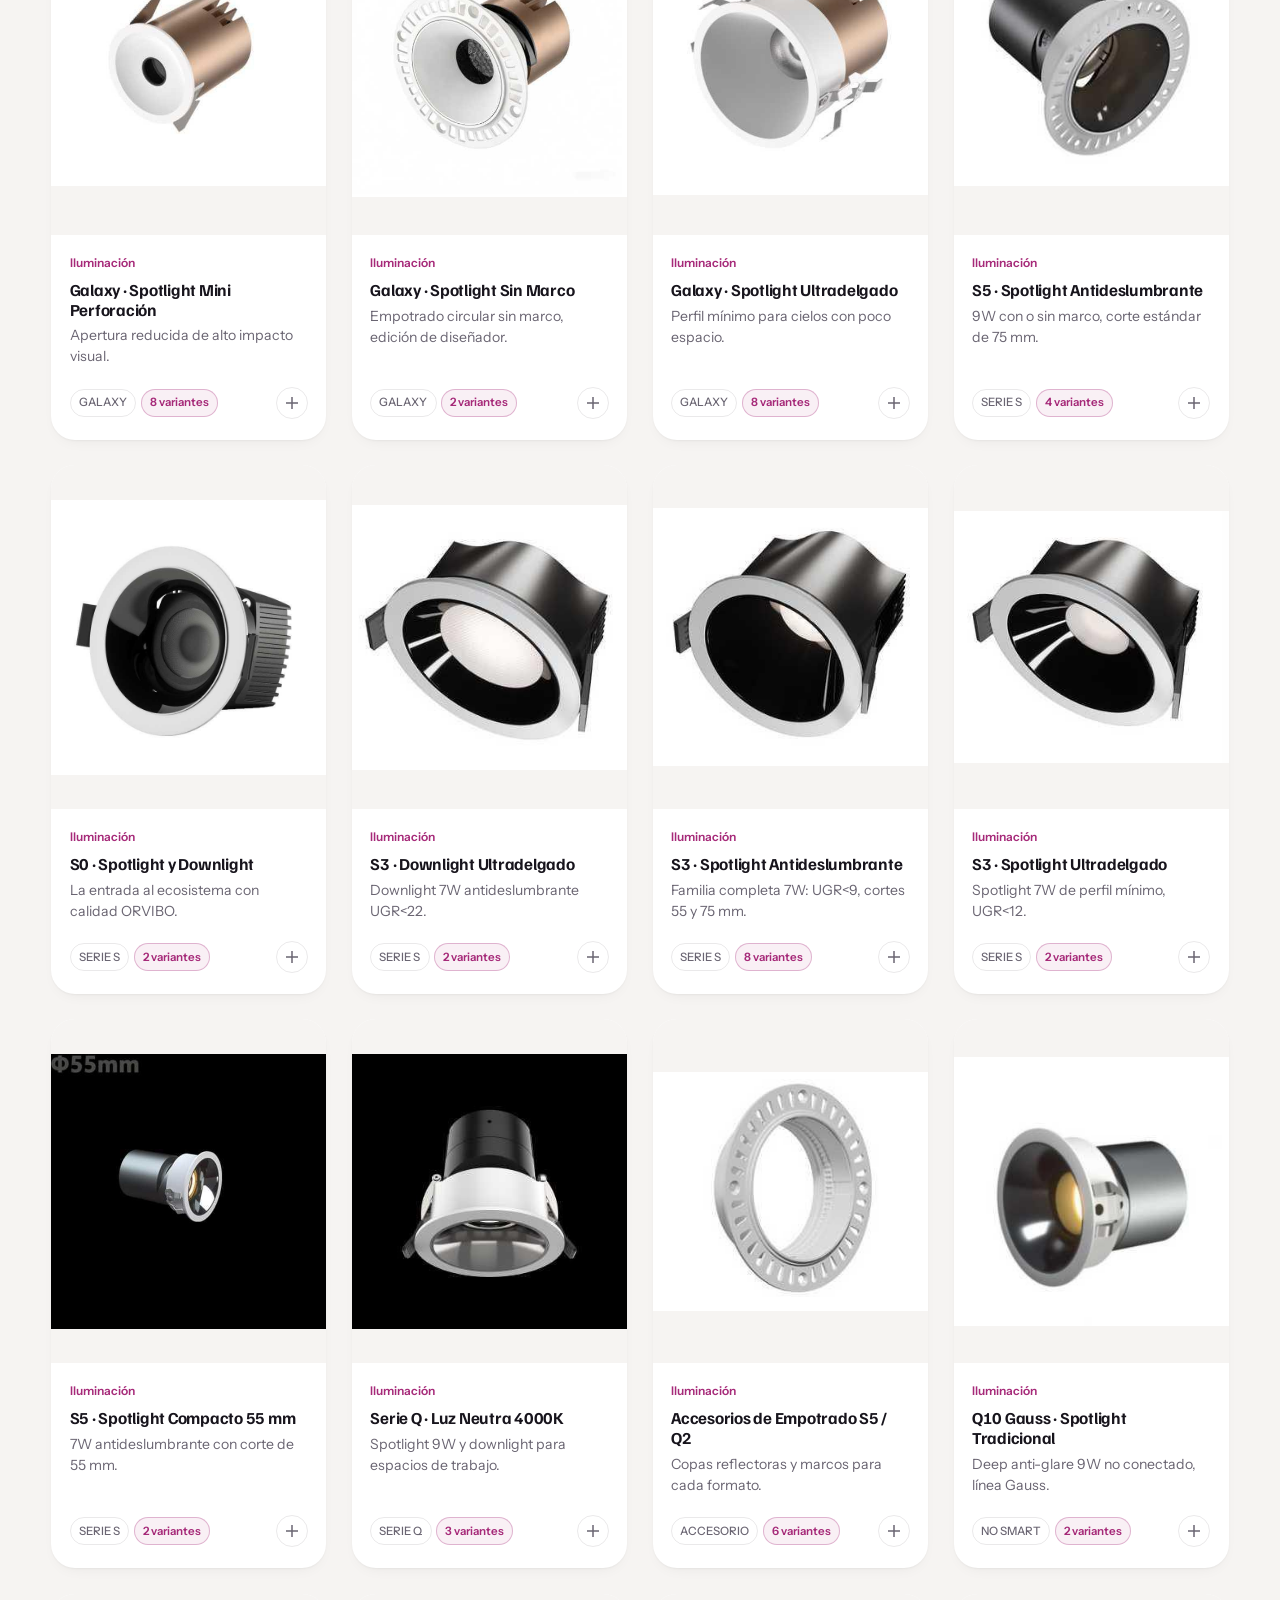
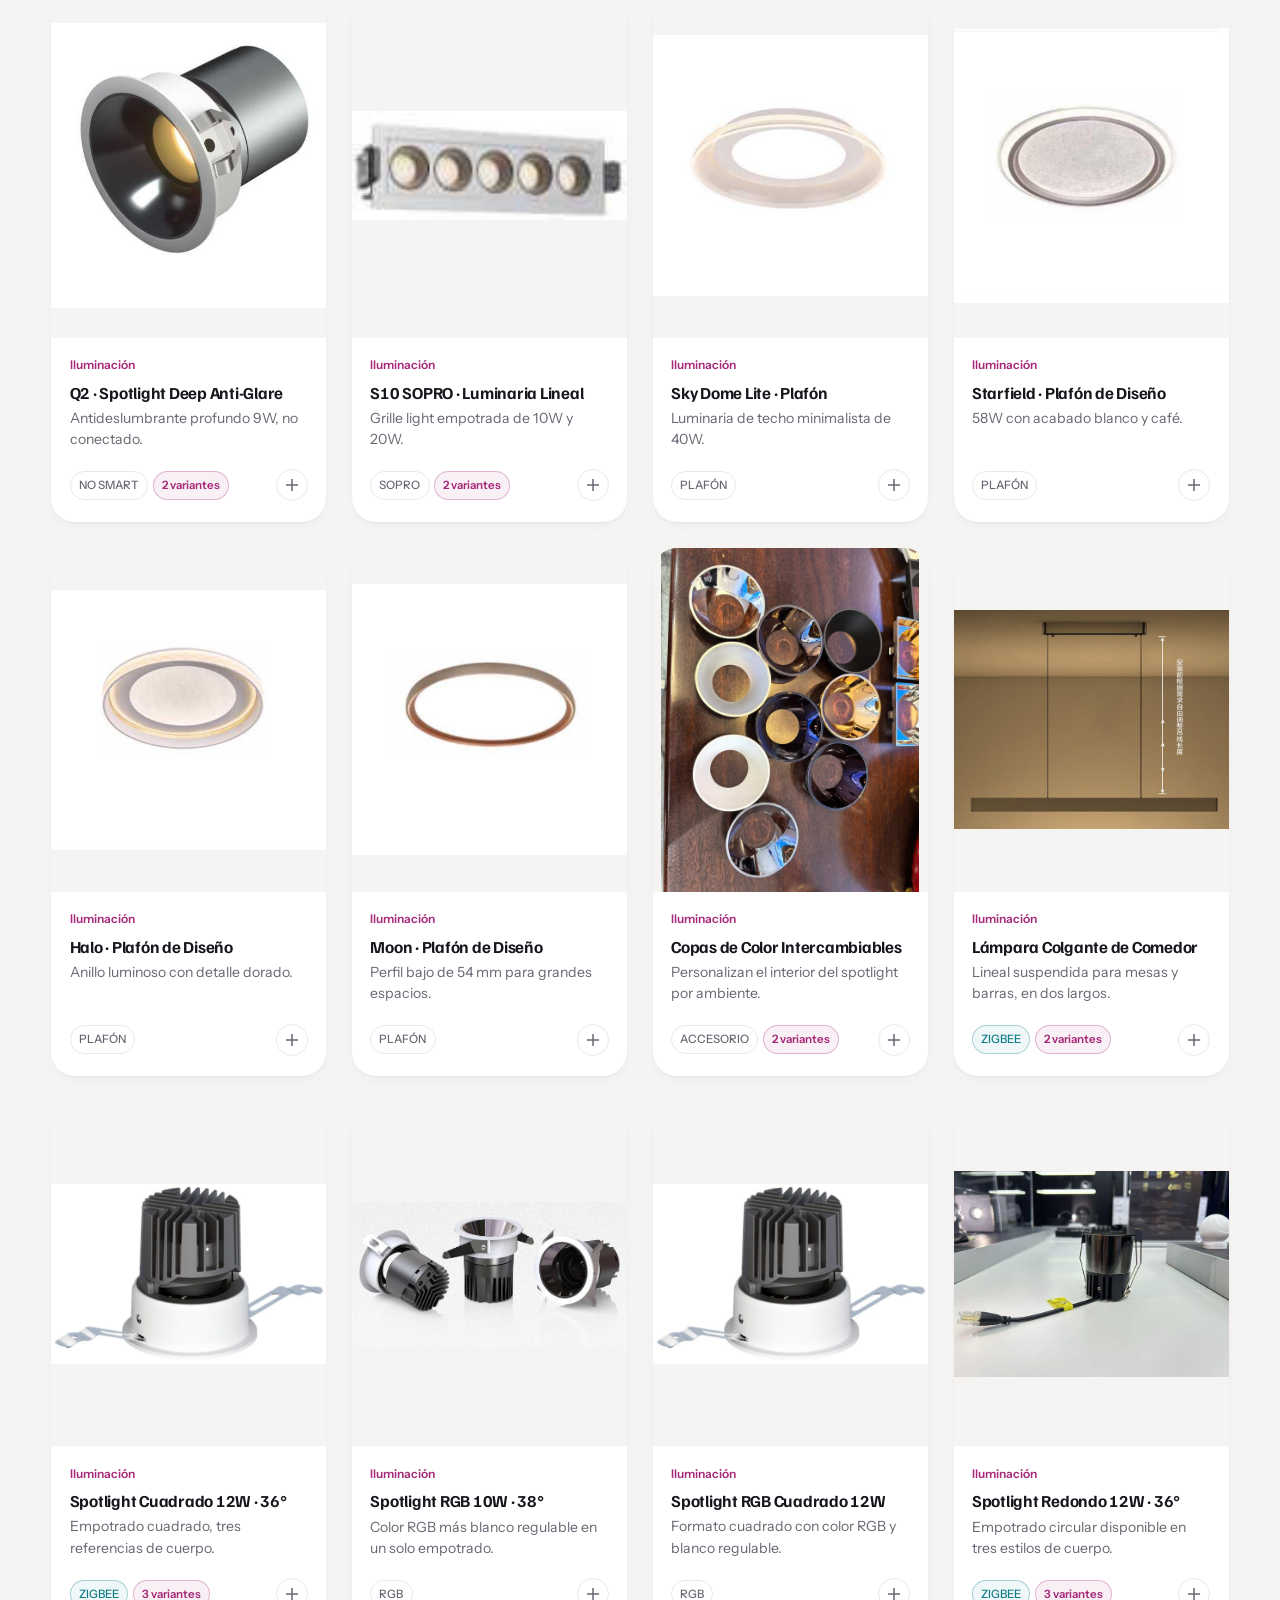
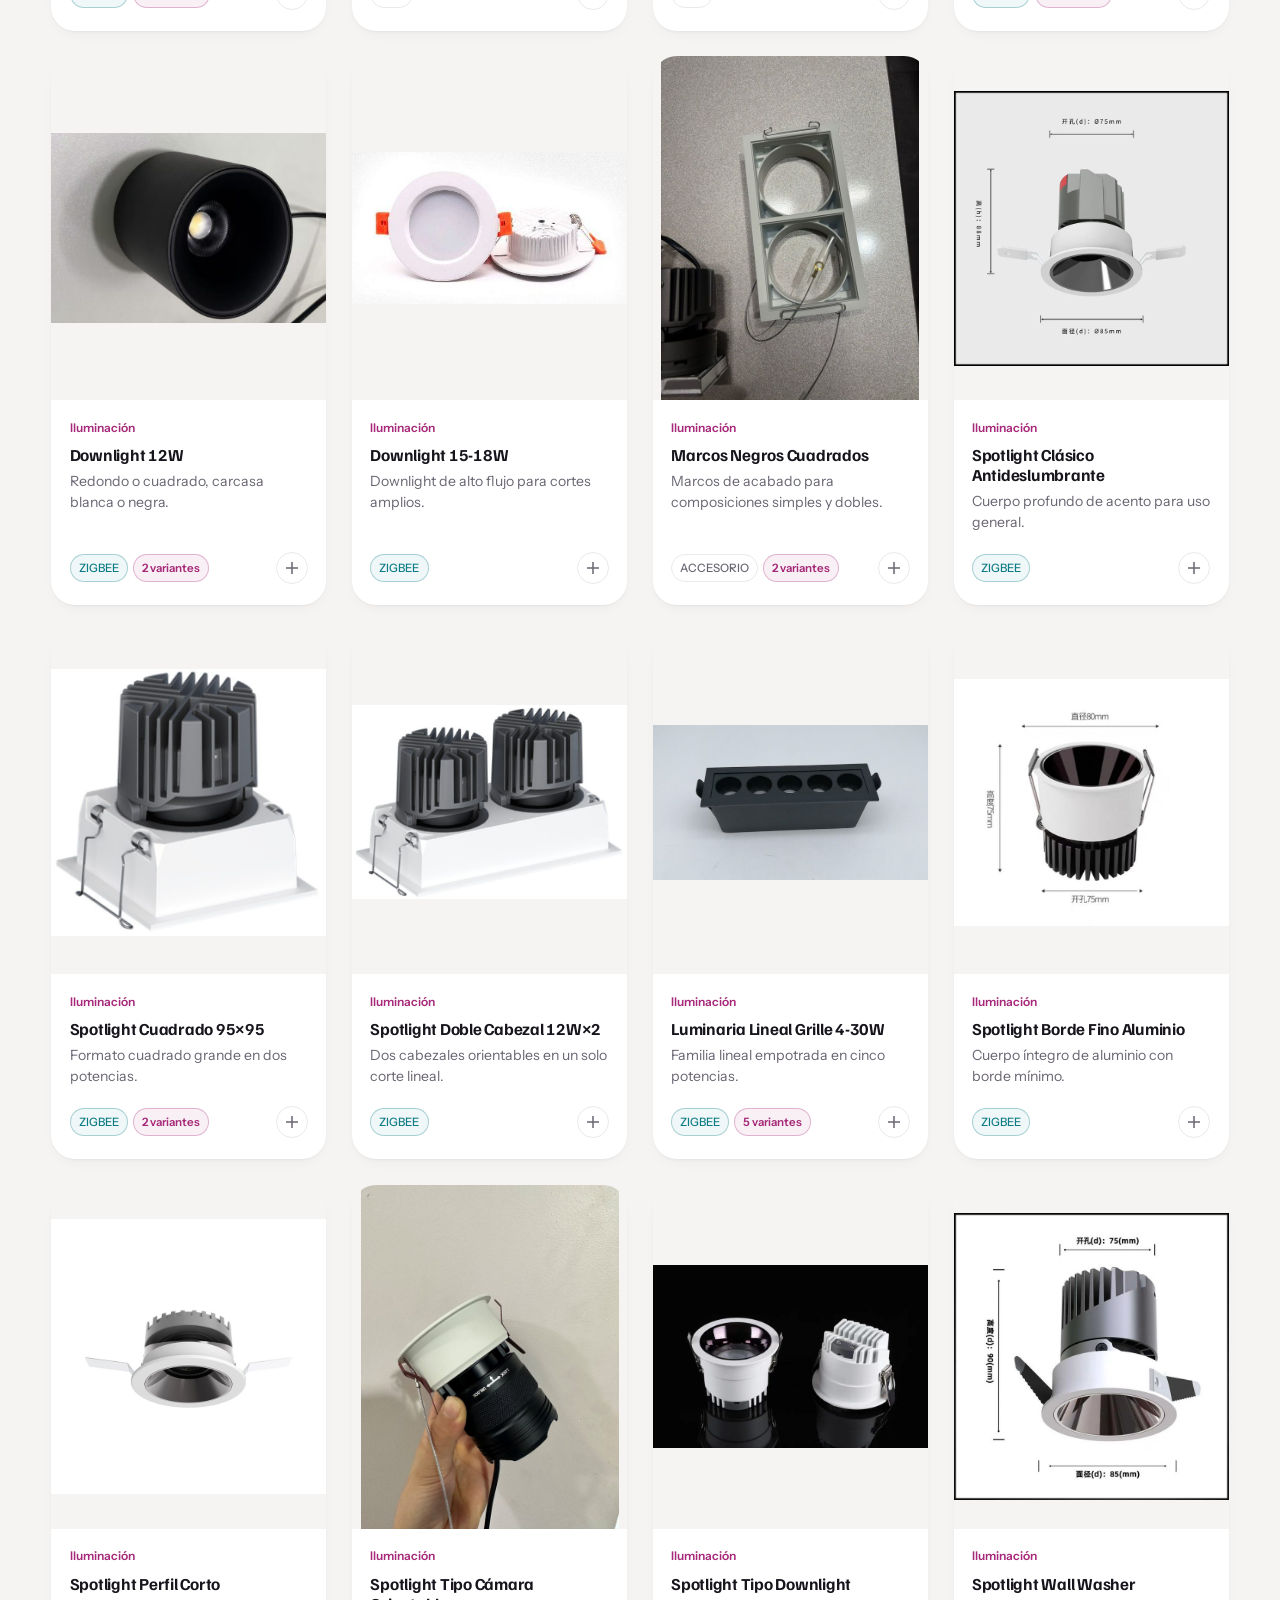
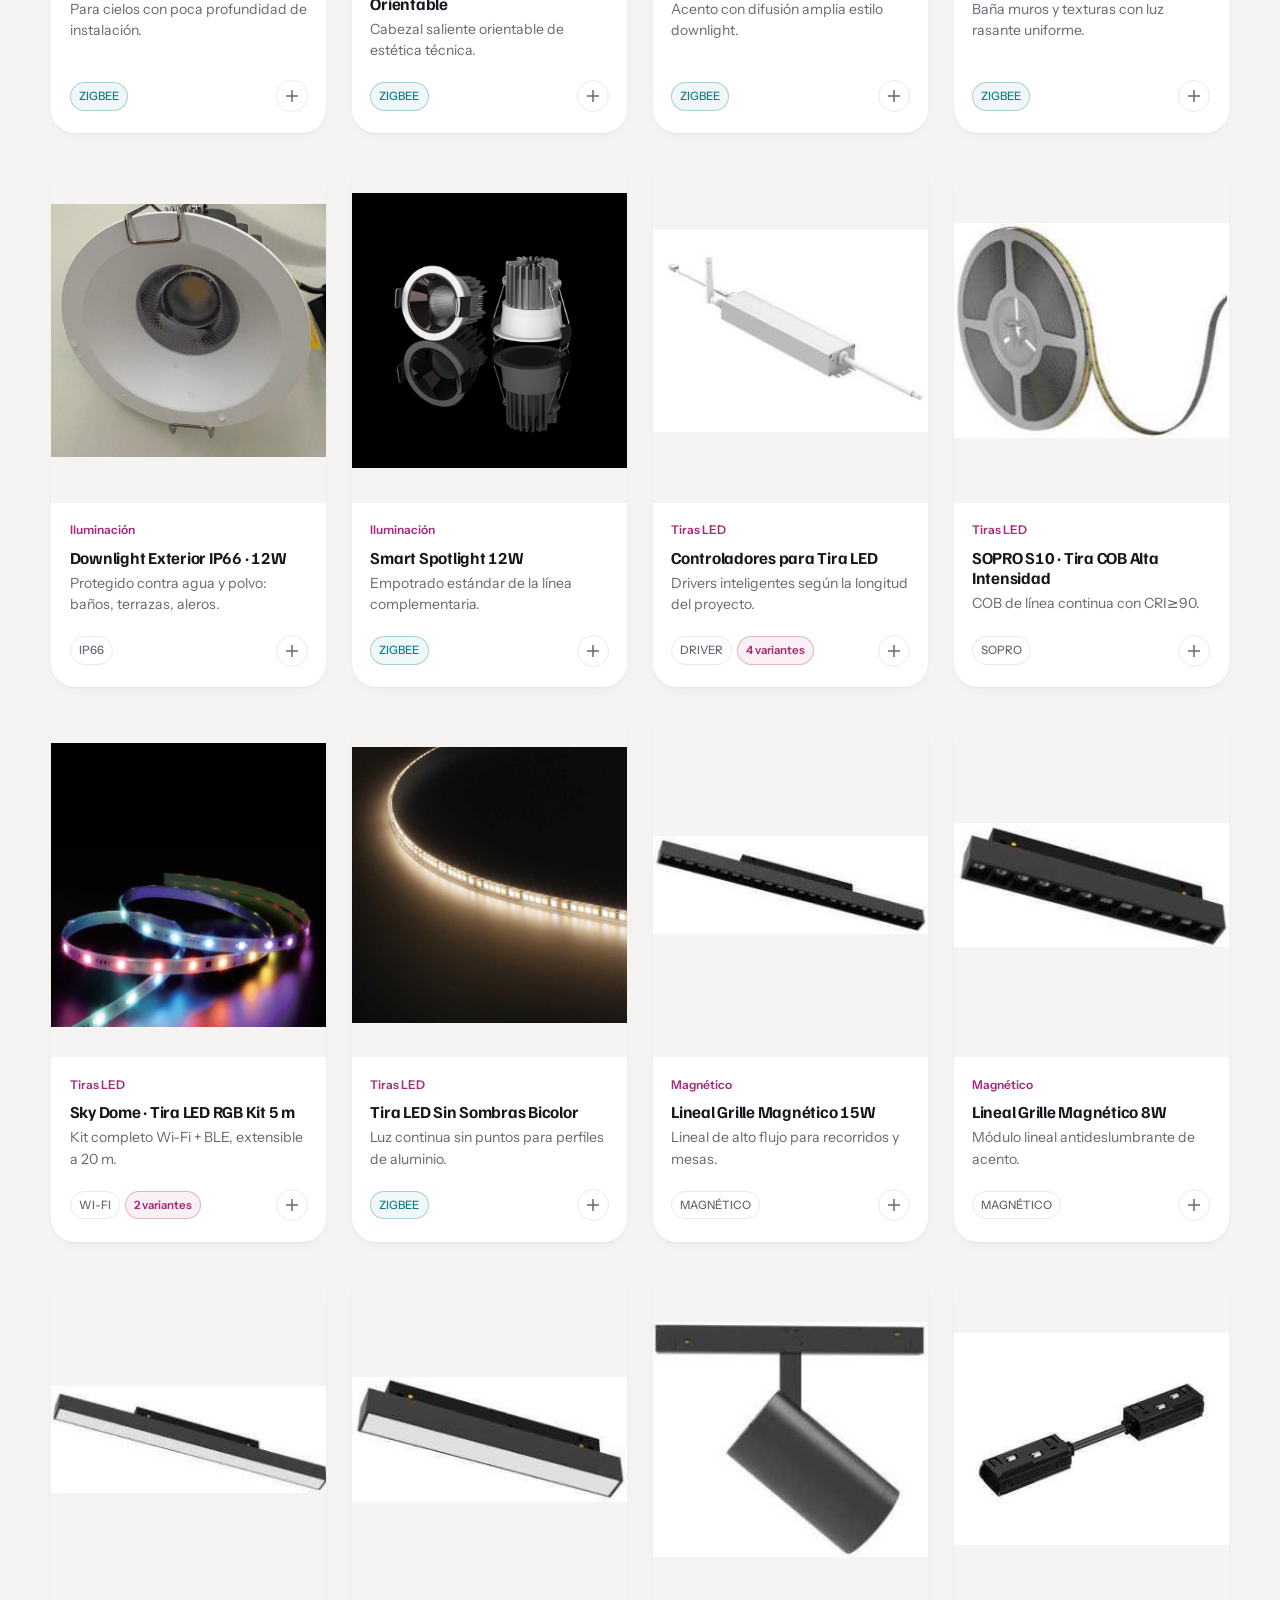
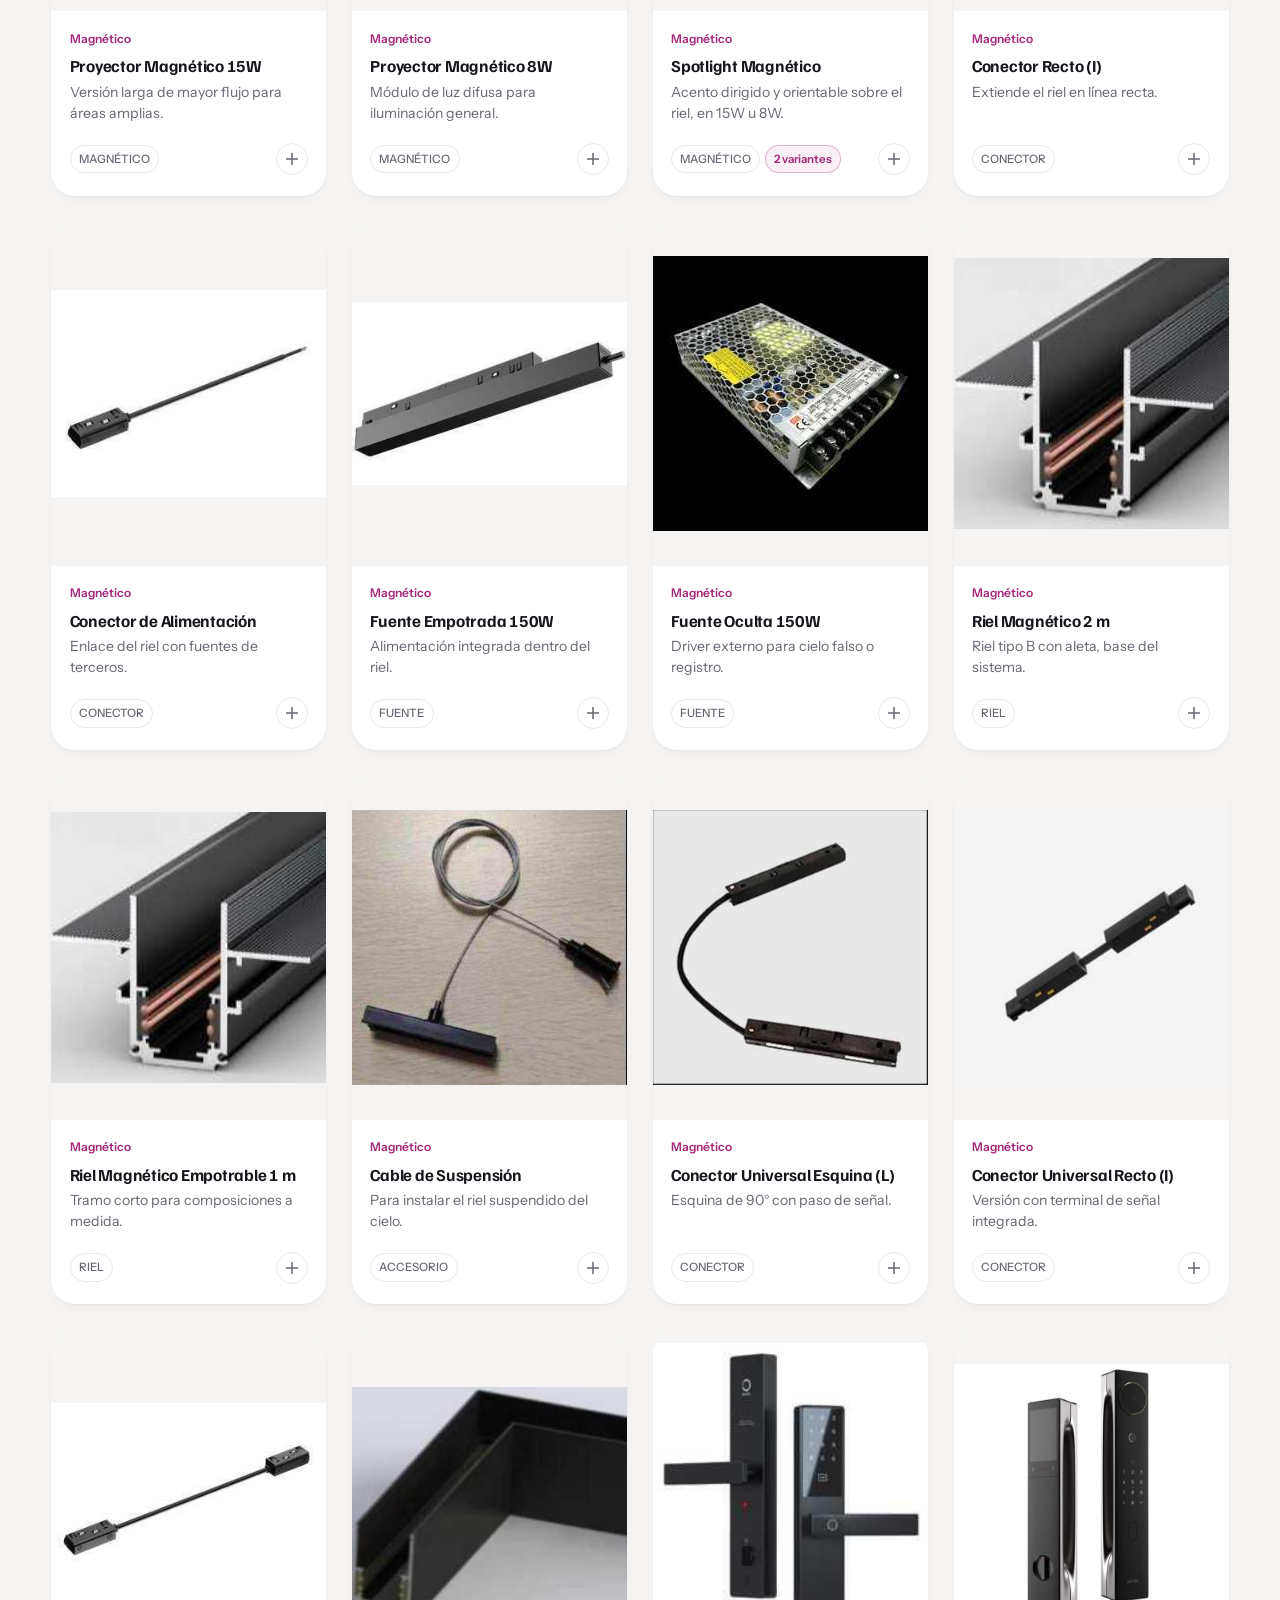
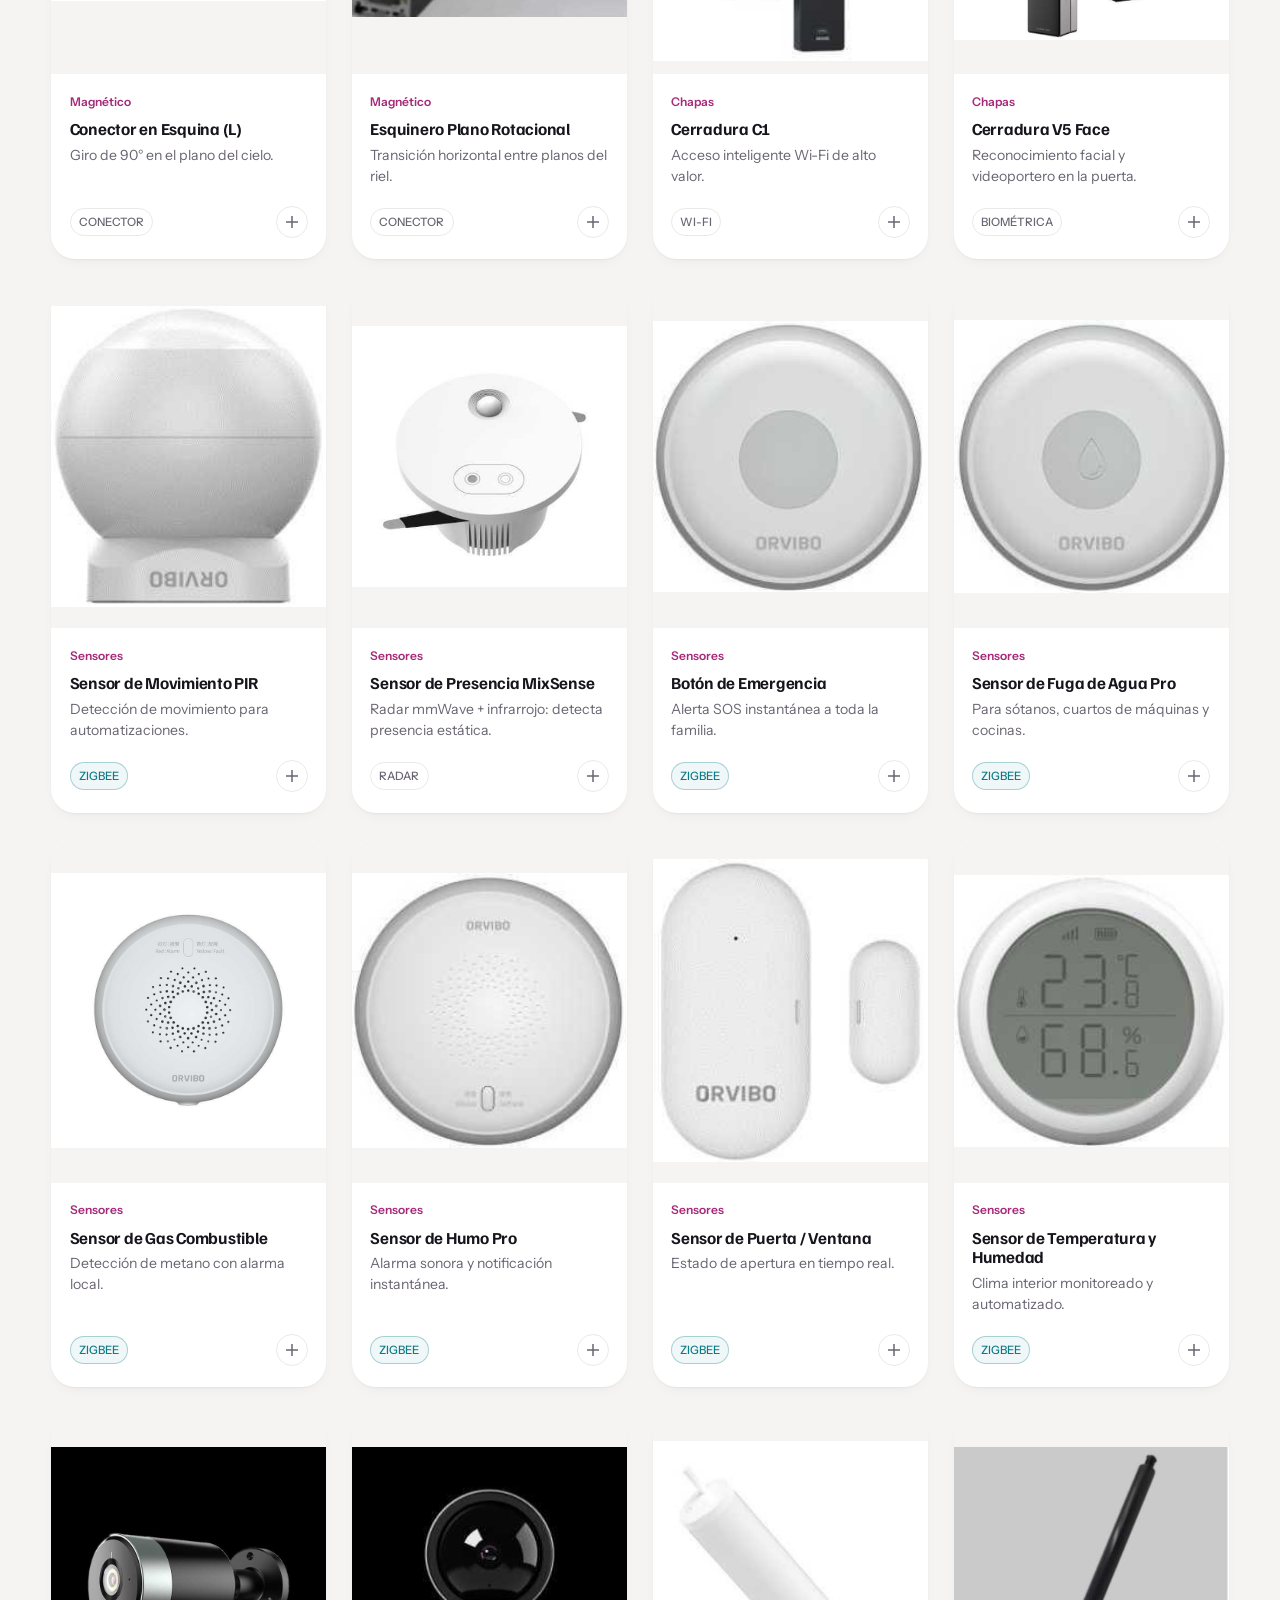
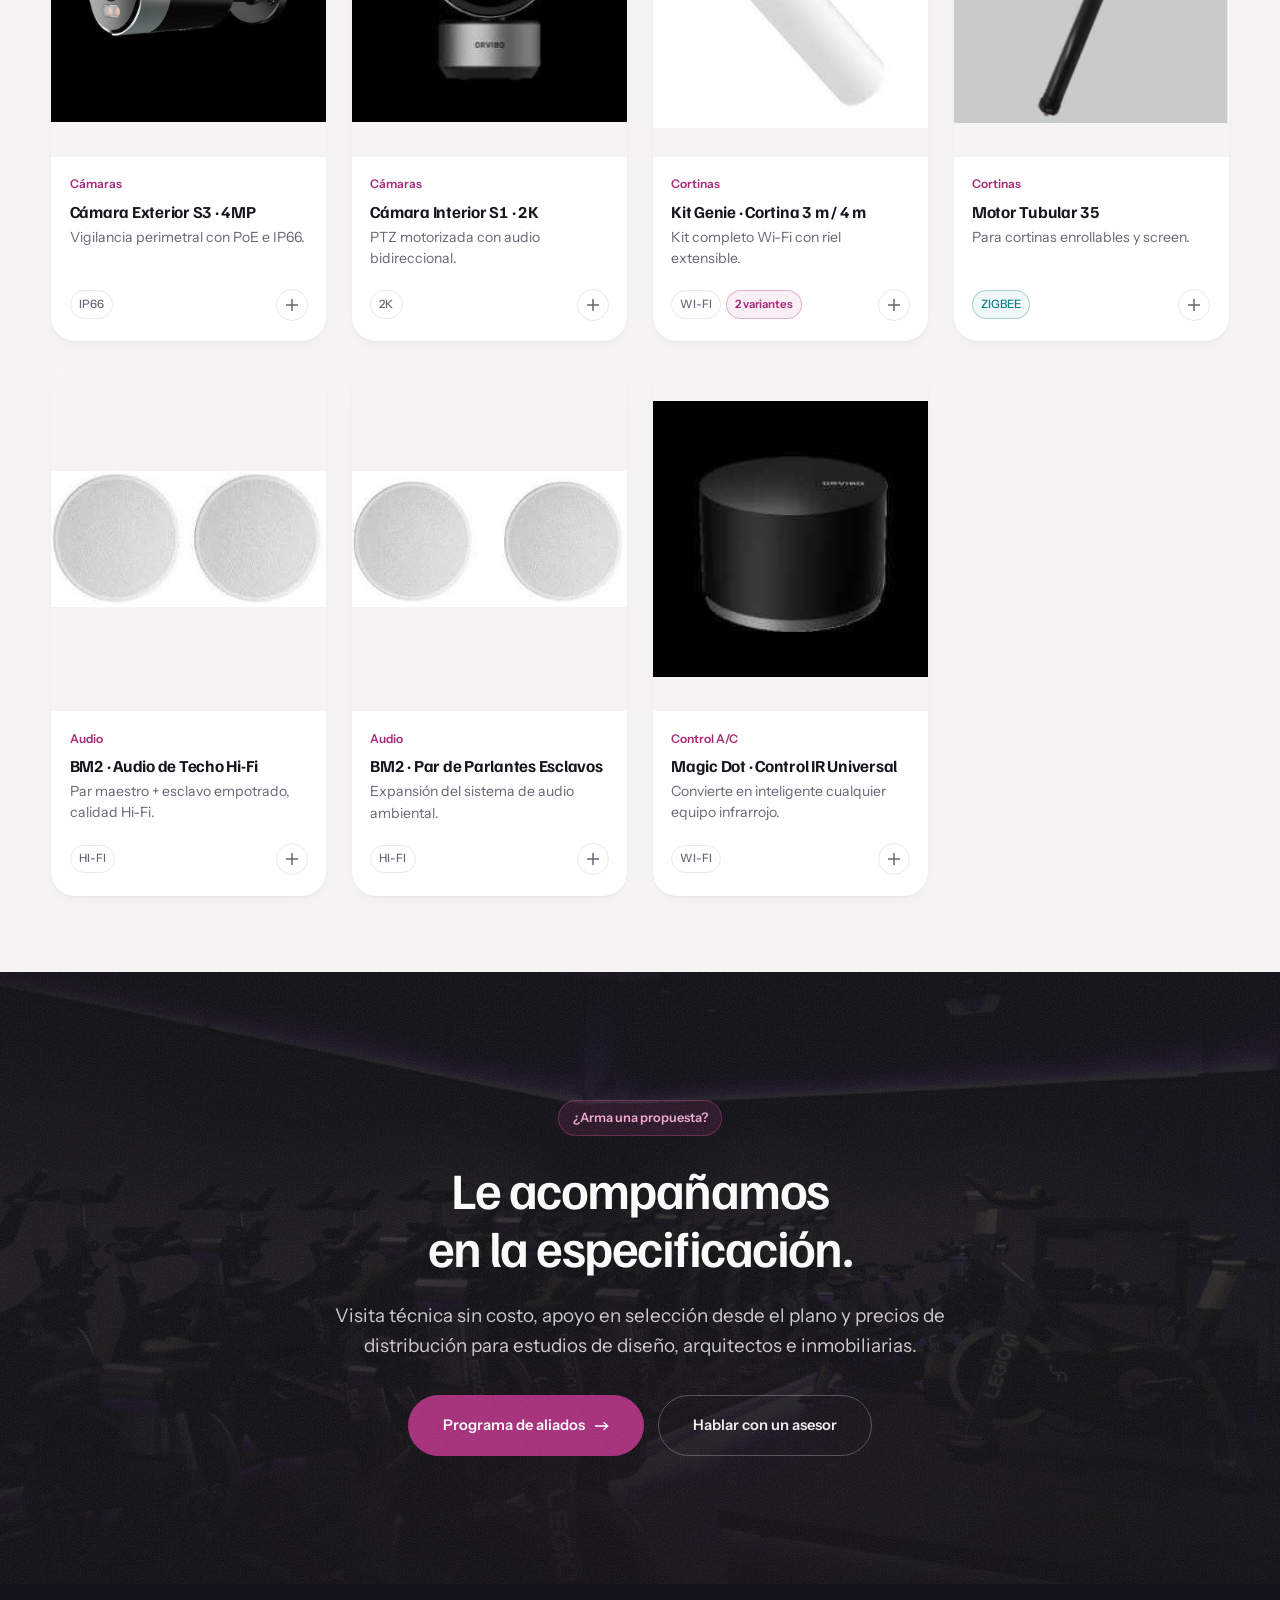
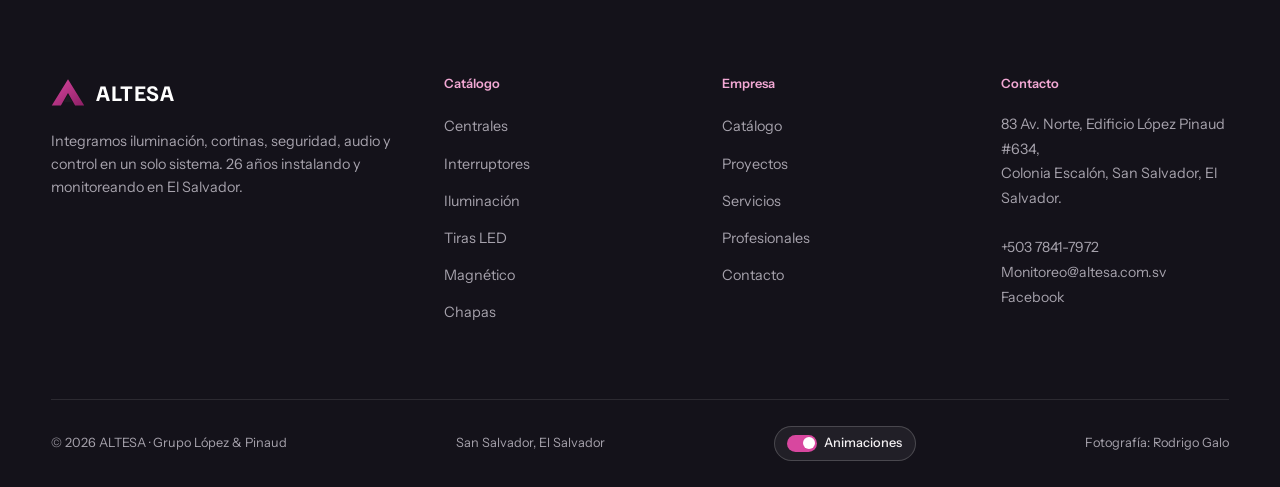
==== commit 8be8e7d2: "Contacto con el número nuevo y vitrina con una sola salida Contacto: el 7841-7972 pasa a ser el núme" ====
--- a/public/catalogo.html
+++ b/public/catalogo.html
@@ -8,7 +8,7 @@
 <link rel="preconnect" href="https://fonts.googleapis.com">
 <link rel="preconnect" href="https://fonts.gstatic.com" crossorigin>
 <link href="https://fonts.googleapis.com/css2?family=Familjen+Grotesk:wght@400;500;600;700&family=Instrument+Sans:wght@400;500;600&family=Azeret+Mono:wght@400;500&display=swap" rel="stylesheet">
-<link rel="stylesheet" href="assets/css/site.css?v=20260929-2">
+<link rel="stylesheet" href="assets/css/site.css?v=20260929-4">
 </head>
 <body>
 
@@ -78,8 +78,8 @@
   </div>
 </section>
 
-<script src="assets/js/data-catalogo.js?v=20260929-2"></script>
-<script src="assets/js/data-proyectos.js?v=20260929-2"></script>
-<script src="assets/js/site.js?v=20260929-2"></script>
+<script src="assets/js/data-catalogo.js?v=20260929-4"></script>
+<script src="assets/js/data-proyectos.js?v=20260929-4"></script>
+<script src="assets/js/site.js?v=20260929-4"></script>
 </body>
 </html>
--- a/public/assets/css/site.css
+++ b/public/assets/css/site.css
@@ -551,6 +551,9 @@
 .drawer{
   position:fixed;top:0;right:0;bottom:0;z-index:95;
   width:min(560px,100vw);background:var(--paper);
+  /* Superficie clara con texto propio: en la vitrina, de fondo oscuro, el
+     cajón heredaba texto claro y el título y la X quedaban invisibles. */
+  color:var(--tx-dark);
   display:flex;flex-direction:column;
   transform:translateX(101%);transition:transform .6s var(--ease);
   box-shadow:-30px 0 70px -30px rgba(11,11,14,.5);
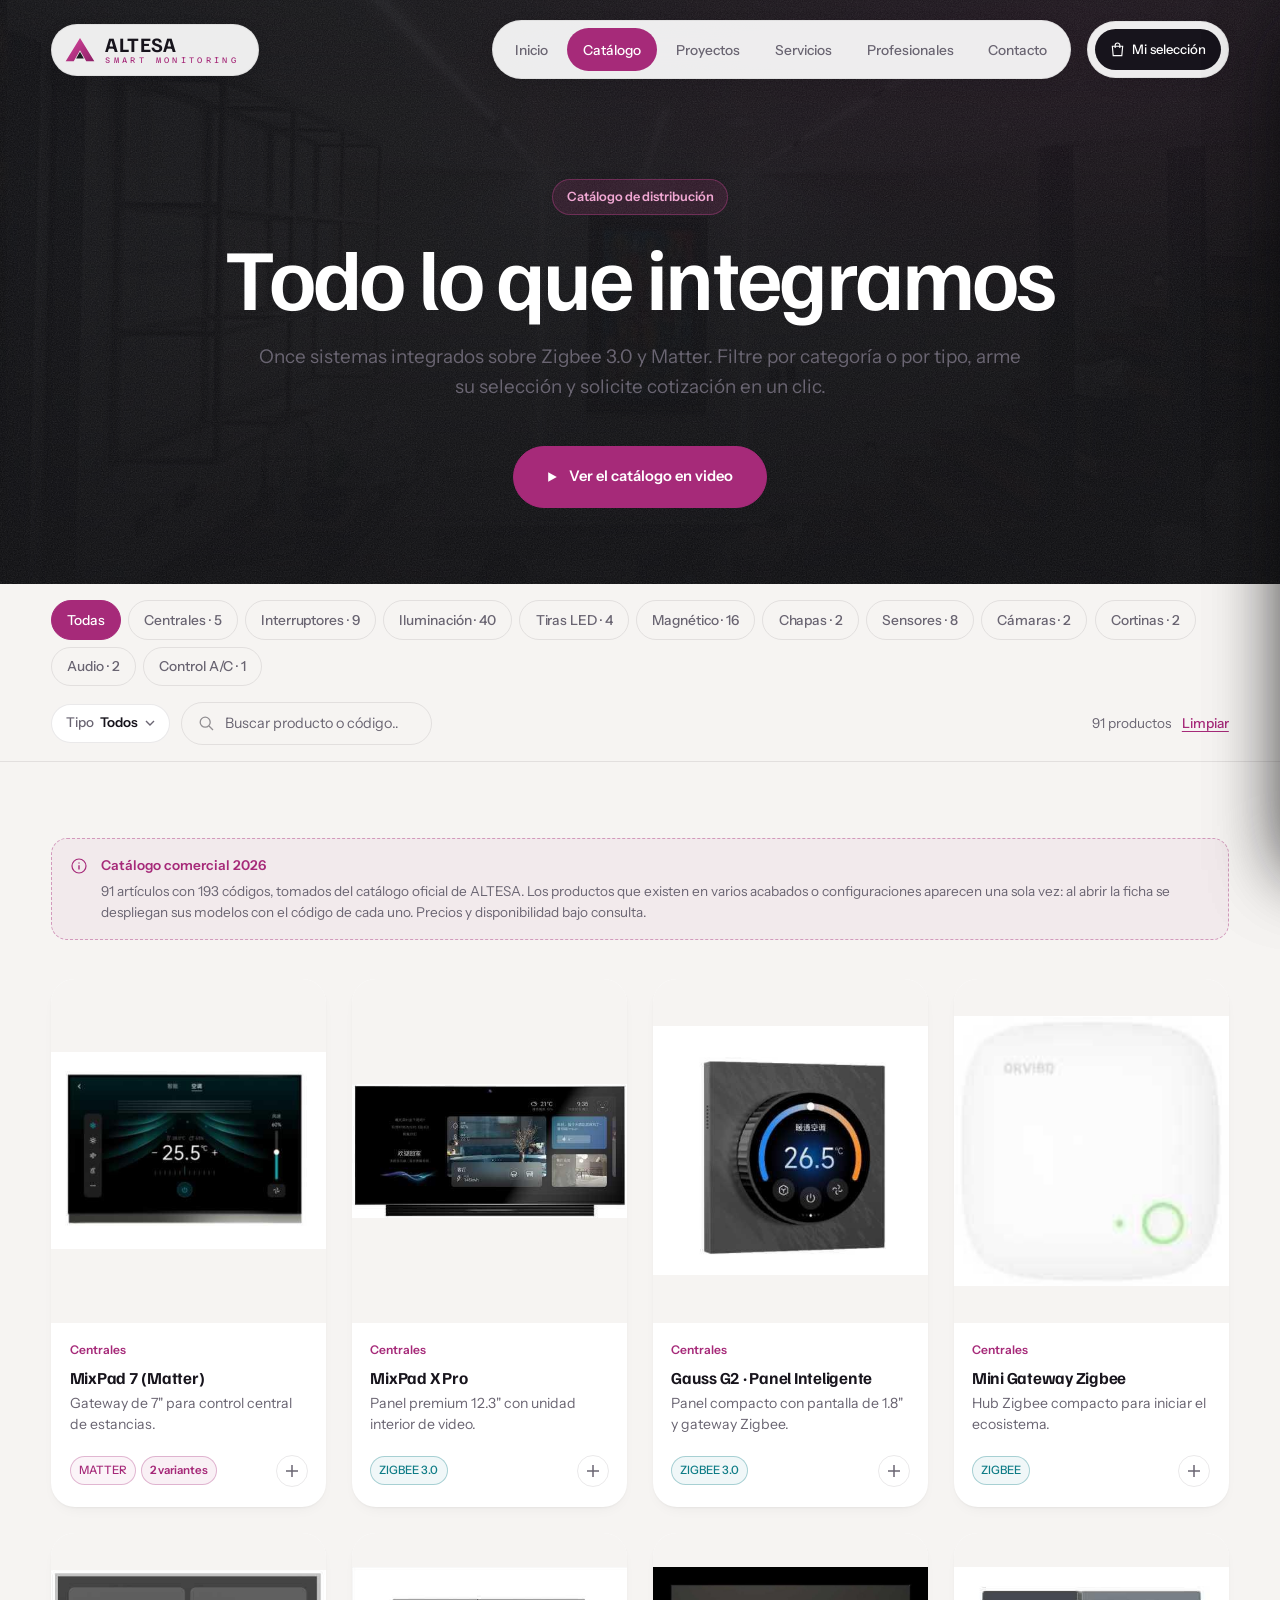
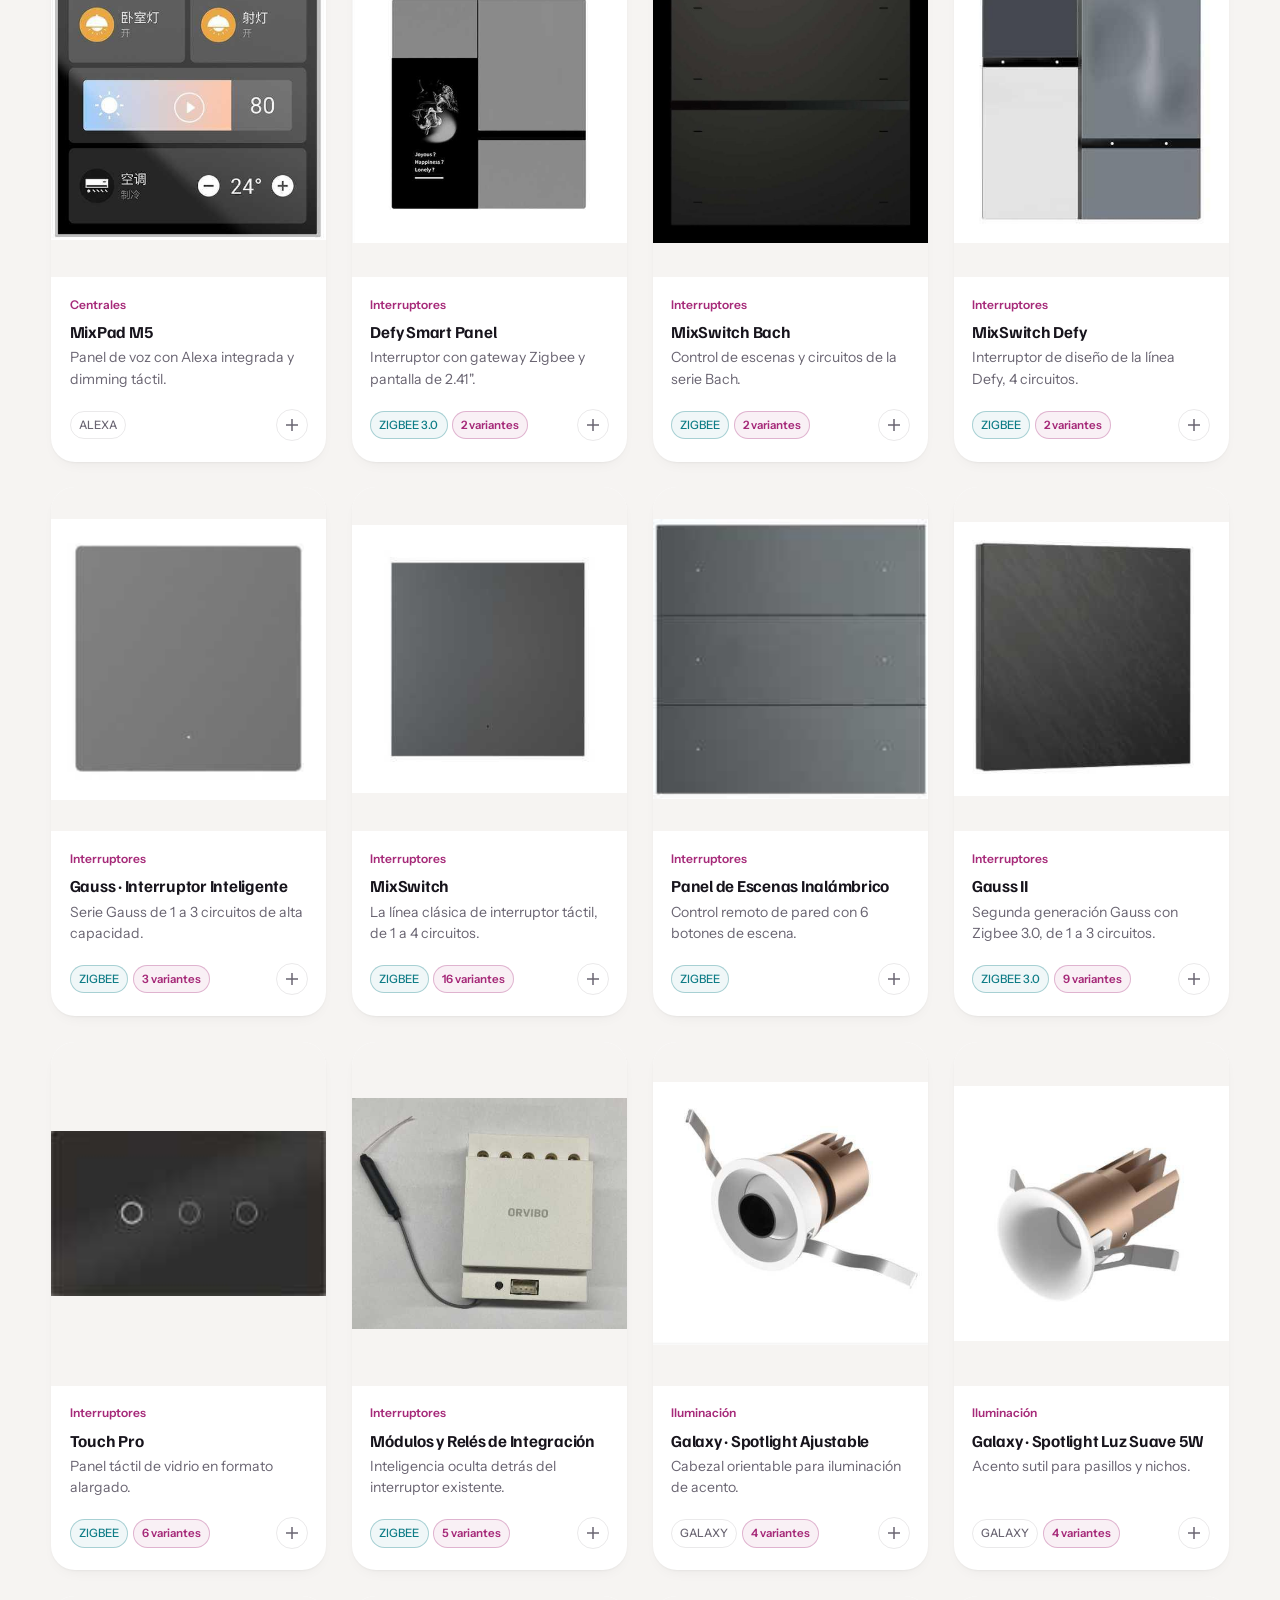
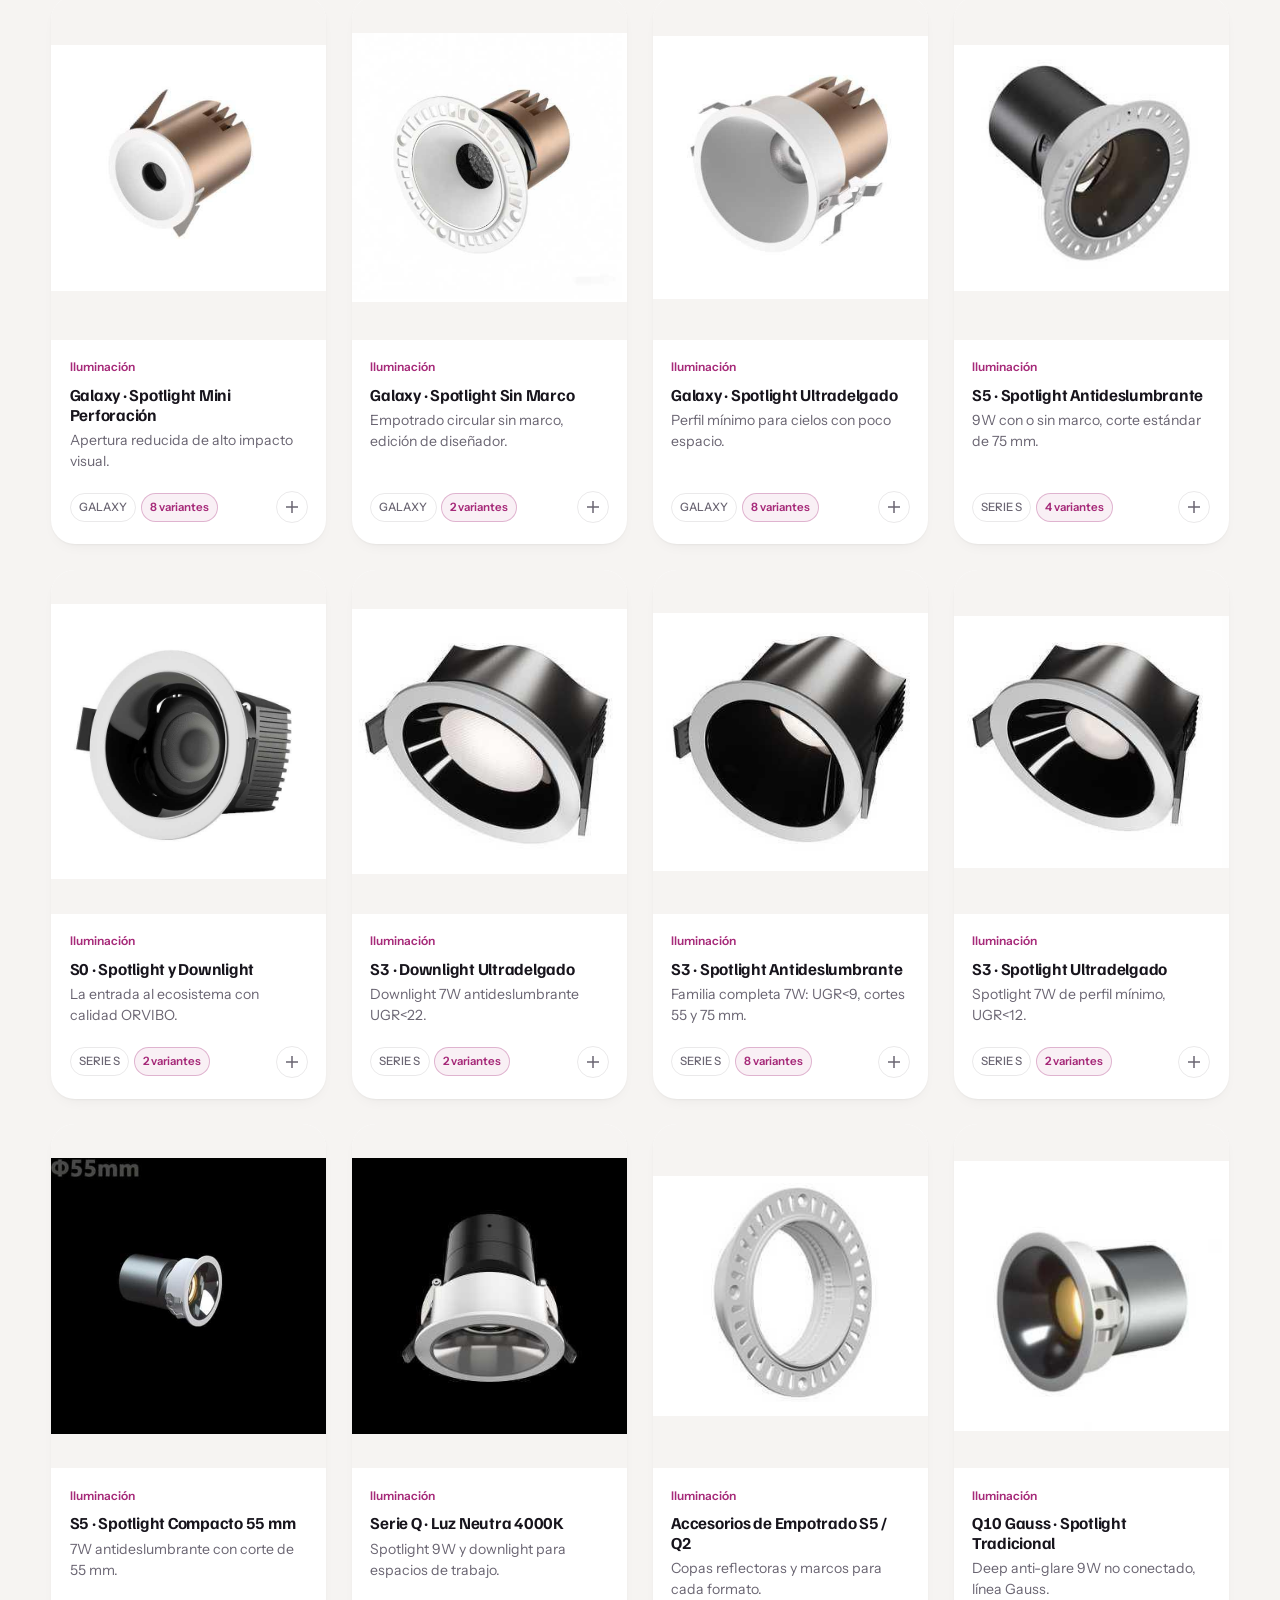
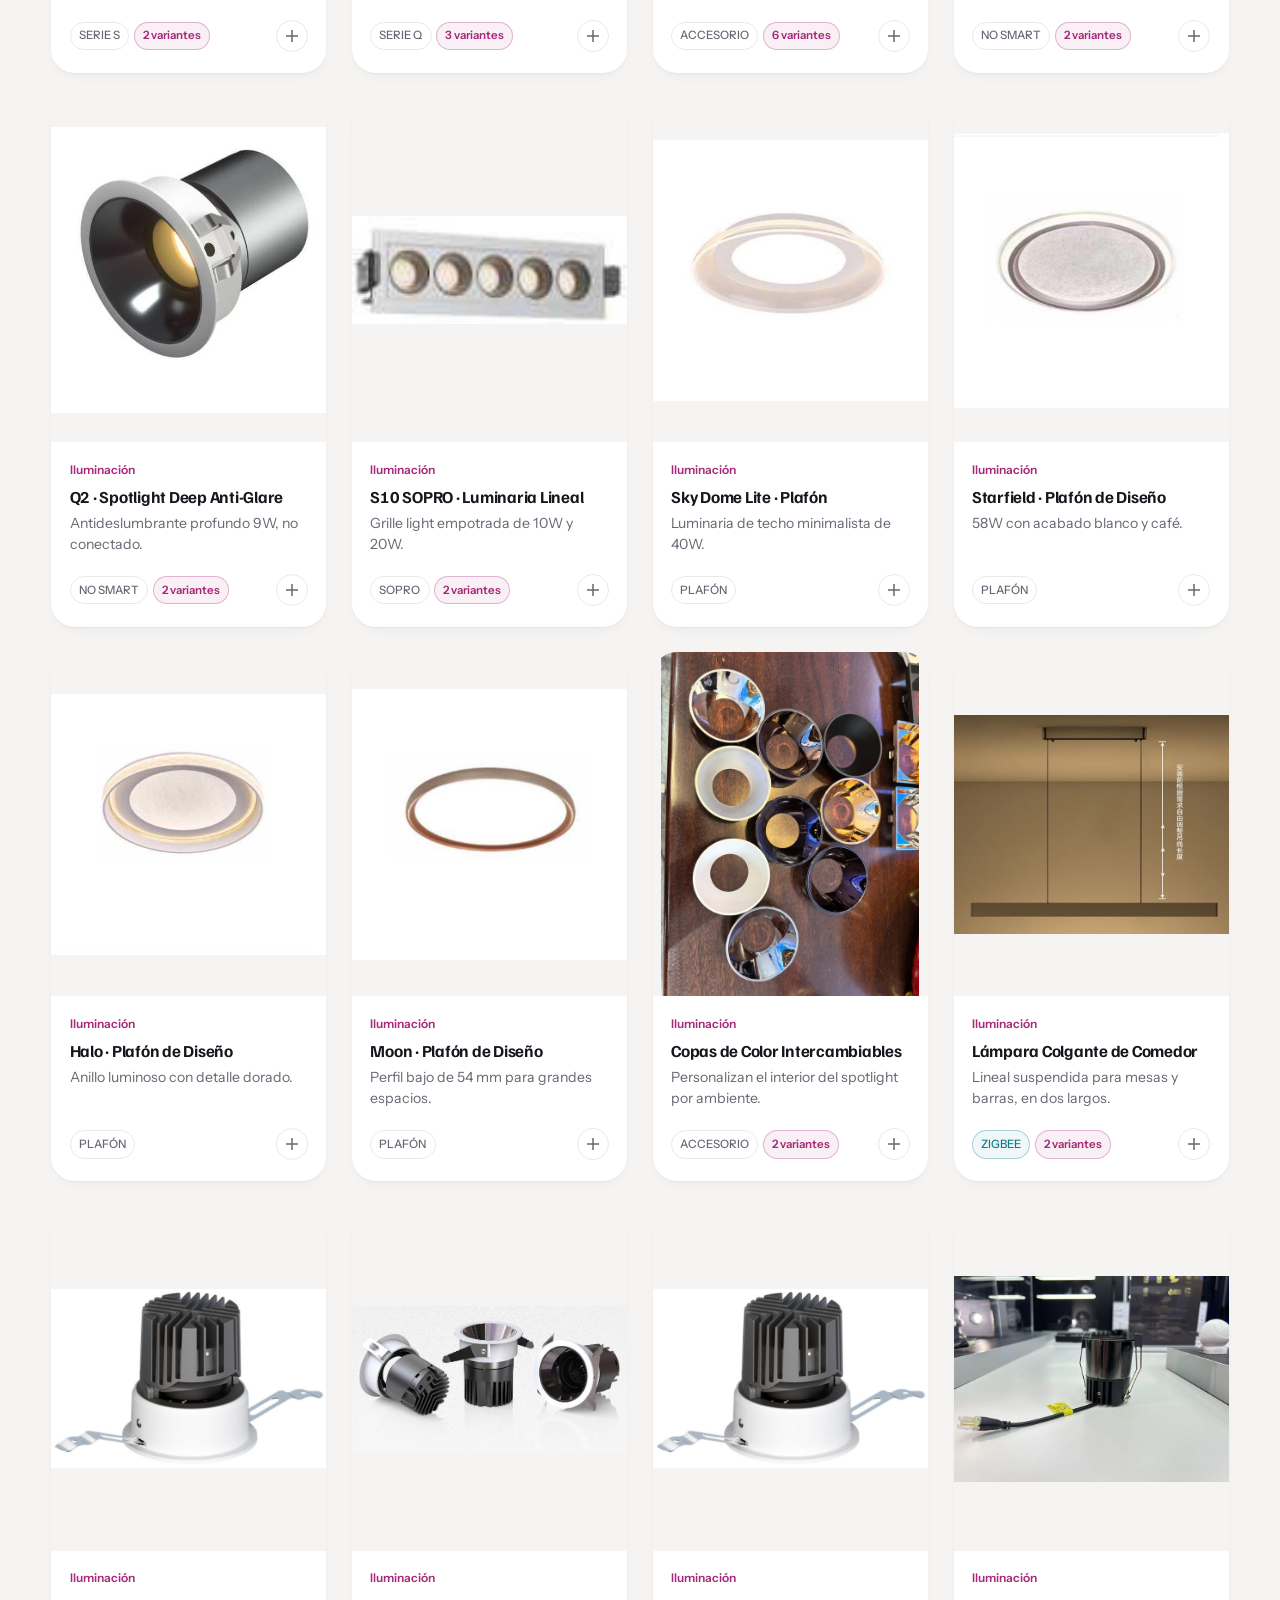
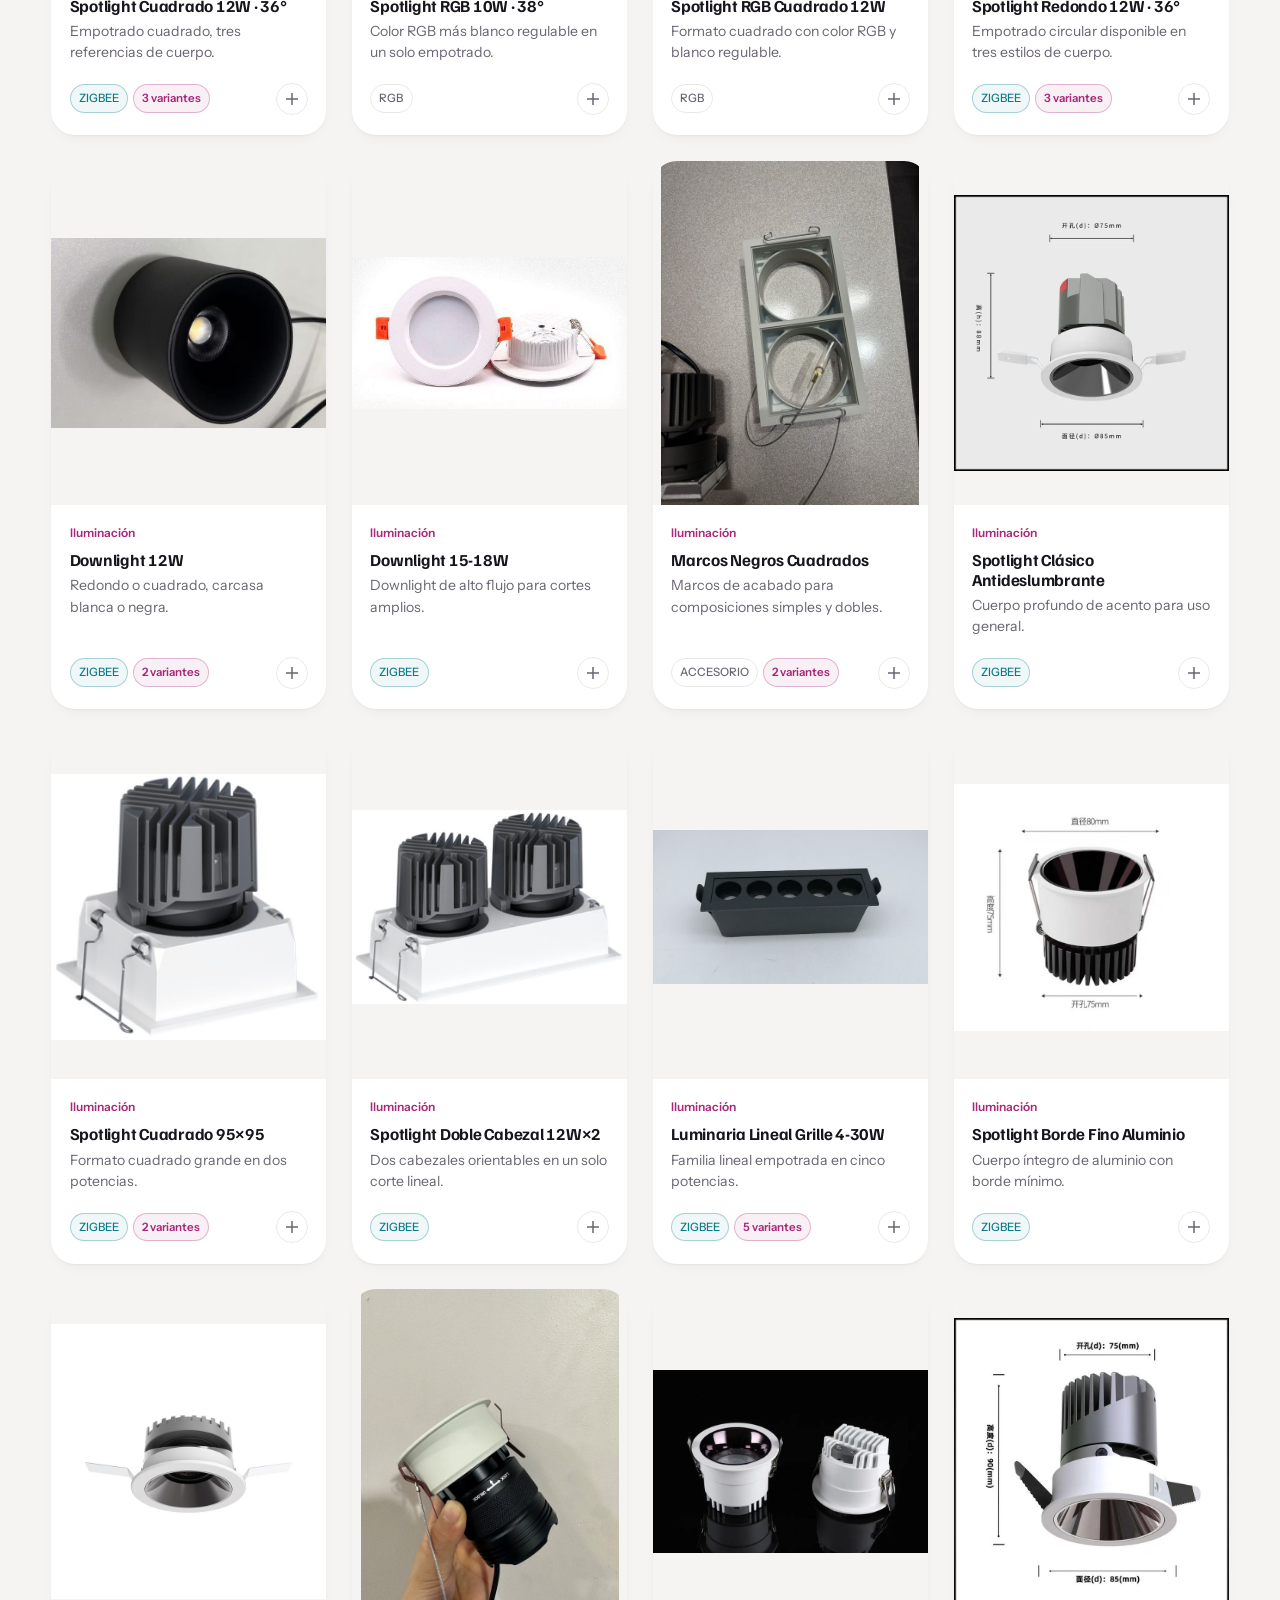
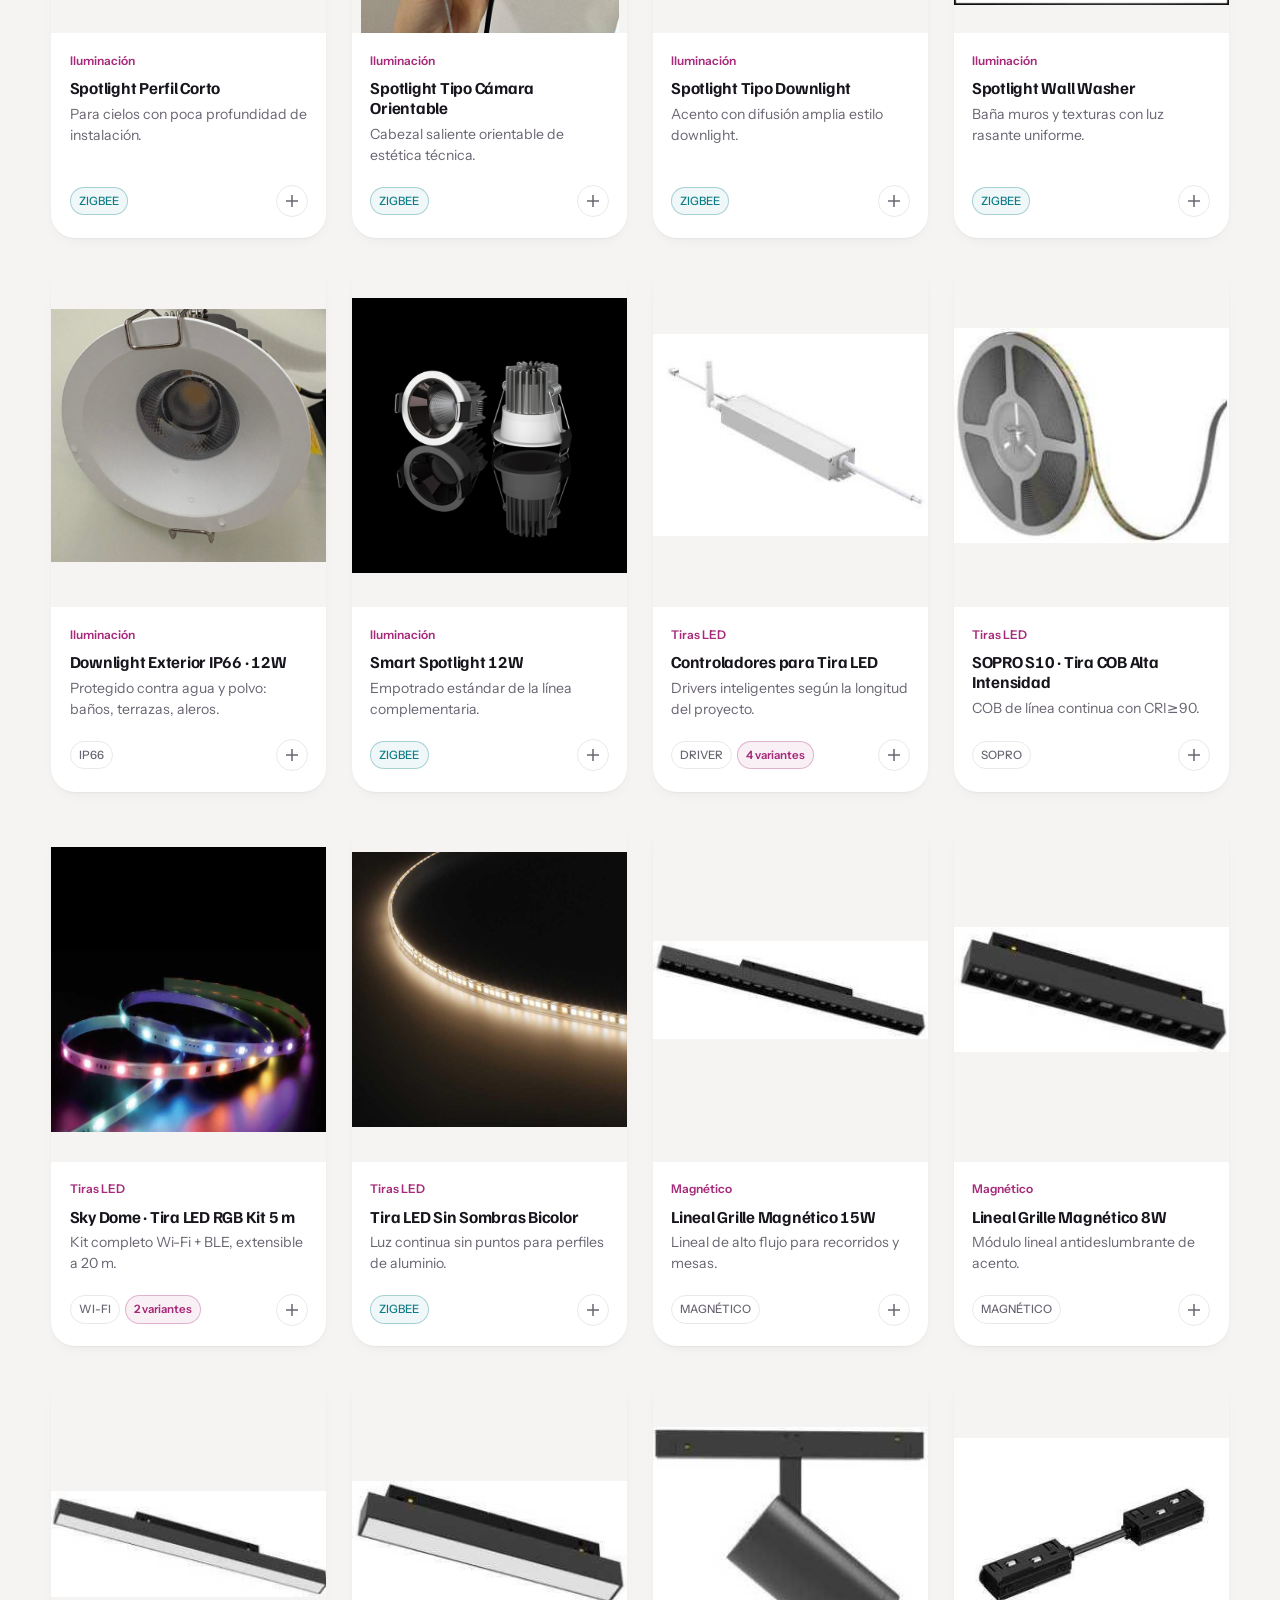
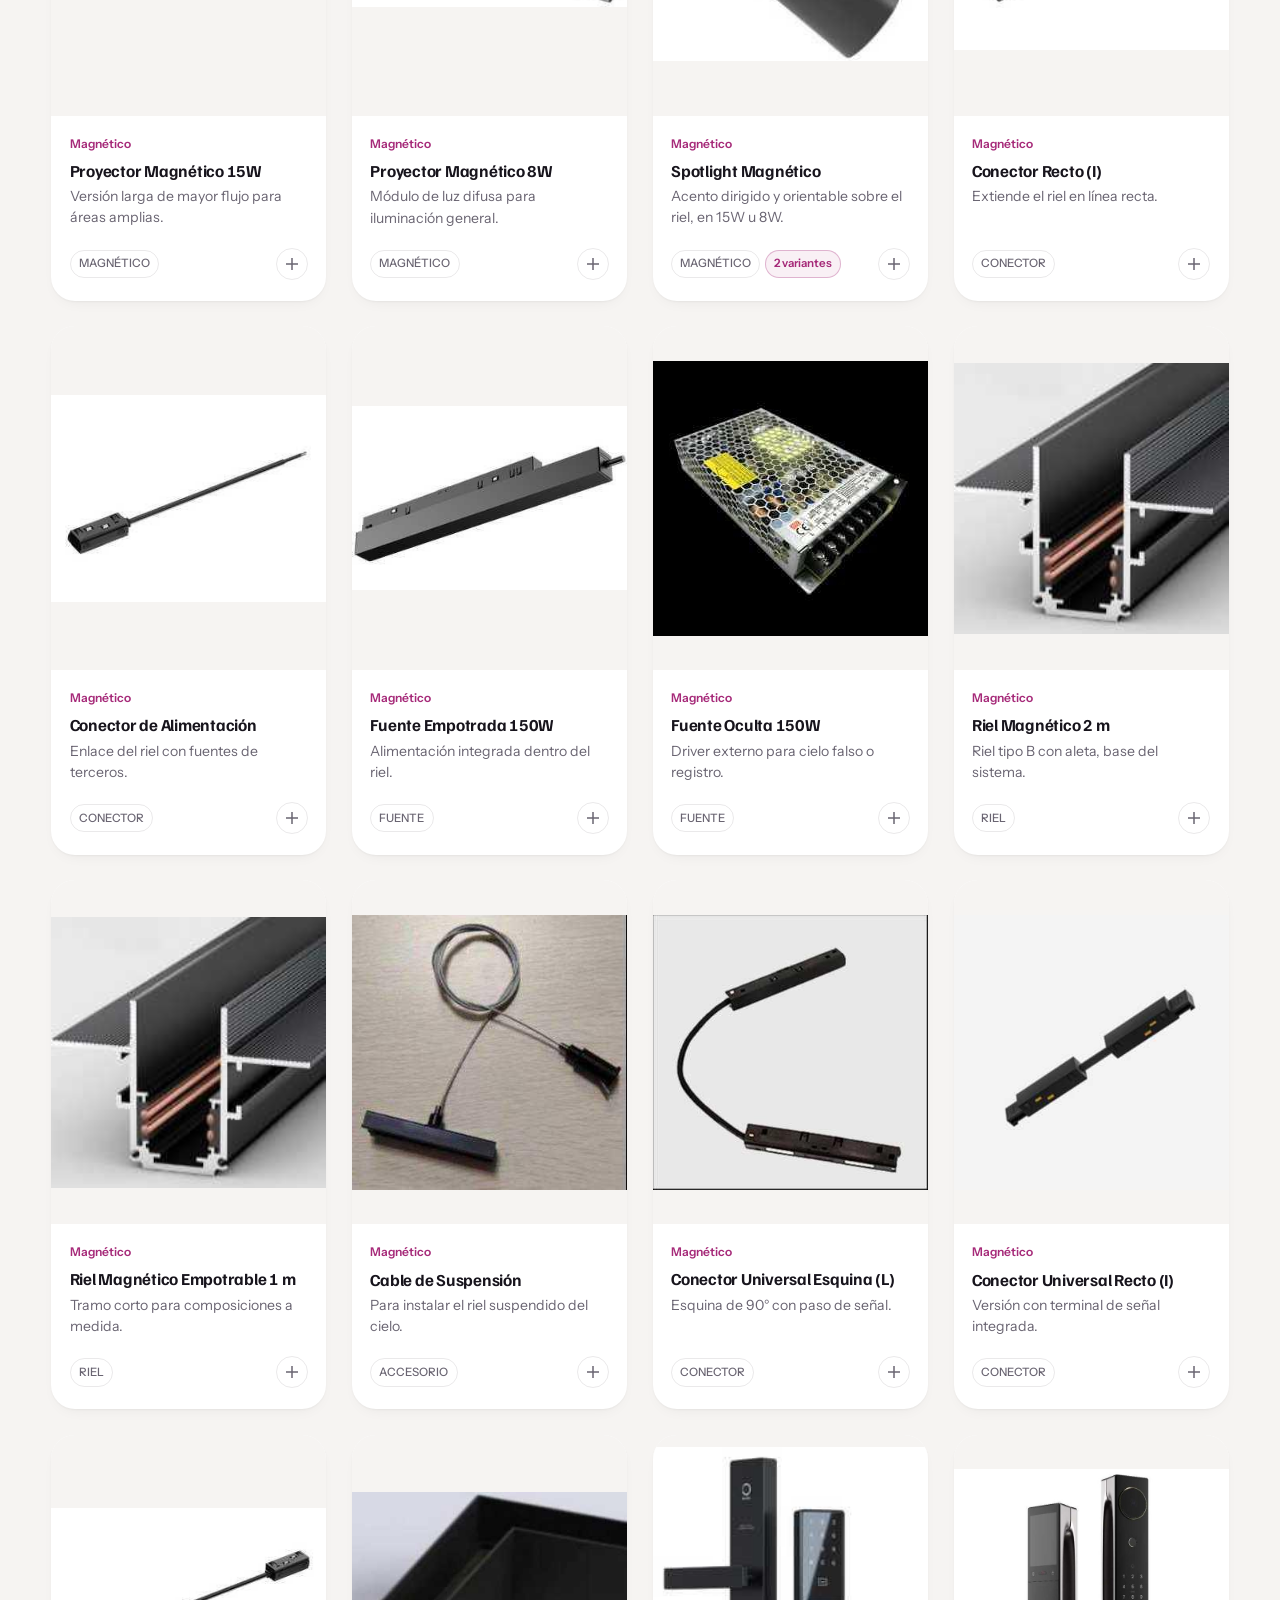
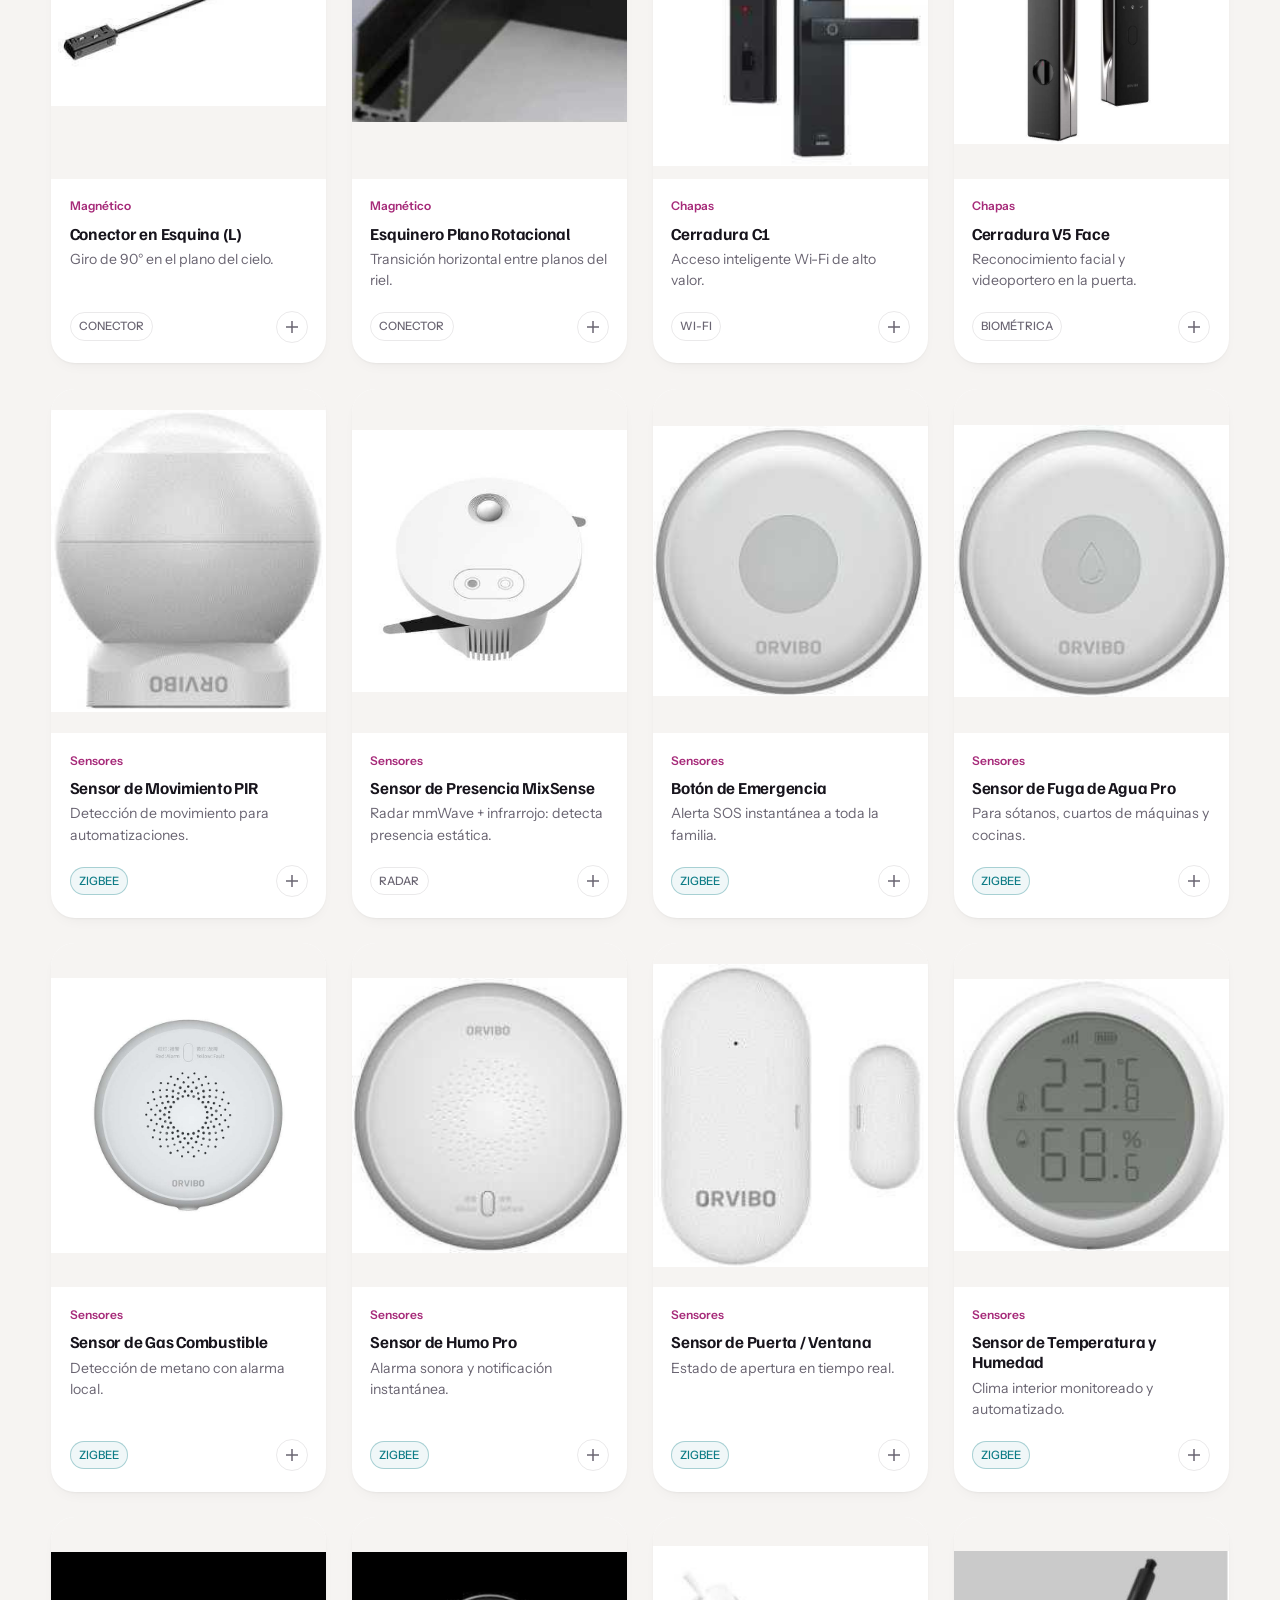
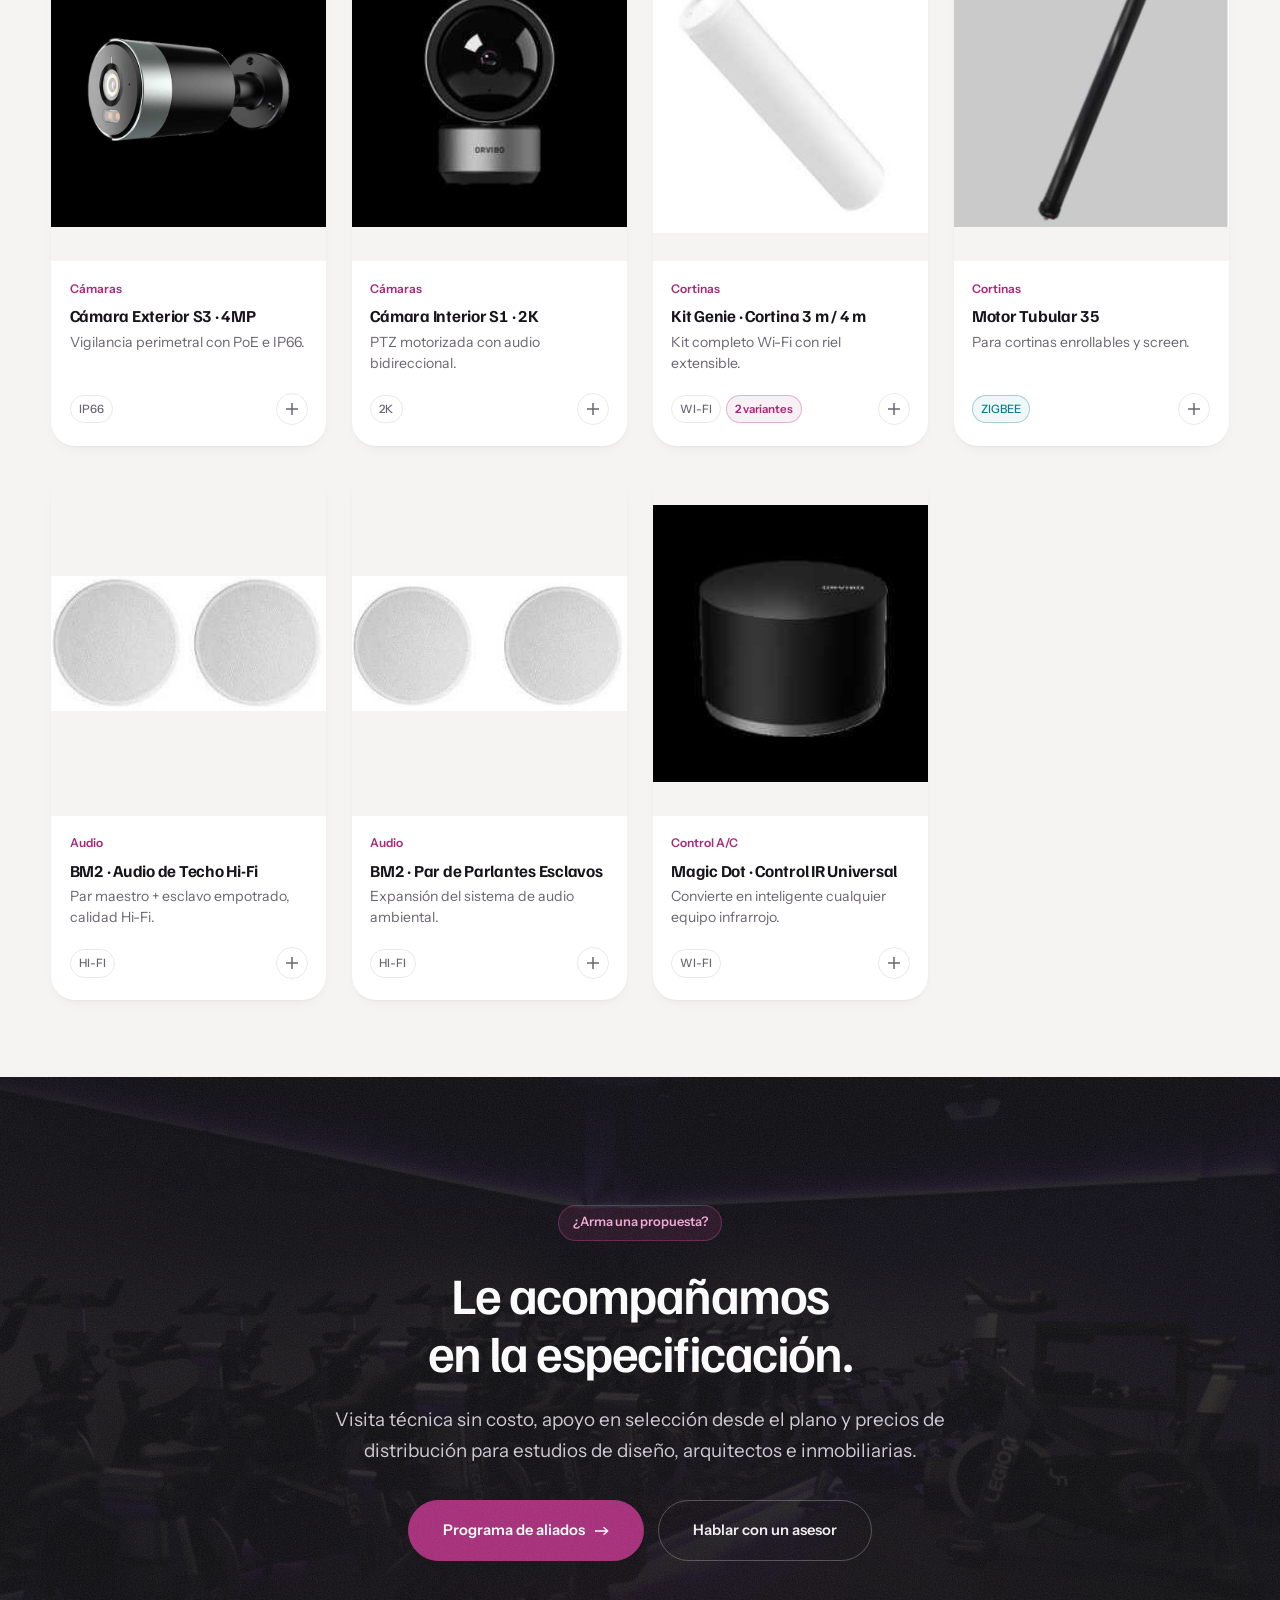
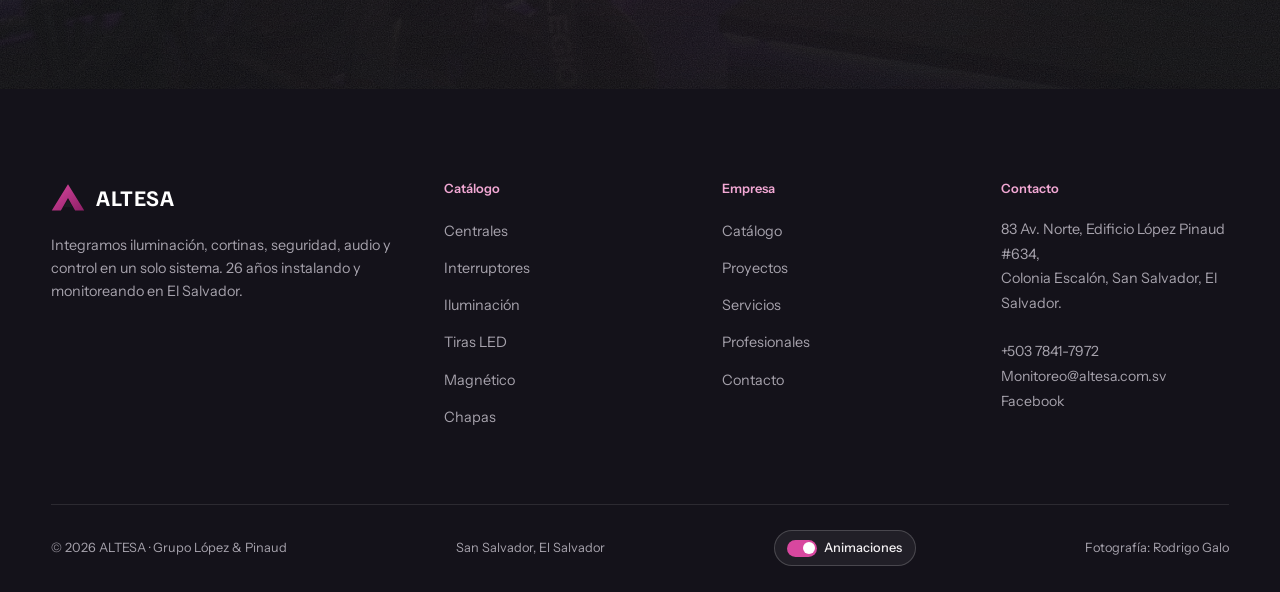
==== commit d4634aad: "Vitrina por secciones del catálogo y botones de entrada en el sitio La vitrina deja de ser un produc" ====
--- a/public/catalogo.html
+++ b/public/catalogo.html
@@ -8,7 +8,7 @@
 <link rel="preconnect" href="https://fonts.googleapis.com">
 <link rel="preconnect" href="https://fonts.gstatic.com" crossorigin>
 <link href="https://fonts.googleapis.com/css2?family=Familjen+Grotesk:wght@400;500;600;700&family=Instrument+Sans:wght@400;500;600&family=Azeret+Mono:wght@400;500&display=swap" rel="stylesheet">
-<link rel="stylesheet" href="assets/css/site.css?v=20260929-4">
+<link rel="stylesheet" href="assets/css/site.css?v=20260930-1">
 </head>
 <body>
 
@@ -19,6 +19,9 @@
     <h1 class="display d1">Todo lo que integramos</h1>
     <p class="lead">Once sistemas integrados sobre Zigbee 3.0 y Matter. Filtre por categoría o por tipo,
       arme su selección y solicite cotización en un clic.</p>
+    <div class="hero__acts">
+      <a class="btn btn--lg" id="aVitrina" href="reel.html"><svg width="11" height="12" viewBox="0 0 11 12" fill="none" aria-hidden="true"><path d="M1.2 1.2v9.6L9.8 6z" fill="currentColor"/></svg><span>Ver el catálogo en video</span></a>
+    </div>
   </div>
 </section>
 
@@ -78,8 +81,8 @@
   </div>
 </section>
 
-<script src="assets/js/data-catalogo.js?v=20260929-4"></script>
-<script src="assets/js/data-proyectos.js?v=20260929-4"></script>
-<script src="assets/js/site.js?v=20260929-4"></script>
+<script src="assets/js/data-catalogo.js?v=20260930-1"></script>
+<script src="assets/js/data-proyectos.js?v=20260930-1"></script>
+<script src="assets/js/site.js?v=20260930-1"></script>
 </body>
 </html>
